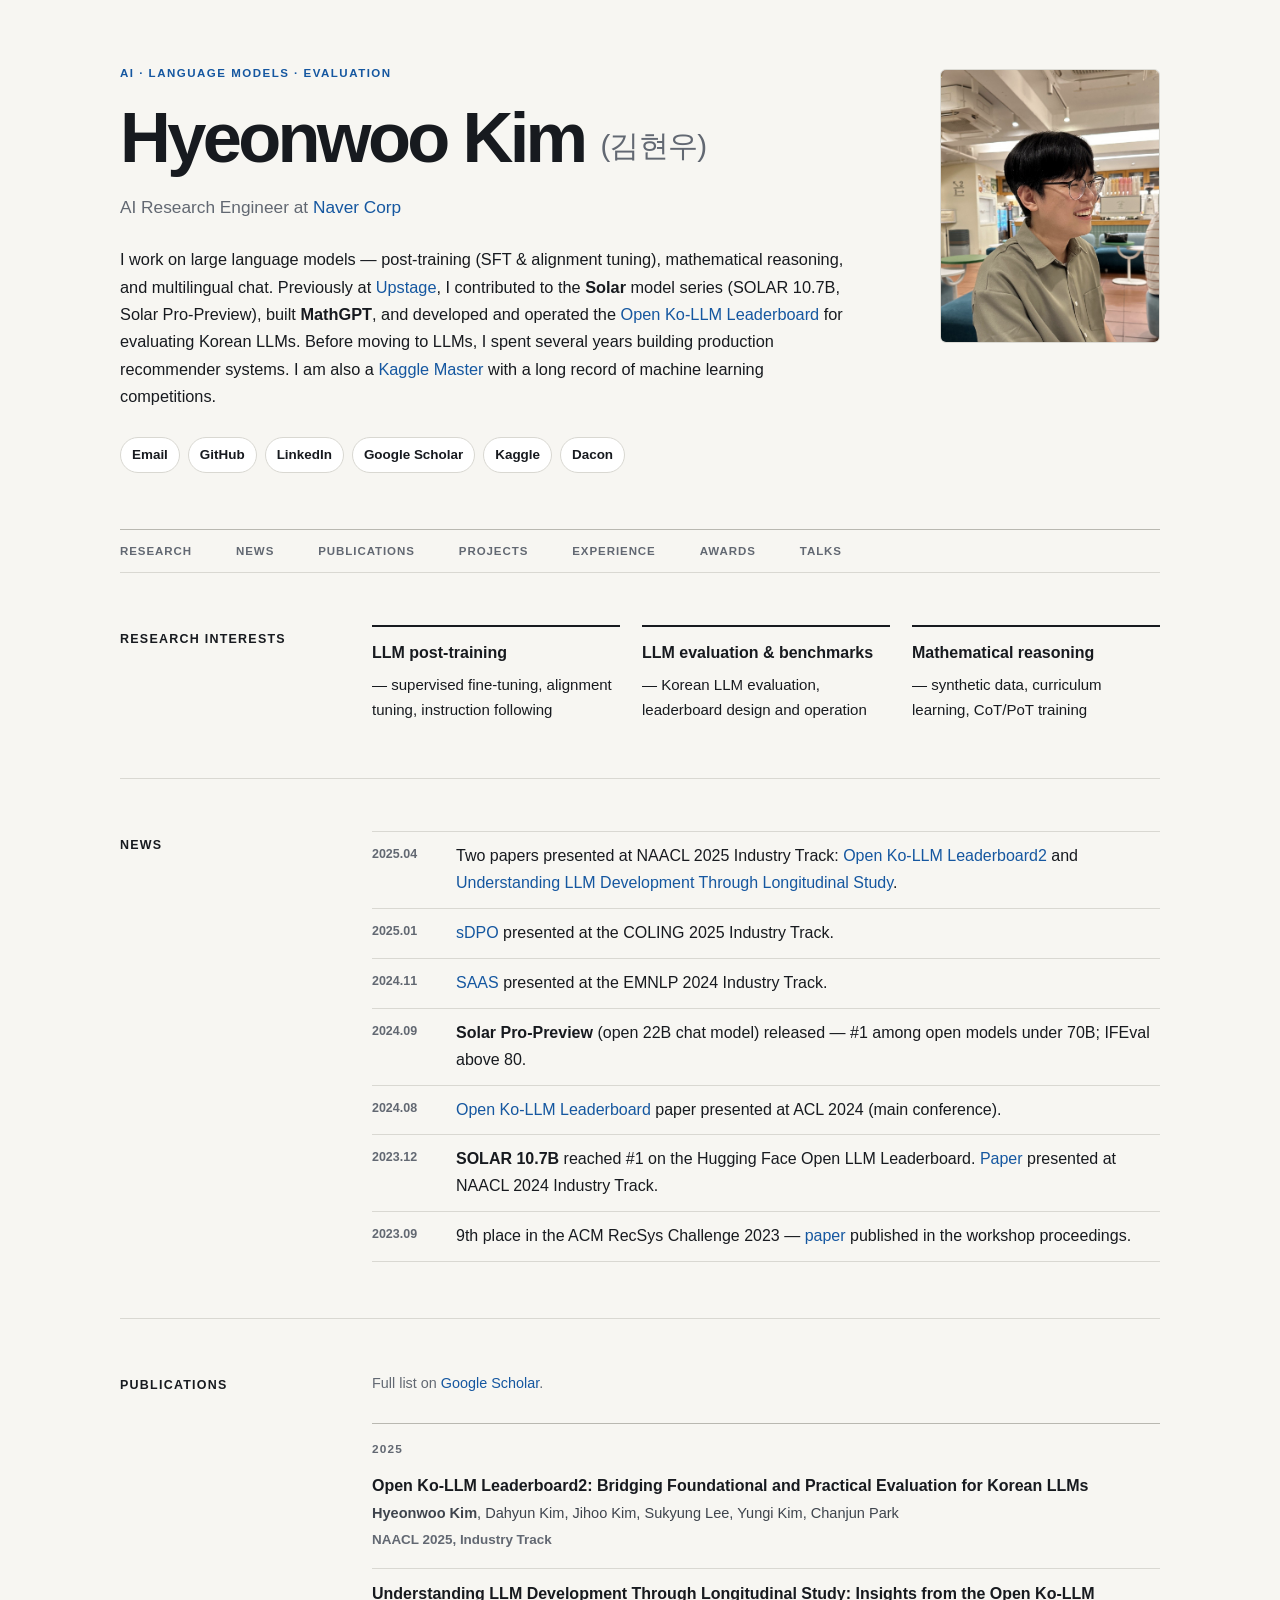
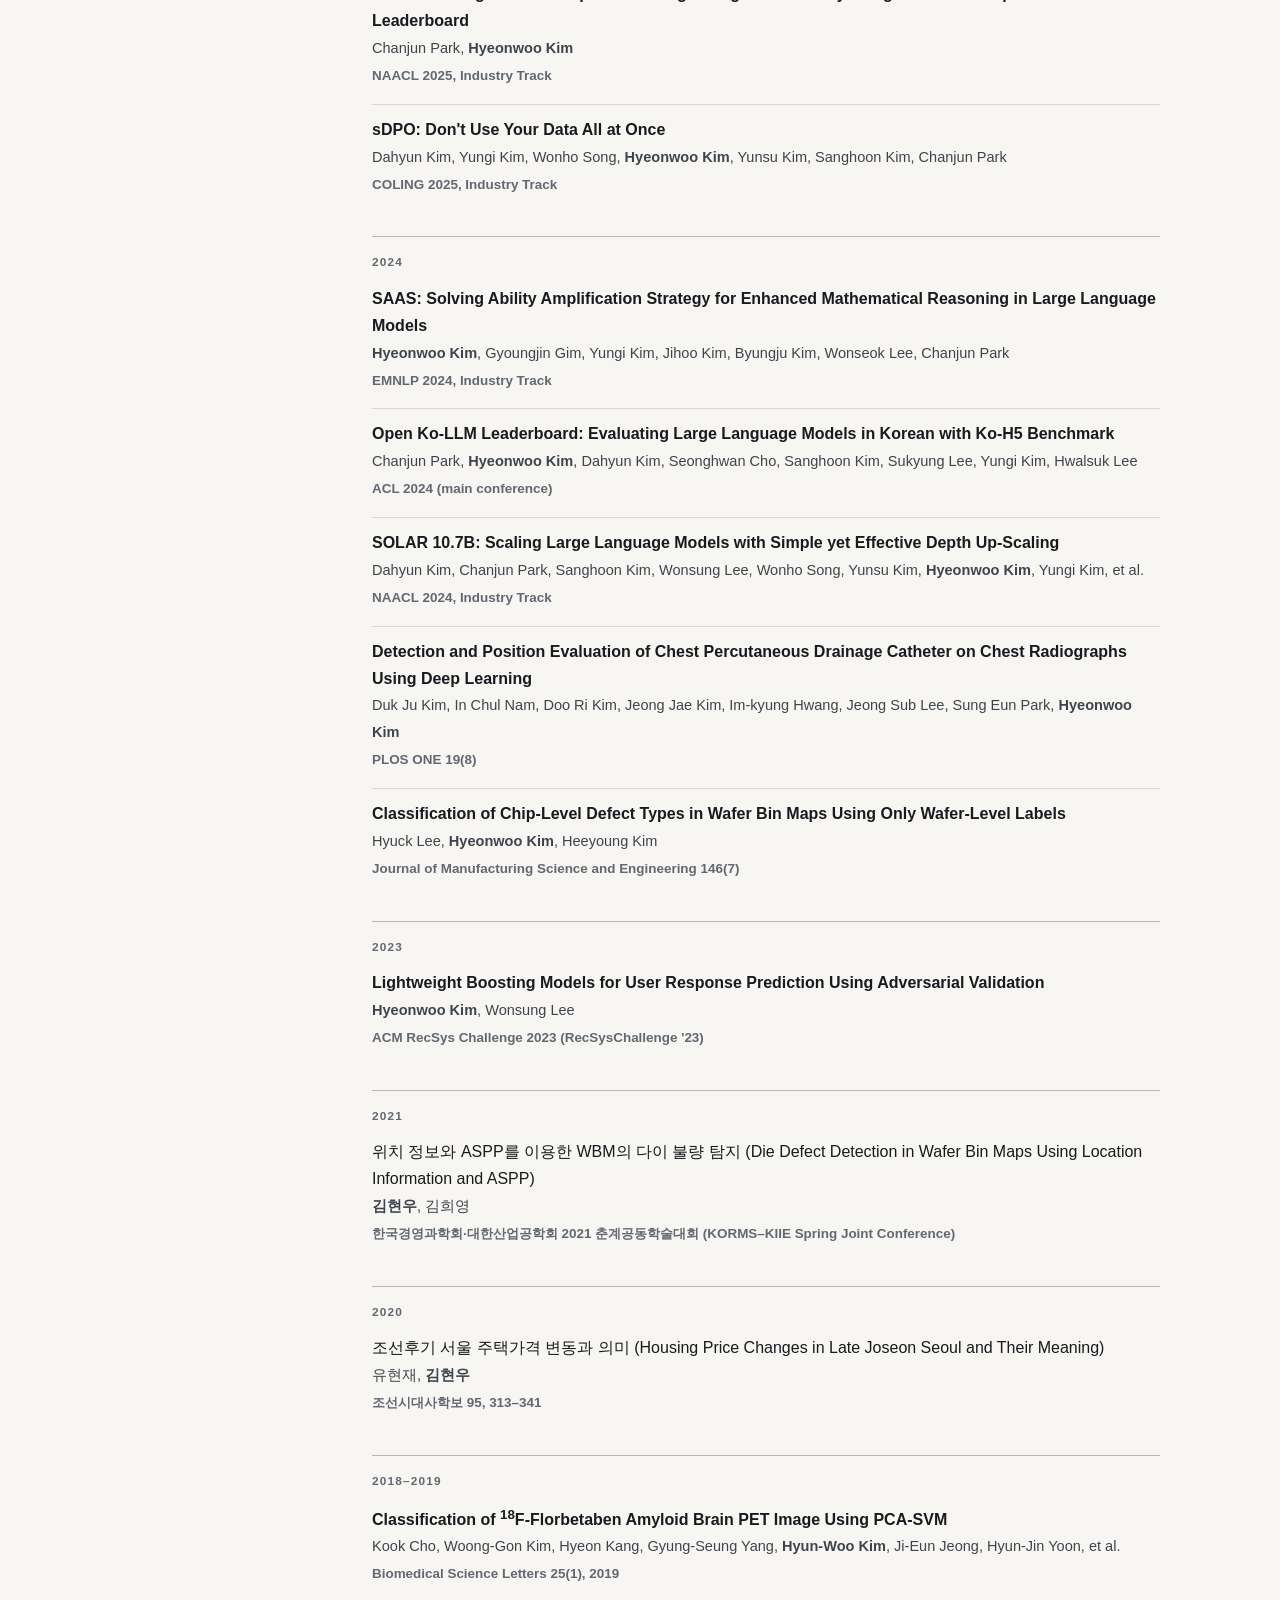
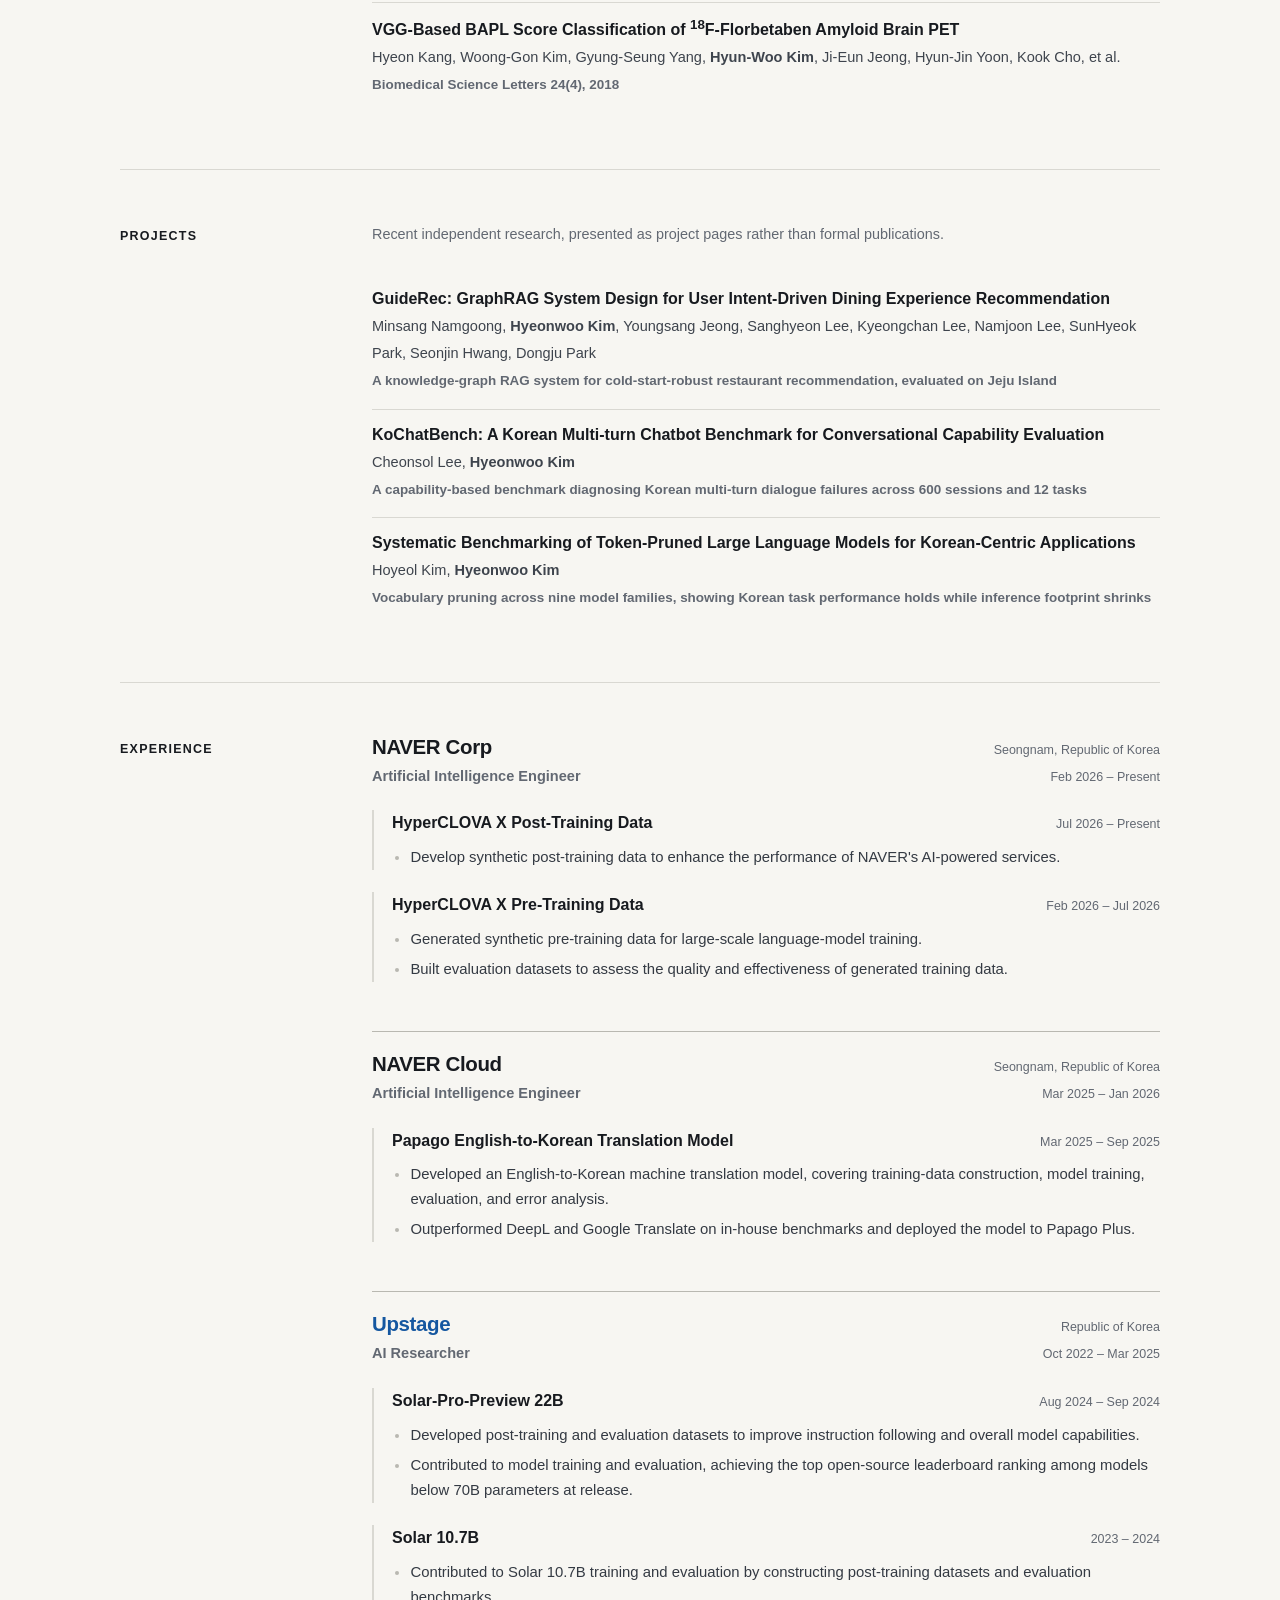
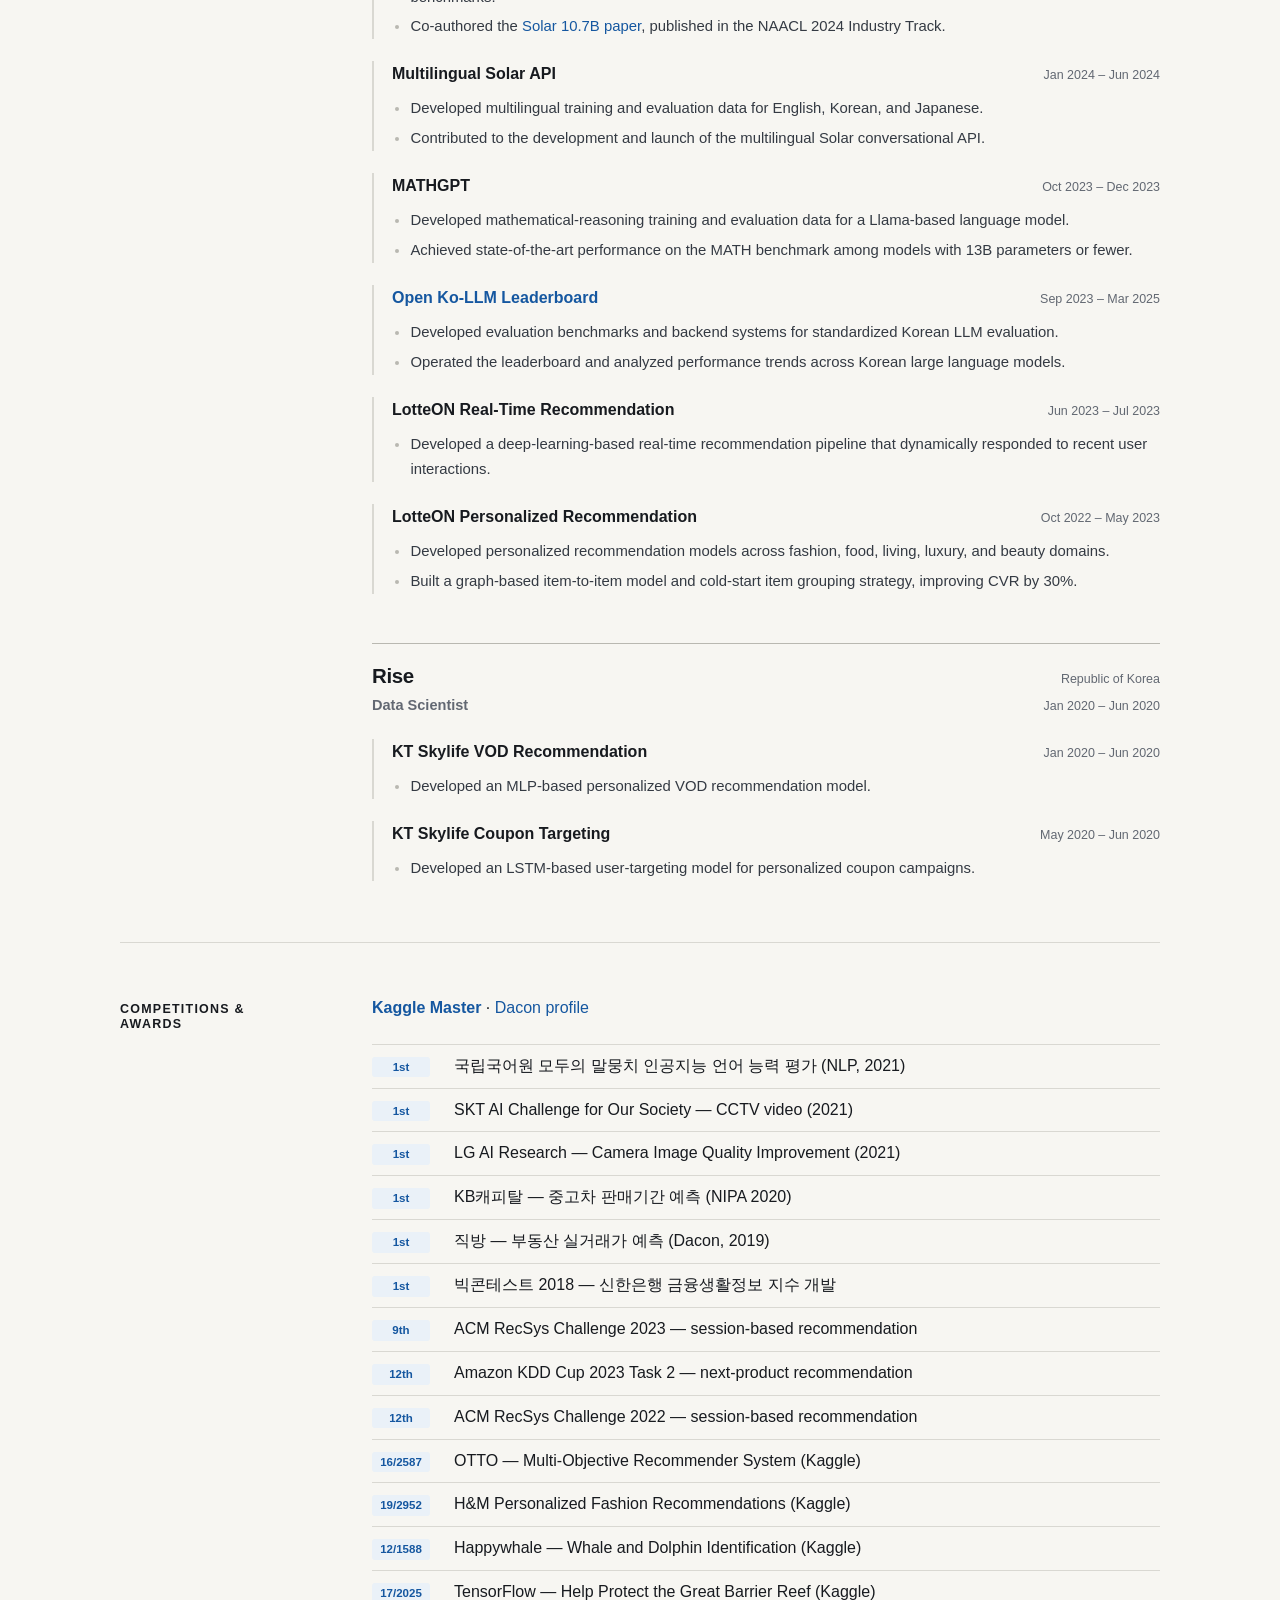
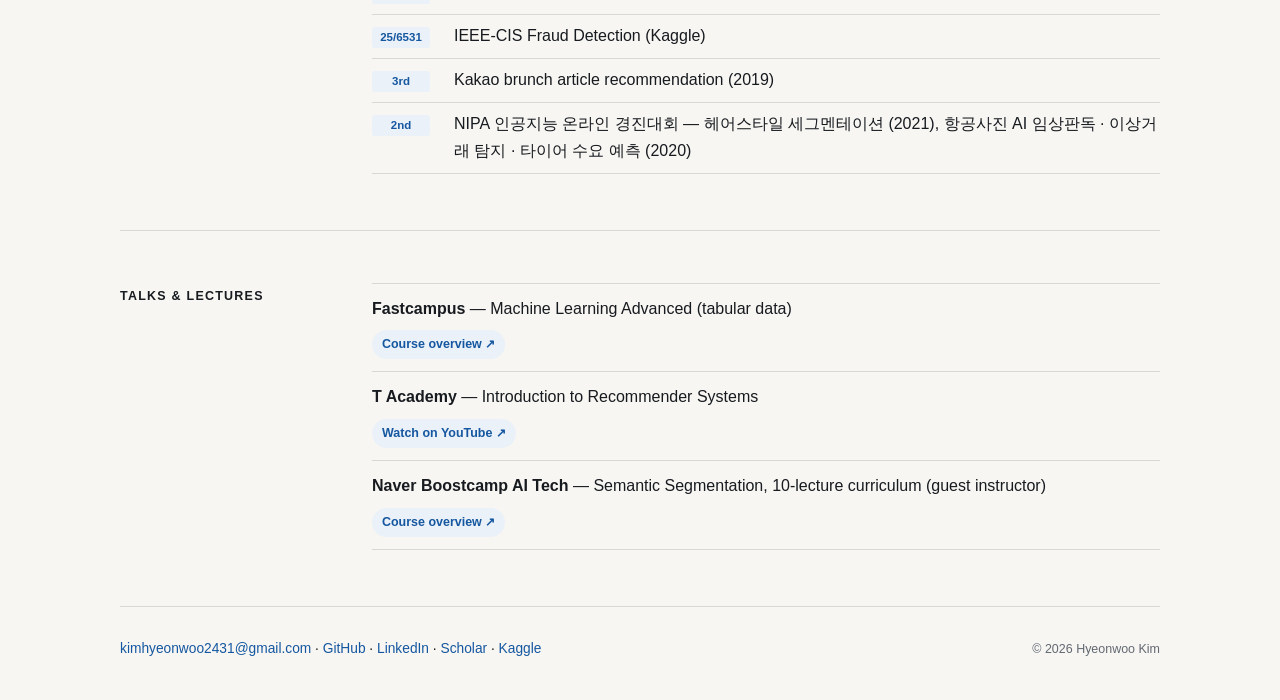
==== index.html @ 63e6ef3f "Add ML Advanced course page and fix RecSys ranking inconsistency Links the Fastcampus x Upstage AI T" ====
<!DOCTYPE html>
<html lang="en">
<head>
  <meta charset="utf-8">
  <meta name="viewport" content="width=device-width, initial-scale=1">
  <title>Hyeonwoo Kim</title>
  <meta name="description" content="Hyeonwoo Kim — AI Research Engineer at Naver Corp. LLM post-training, evaluation, and recommender systems.">
  <link rel="stylesheet" href="stylesheet.css">
</head>
<body>
<a class="skip-link" href="#main-content">Skip to content</a>
<div class="container">

  <!-- ===================== Header ===================== -->
  <header class="intro">
    <div class="intro-text">
      <p class="eyebrow">AI · Language Models · Evaluation</p>
      <h1>Hyeonwoo Kim <span class="korean-name">(김현우)</span></h1>
      <p class="tagline">AI Research Engineer at <a href="https://www.navercorp.com/">Naver Corp</a></p>
      <p>
        I work on large language models — post-training (SFT &amp; alignment tuning),
        mathematical reasoning, and multilingual chat. Previously at
        <a href="https://www.upstage.ai/">Upstage</a>, I contributed to the
        <b>Solar</b> model series (SOLAR&nbsp;10.7B, Solar&nbsp;Pro-Preview), built
        <b>MathGPT</b>, and developed and operated the
        <a href="https://huggingface.co/spaces/upstage/open-ko-llm-leaderboard">Open Ko-LLM Leaderboard</a>
        for evaluating Korean LLMs. Before moving to LLMs, I spent several years building
        production recommender systems. I am also a
        <a href="https://www.kaggle.com/chocozzz">Kaggle Master</a> with a long record of
        machine learning competitions.
      </p>
      <nav class="profile-links" aria-label="Professional profiles">
        <a href="mailto:kimhyeonwoo2431@gmail.com">Email</a>
        <a href="https://github.com/choco9966">GitHub</a>
        <a href="https://www.linkedin.com/in/hyeonwookim2431/">LinkedIn</a>
        <a href="https://scholar.google.com/citations?user=fUikbhcAAAAJ">Google Scholar</a>
        <a href="https://www.kaggle.com/chocozzz">Kaggle</a>
        <a href="https://dacon.io/myprofile/29167/home">Dacon</a>
      </nav>
    </div>
    <div class="intro-photo">
      <img src="pictures/profile.jpg" alt="Photo of Hyeonwoo Kim">
    </div>
  </header>

  <nav class="section-nav" aria-label="Page sections">
    <div class="section-nav-inner">
      <a href="#research">Research</a>
      <a href="#news">News</a>
      <a href="#publications">Publications</a>
      <a href="#projects">Projects</a>
      <a href="#experience">Experience</a>
      <a href="#awards">Awards</a>
      <a href="#talks">Talks</a>
    </div>
  </nav>

  <main id="main-content">

  <!-- ===================== Research Interests ===================== -->
  <section id="research">
    <h2>Research Interests</h2>
    <ul>
      <li><b>LLM post-training</b> — supervised fine-tuning, alignment tuning, instruction following</li>
      <li><b>LLM evaluation &amp; benchmarks</b> — Korean LLM evaluation, leaderboard design and operation</li>
      <li><b>Mathematical reasoning</b> — synthetic data, curriculum learning, CoT/PoT training</li>
    </ul>
  </section>

  <!-- ===================== News ===================== -->
  <section id="news">
    <h2>News</h2>
    <ul class="news">
      <li><span class="date">2025.04</span> Two papers presented at NAACL 2025 Industry Track:
        <a href="https://arxiv.org/abs/2410.12445">Open Ko-LLM Leaderboard2</a> and
        <a href="https://arxiv.org/abs/2409.03257">Understanding LLM Development Through Longitudinal Study</a>.</li>
      <li><span class="date">2025.01</span> <a href="https://arxiv.org/abs/2403.19270">sDPO</a> presented at the COLING 2025 Industry Track.</li>
      <li><span class="date">2024.11</span> <a href="https://arxiv.org/abs/2404.03887">SAAS</a> presented at the EMNLP 2024 Industry Track.</li>
      <li><span class="date">2024.09</span> <b>Solar Pro-Preview</b> (open 22B chat model) released — #1 among open models under 70B; IFEval above 80.</li>
      <li><span class="date">2024.08</span> <a href="https://arxiv.org/abs/2405.20574">Open Ko-LLM Leaderboard</a> paper presented at ACL 2024 (main conference).</li>
      <li><span class="date">2023.12</span> <b>SOLAR 10.7B</b> reached #1 on the Hugging Face Open LLM Leaderboard. <a href="https://arxiv.org/abs/2312.15166">Paper</a> presented at NAACL 2024 Industry Track.</li>
      <li><span class="date">2023.09</span> 9th place in the ACM RecSys Challenge 2023 — <a href="https://doi.org/10.1145/3626221.3626225">paper</a> published in the workshop proceedings.</li>
    </ul>
  </section>

  <!-- ===================== Publications ===================== -->
  <section id="publications">
    <h2>Publications</h2>
    <p class="pubnote">Full list on <a href="https://scholar.google.com/citations?user=fUikbhcAAAAJ">Google Scholar</a>.</p>

    <h3>2025</h3>
    <ul class="pubs">
      <li>
        <a href="https://arxiv.org/abs/2410.12445">Open Ko-LLM Leaderboard2: Bridging Foundational and Practical Evaluation for Korean LLMs</a><br>
        <span class="authors"><b>Hyeonwoo Kim</b>, Dahyun Kim, Jihoo Kim, Sukyung Lee, Yungi Kim, Chanjun Park</span><br>
        <span class="venue">NAACL 2025, Industry Track</span>
      </li>
      <li>
        <a href="https://arxiv.org/abs/2409.03257">Understanding LLM Development Through Longitudinal Study: Insights from the Open Ko-LLM Leaderboard</a><br>
        <span class="authors">Chanjun Park, <b>Hyeonwoo Kim</b></span><br>
        <span class="venue">NAACL 2025, Industry Track</span>
      </li>
      <li>
        <a href="https://arxiv.org/abs/2403.19270">sDPO: Don't Use Your Data All at Once</a><br>
        <span class="authors">Dahyun Kim, Yungi Kim, Wonho Song, <b>Hyeonwoo Kim</b>, Yunsu Kim, Sanghoon Kim, Chanjun Park</span><br>
        <span class="venue">COLING 2025, Industry Track</span>
      </li>
    </ul>

    <h3>2024</h3>
    <ul class="pubs">
      <li>
        <a href="https://arxiv.org/abs/2404.03887">SAAS: Solving Ability Amplification Strategy for Enhanced Mathematical Reasoning in Large Language Models</a><br>
        <span class="authors"><b>Hyeonwoo Kim</b>, Gyoungjin Gim, Yungi Kim, Jihoo Kim, Byungju Kim, Wonseok Lee, Chanjun Park</span><br>
        <span class="venue">EMNLP 2024, Industry Track</span>
      </li>
      <li>
        <a href="https://arxiv.org/abs/2405.20574">Open Ko-LLM Leaderboard: Evaluating Large Language Models in Korean with Ko-H5 Benchmark</a><br>
        <span class="authors">Chanjun Park, <b>Hyeonwoo Kim</b>, Dahyun Kim, Seonghwan Cho, Sanghoon Kim, Sukyung Lee, Yungi Kim, Hwalsuk Lee</span><br>
        <span class="venue">ACL 2024 (main conference)</span>
      </li>
      <li>
        <a href="https://arxiv.org/abs/2312.15166">SOLAR 10.7B: Scaling Large Language Models with Simple yet Effective Depth Up-Scaling</a><br>
        <span class="authors">Dahyun Kim, Chanjun Park, Sanghoon Kim, Wonsung Lee, Wonho Song, Yunsu Kim, <b>Hyeonwoo Kim</b>, Yungi Kim, et al.</span><br>
        <span class="venue">NAACL 2024, Industry Track</span>
      </li>
      <li>
        <a href="https://doi.org/10.1371/journal.pone.0305859">Detection and Position Evaluation of Chest Percutaneous Drainage Catheter on Chest Radiographs Using Deep Learning</a><br>
        <span class="authors">Duk Ju Kim, In Chul Nam, Doo Ri Kim, Jeong Jae Kim, Im-kyung Hwang, Jeong Sub Lee, Sung Eun Park, <b>Hyeonwoo Kim</b></span><br>
        <span class="venue">PLOS ONE 19(8)</span>
      </li>
      <li>
        <a href="https://doi.org/10.1115/1.4065226">Classification of Chip-Level Defect Types in Wafer Bin Maps Using Only Wafer-Level Labels</a><br>
        <span class="authors">Hyuck Lee, <b>Hyeonwoo Kim</b>, Heeyoung Kim</span><br>
        <span class="venue">Journal of Manufacturing Science and Engineering 146(7)</span>
      </li>
    </ul>

    <h3>2023</h3>
    <ul class="pubs">
      <li>
        <a href="https://doi.org/10.1145/3626221.3626225">Lightweight Boosting Models for User Response Prediction Using Adversarial Validation</a><br>
        <span class="authors"><b>Hyeonwoo Kim</b>, Wonsung Lee</span><br>
        <span class="venue">ACM RecSys Challenge 2023 (RecSysChallenge '23)</span>
      </li>
    </ul>

    <h3>2021</h3>
    <ul class="pubs">
      <li>
        위치 정보와 ASPP를 이용한 WBM의 다이 불량 탐지 (Die Defect Detection in Wafer Bin Maps Using Location Information and ASPP)<br>
        <span class="authors"><b>김현우</b>, 김희영</span><br>
        <span class="venue">한국경영과학회·대한산업공학회 2021 춘계공동학술대회 (KORMS–KIIE Spring Joint Conference)</span>
      </li>
    </ul>

    <h3>2020</h3>
    <ul class="pubs">
      <li>
        조선후기 서울 주택가격 변동과 의미 (Housing Price Changes in Late Joseon Seoul and Their Meaning)<br>
        <span class="authors">유현재, <b>김현우</b></span><br>
        <span class="venue">조선시대사학보 95, 313–341</span>
      </li>
    </ul>

    <h3>2018–2019</h3>
    <ul class="pubs">
      <li>
        <a href="https://doi.org/10.15616/bsl.2019.25.1.99">Classification of <sup>18</sup>F-Florbetaben Amyloid Brain PET Image Using PCA-SVM</a><br>
        <span class="authors">Kook Cho, Woong-Gon Kim, Hyeon Kang, Gyung-Seung Yang, <b>Hyun-Woo Kim</b>, Ji-Eun Jeong, Hyun-Jin Yoon, et al.</span><br>
        <span class="venue">Biomedical Science Letters 25(1), 2019</span>
      </li>
      <li>
        <a href="https://doi.org/10.15616/bsl.2018.24.4.418">VGG-Based BAPL Score Classification of <sup>18</sup>F-Florbetaben Amyloid Brain PET</a><br>
        <span class="authors">Hyeon Kang, Woong-Gon Kim, Gyung-Seung Yang, <b>Hyun-Woo Kim</b>, Ji-Eun Jeong, Hyun-Jin Yoon, Kook Cho, et al.</span><br>
        <span class="venue">Biomedical Science Letters 24(4), 2018</span>
      </li>
    </ul>
  </section>

  <!-- ===================== Projects ===================== -->
  <section id="projects">
    <h2>Projects</h2>
    <p class="pubnote">Recent independent research, presented as project pages rather than formal publications.</p>
    <ul class="projects">
      <li>
        <a href="guiderec.html">GuideRec: GraphRAG System Design for User Intent-Driven Dining Experience Recommendation</a><br>
        <span class="authors">Minsang Namgoong, <b>Hyeonwoo Kim</b>, Youngsang Jeong, Sanghyeon Lee, Kyeongchan Lee, Namjoon Lee, SunHyeok Park, Seonjin Hwang, Dongju Park</span><br>
        <span class="venue">A knowledge-graph RAG system for cold-start-robust restaurant recommendation, evaluated on Jeju Island</span>
      </li>
      <li>
        <a href="kochatbench.html">KoChatBench: A Korean Multi-turn Chatbot Benchmark for Conversational Capability Evaluation</a><br>
        <span class="authors">Cheonsol Lee, <b>Hyeonwoo Kim</b></span><br>
        <span class="venue">A capability-based benchmark diagnosing Korean multi-turn dialogue failures across 600 sessions and 12 tasks</span>
      </li>
      <li>
        <a href="token-pruning.html">Systematic Benchmarking of Token-Pruned Large Language Models for Korean-Centric Applications</a><br>
        <span class="authors">Hoyeol Kim, <b>Hyeonwoo Kim</b></span><br>
        <span class="venue">Vocabulary pruning across nine model families, showing Korean task performance holds while inference footprint shrinks</span>
      </li>
    </ul>
  </section>

  <!-- ===================== Experience ===================== -->
  <section id="experience">
    <h2>Experience</h2>

    <div class="job">
      <div class="job-header">
        <h3>NAVER Corp</h3>
        <span class="loc">Seongnam, Republic of Korea</span>
      </div>
      <div class="role-line">
        <span class="role-title">Artificial Intelligence Engineer</span>
        <span class="date-range">Feb 2026 – Present</span>
      </div>

      <div class="proj">
        <div class="proj-line">
          <span class="proj-title">HyperCLOVA X Post-Training Data</span>
          <span class="date-range">Jul 2026 – Present</span>
        </div>
        <ul>
          <li>Develop synthetic post-training data to enhance the performance of NAVER's AI-powered services.</li>
        </ul>
      </div>

      <div class="proj">
        <div class="proj-line">
          <span class="proj-title">HyperCLOVA X Pre-Training Data</span>
          <span class="date-range">Feb 2026 – Jul 2026</span>
        </div>
        <ul>
          <li>Generated synthetic pre-training data for large-scale language-model training.</li>
          <li>Built evaluation datasets to assess the quality and effectiveness of generated training data.</li>
        </ul>
      </div>
    </div>

    <div class="job">
      <div class="job-header">
        <h3>NAVER Cloud</h3>
        <span class="loc">Seongnam, Republic of Korea</span>
      </div>
      <div class="role-line">
        <span class="role-title">Artificial Intelligence Engineer</span>
        <span class="date-range">Mar 2025 – Jan 2026</span>
      </div>

      <div class="proj">
        <div class="proj-line">
          <span class="proj-title">Papago English-to-Korean Translation Model</span>
          <span class="date-range">Mar 2025 – Sep 2025</span>
        </div>
        <ul>
          <li>Developed an English-to-Korean machine translation model, covering training-data construction, model training, evaluation, and error analysis.</li>
          <li>Outperformed DeepL and Google Translate on in-house benchmarks and deployed the model to Papago Plus.</li>
        </ul>
      </div>
    </div>

    <div class="job">
      <div class="job-header">
        <h3><a href="https://www.upstage.ai/">Upstage</a></h3>
        <span class="loc">Republic of Korea</span>
      </div>
      <div class="role-line">
        <span class="role-title">AI Researcher</span>
        <span class="date-range">Oct 2022 – Mar 2025</span>
      </div>

      <div class="proj">
        <div class="proj-line">
          <span class="proj-title">Solar-Pro-Preview 22B</span>
          <span class="date-range">Aug 2024 – Sep 2024</span>
        </div>
        <ul>
          <li>Developed post-training and evaluation datasets to improve instruction following and overall model capabilities.</li>
          <li>Contributed to model training and evaluation, achieving the top open-source leaderboard ranking among models below 70B parameters at release.</li>
        </ul>
      </div>

      <div class="proj">
        <div class="proj-line">
          <span class="proj-title">Solar 10.7B</span>
          <span class="date-range">2023 – 2024</span>
        </div>
        <ul>
          <li>Contributed to Solar 10.7B training and evaluation by constructing post-training datasets and evaluation benchmarks.</li>
          <li>Co-authored the <a href="https://arxiv.org/abs/2312.15166">Solar 10.7B paper</a>, published in the NAACL 2024 Industry Track.</li>
        </ul>
      </div>

      <div class="proj">
        <div class="proj-line">
          <span class="proj-title">Multilingual Solar API</span>
          <span class="date-range">Jan 2024 – Jun 2024</span>
        </div>
        <ul>
          <li>Developed multilingual training and evaluation data for English, Korean, and Japanese.</li>
          <li>Contributed to the development and launch of the multilingual Solar conversational API.</li>
        </ul>
      </div>

      <div class="proj">
        <div class="proj-line">
          <span class="proj-title">MATHGPT</span>
          <span class="date-range">Oct 2023 – Dec 2023</span>
        </div>
        <ul>
          <li>Developed mathematical-reasoning training and evaluation data for a Llama-based language model.</li>
          <li>Achieved state-of-the-art performance on the MATH benchmark among models with 13B parameters or fewer.</li>
        </ul>
      </div>

      <div class="proj">
        <div class="proj-line">
          <span class="proj-title"><a href="https://huggingface.co/spaces/upstage/open-ko-llm-leaderboard">Open Ko-LLM Leaderboard</a></span>
          <span class="date-range">Sep 2023 – Mar 2025</span>
        </div>
        <ul>
          <li>Developed evaluation benchmarks and backend systems for standardized Korean LLM evaluation.</li>
          <li>Operated the leaderboard and analyzed performance trends across Korean large language models.</li>
        </ul>
      </div>

      <div class="proj">
        <div class="proj-line">
          <span class="proj-title">LotteON Real-Time Recommendation</span>
          <span class="date-range">Jun 2023 – Jul 2023</span>
        </div>
        <ul>
          <li>Developed a deep-learning-based real-time recommendation pipeline that dynamically responded to recent user interactions.</li>
        </ul>
      </div>

      <div class="proj">
        <div class="proj-line">
          <span class="proj-title">LotteON Personalized Recommendation</span>
          <span class="date-range">Oct 2022 – May 2023</span>
        </div>
        <ul>
          <li>Developed personalized recommendation models across fashion, food, living, luxury, and beauty domains.</li>
          <li>Built a graph-based item-to-item model and cold-start item grouping strategy, improving CVR by 30%.</li>
        </ul>
      </div>
    </div>

    <div class="job">
      <div class="job-header">
        <h3>Rise</h3>
        <span class="loc">Republic of Korea</span>
      </div>
      <div class="role-line">
        <span class="role-title">Data Scientist</span>
        <span class="date-range">Jan 2020 – Jun 2020</span>
      </div>

      <div class="proj">
        <div class="proj-line">
          <span class="proj-title">KT Skylife VOD Recommendation</span>
          <span class="date-range">Jan 2020 – Jun 2020</span>
        </div>
        <ul>
          <li>Developed an MLP-based personalized VOD recommendation model.</li>
        </ul>
      </div>

      <div class="proj">
        <div class="proj-line">
          <span class="proj-title">KT Skylife Coupon Targeting</span>
          <span class="date-range">May 2020 – Jun 2020</span>
        </div>
        <ul>
          <li>Developed an LSTM-based user-targeting model for personalized coupon campaigns.</li>
        </ul>
      </div>
    </div>
  </section>

  <!-- ===================== Competitions & Awards ===================== -->
  <section id="awards">
    <h2>Competitions &amp; Awards</h2>
    <p>
      <a href="https://www.kaggle.com/chocozzz"><b>Kaggle Master</b></a> ·
      <a href="https://dacon.io/myprofile/29167/home">Dacon profile</a>
    </p>
    <ul>
      <li><span class="tag">1st</span> 국립국어원 모두의 말뭉치 인공지능 언어 능력 평가 (NLP, 2021)</li>
      <li><span class="tag">1st</span> SKT AI Challenge for Our Society — CCTV video (2021)</li>
      <li><span class="tag">1st</span> LG AI Research — Camera Image Quality Improvement (2021)</li>
      <li><span class="tag">1st</span> KB캐피탈 — 중고차 판매기간 예측 (NIPA 2020)</li>
      <li><span class="tag">1st</span> 직방 — 부동산 실거래가 예측 (Dacon, 2019)</li>
      <li><span class="tag">1st</span> 빅콘테스트 2018 — 신한은행 금융생활정보 지수 개발</li>
      <li><span class="tag">9th</span> ACM RecSys Challenge 2023 — session-based recommendation</li>
      <li><span class="tag">12th</span> Amazon KDD Cup 2023 Task 2 — next-product recommendation</li>
      <li><span class="tag">12th</span> ACM RecSys Challenge 2022 — session-based recommendation</li>
      <li><span class="tag">16/2587</span> OTTO — Multi-Objective Recommender System (Kaggle)</li>
      <li><span class="tag">19/2952</span> H&amp;M Personalized Fashion Recommendations (Kaggle)</li>
      <li><span class="tag">12/1588</span> Happywhale — Whale and Dolphin Identification (Kaggle)</li>
      <li><span class="tag">17/2025</span> TensorFlow — Help Protect the Great Barrier Reef (Kaggle)</li>
      <li><span class="tag">25/6531</span> IEEE-CIS Fraud Detection (Kaggle)</li>
      <li><span class="tag">3rd</span> Kakao brunch article recommendation (2019)</li>
      <li><span class="tag">2nd</span> NIPA 인공지능 온라인 경진대회 — 헤어스타일 세그멘테이션 (2021), 항공사진 AI 임상판독 · 이상거래 탐지 · 타이어 수요 예측 (2020)</li>
    </ul>
  </section>

  <!-- ===================== Talks & Lectures ===================== -->
  <section id="talks">
    <h2>Talks &amp; Lectures</h2>
    <ul>
      <li>
        <span class="talk-desc"><b>Fastcampus</b> — Machine Learning Advanced (tabular data)</span>
        <a class="talk-link" href="ml-advanced-lecture.html">Course overview ↗</a>
      </li>
      <li>
        <span class="talk-desc"><b>T Academy</b> — Introduction to Recommender Systems</span>
        <a class="talk-link" href="https://www.youtube.com/watch?v=43gb7WK56Sk" target="_blank" rel="noopener">Watch on YouTube ↗</a>
      </li>
      <li>
        <span class="talk-desc"><b>Naver Boostcamp AI Tech</b> — Semantic Segmentation, 10-lecture curriculum (guest instructor)</span>
        <a class="talk-link" href="segmentation-lecture.html">Course overview ↗</a>
      </li>
    </ul>
  </section>

  </main>

  <!-- ===================== Footer ===================== -->
  <footer>
    <p>
      <a href="mailto:kimhyeonwoo2431@gmail.com">kimhyeonwoo2431@gmail.com</a> ·
      <a href="https://github.com/choco9966">GitHub</a> ·
      <a href="https://www.linkedin.com/in/hyeonwookim2431/">LinkedIn</a> ·
      <a href="https://scholar.google.com/citations?user=fUikbhcAAAAJ">Scholar</a> ·
      <a href="https://www.kaggle.com/chocozzz">Kaggle</a>
    </p>
    <p class="copyright">© 2026 Hyeonwoo Kim</p>
  </footer>

</div>
</body>
</html>
---- stylesheet.css ----
/* Hyeonwoo Kim — editorial research portfolio */

:root {
  --canvas: #f7f6f2;
  --surface: #ffffff;
  --ink: #171a1f;
  --muted: #626872;
  --accent: #1557a0;
  --accent-soft: #eaf1f8;
  --rule: #d9d8d2;
  --rule-strong: #b9b8b1;
  --focus: #d97706;
  --content-width: 1120px;
  --section-label: 168px;
}

* {
  box-sizing: border-box;
}

html {
  scroll-behavior: smooth;
}

body {
  margin: 0;
  color: var(--ink);
  background: var(--canvas);
  font-family: -apple-system, BlinkMacSystemFont, "Segoe UI", Roboto,
    "Helvetica Neue", Arial, "Apple SD Gothic Neo", "Noto Sans KR", sans-serif;
  font-size: 16px;
  line-height: 1.68;
  text-rendering: optimizeLegibility;
  -webkit-font-smoothing: antialiased;
}

::selection {
  color: var(--ink);
  background: #dce9f6;
}

.skip-link {
  position: fixed;
  top: 12px;
  left: 12px;
  z-index: 100;
  padding: 8px 12px;
  color: var(--surface);
  background: var(--ink);
  border-radius: 4px;
  transform: translateY(-160%);
  transition: transform 120ms ease;
}

.skip-link:focus {
  transform: translateY(0);
}

.container {
  width: min(100%, var(--content-width));
  margin: 0 auto;
  padding: 64px 40px 40px;
}

a {
  color: var(--accent);
  text-decoration-color: transparent;
  text-decoration-thickness: 1px;
  text-underline-offset: 0.18em;
  transition: color 120ms ease, text-decoration-color 120ms ease,
    background-color 120ms ease, border-color 120ms ease;
}

a:hover {
  color: #0b4078;
  text-decoration-color: currentColor;
}

a:focus-visible {
  outline: 3px solid var(--focus);
  outline-offset: 3px;
  border-radius: 2px;
}

p,
ul {
  margin-top: 0;
}

ul {
  padding-left: 1.2rem;
}

li::marker {
  color: var(--rule-strong);
}

h1,
h2,
h3 {
  color: var(--ink);
  line-height: 1.22;
}

h1 {
  max-width: 720px;
  margin: 0;
  font-size: clamp(2.55rem, 5.5vw, 4.75rem);
  font-weight: 720;
  letter-spacing: -0.052em;
}

.korean-name {
  display: inline-block;
  color: var(--muted);
  font-size: 0.42em;
  font-weight: 500;
  letter-spacing: -0.025em;
  vertical-align: 0.22em;
}

h2 {
  margin: 0;
  font-size: 0.78rem;
  font-weight: 750;
  letter-spacing: 0.1em;
  text-transform: uppercase;
}

h3 {
  margin: 24px 0 10px;
  font-size: 1rem;
  font-weight: 720;
}

/* Intro */
.intro {
  display: grid;
  grid-template-columns: minmax(0, 1fr) 220px;
  gap: clamp(40px, 7vw, 88px);
  align-items: start;
}

.intro-text {
  min-width: 0;
}

.eyebrow {
  margin: 0 0 12px;
  color: var(--accent);
  font-size: 0.72rem;
  font-weight: 760;
  letter-spacing: 0.13em;
  text-transform: uppercase;
}

.tagline {
  margin: 12px 0 24px;
  color: var(--muted);
  font-size: 1.08rem;
  font-weight: 520;
}

.intro-text > p:not(.eyebrow, .tagline) {
  max-width: 760px;
  margin-bottom: 0;
  font-size: 1.02rem;
}

.intro-photo {
  padding-top: 5px;
}

.intro-photo img {
  display: block;
  width: 220px;
  height: 274px;
  object-fit: cover;
  object-position: 55% 28%;
  border: 1px solid var(--rule);
  border-radius: 6px;
  filter: saturate(0.88) contrast(1.02);
}

.profile-links {
  display: flex;
  flex-wrap: wrap;
  gap: 8px;
  margin-top: 26px;
}

.profile-links a {
  display: inline-flex;
  align-items: center;
  min-height: 36px;
  padding: 5px 11px;
  color: var(--ink);
  background: var(--surface);
  border: 1px solid var(--rule);
  border-radius: 999px;
  font-size: 0.84rem;
  font-weight: 650;
  line-height: 1;
}

.profile-links a:hover {
  color: var(--accent);
  background: var(--accent-soft);
  border-color: #c1d3e5;
  text-decoration: none;
}

/* Section navigation */
.section-nav {
  position: sticky;
  top: 0;
  z-index: 20;
  margin-top: 56px;
  background: var(--canvas);
  background: color-mix(in srgb, var(--canvas) 94%, transparent);
  border-top: 1px solid var(--rule-strong);
  border-bottom: 1px solid var(--rule);
}

.section-nav-inner {
  display: flex;
  gap: clamp(22px, 4vw, 44px);
  overflow-x: auto;
  scrollbar-width: none;
}

.section-nav-inner::-webkit-scrollbar {
  display: none;
}

.section-nav a {
  flex: 0 0 auto;
  padding: 12px 0 11px;
  color: var(--muted);
  font-size: 0.72rem;
  font-weight: 730;
  letter-spacing: 0.08em;
  text-transform: uppercase;
}

.section-nav a:hover {
  color: var(--ink);
  text-decoration: none;
}

/* Editorial section grid */
main {
  display: block;
}

section {
  display: grid;
  grid-template-columns: var(--section-label) minmax(0, 1fr);
  column-gap: clamp(40px, 7vw, 84px);
  padding: 52px 0 56px;
  border-bottom: 1px solid var(--rule);
  scroll-margin-top: 58px;
}

section > h2 {
  grid-column: 1;
  grid-row: 1;
  padding-top: 0.42rem;
}

section > :not(h2) {
  grid-column: 2;
}

section > :last-child {
  margin-bottom: 0;
}

section > ul {
  margin-bottom: 0;
}

section li {
  margin-bottom: 6px;
}

/* Research */
#research > ul {
  display: grid;
  grid-template-columns: repeat(3, minmax(0, 1fr));
  gap: 22px;
  padding: 0;
  list-style: none;
}

#research li {
  margin: 0;
  padding-top: 13px;
  border-top: 2px solid var(--ink);
  font-size: 0.94rem;
}

#research li b {
  display: block;
  margin-bottom: 5px;
  font-size: 1rem;
}

/* News */
.news {
  padding: 0;
  list-style: none;
}

.news li {
  position: relative;
  margin: 0;
  padding: 11px 0 11px 84px;
  border-top: 1px solid var(--rule);
}

.news li:last-child {
  border-bottom: 1px solid var(--rule);
}

.news .date {
  position: absolute;
  top: 12px;
  left: 0;
  width: 68px;
  color: var(--muted);
  font-size: 0.78rem;
  font-variant-numeric: tabular-nums;
  font-weight: 650;
}

/* Publications */
.pubnote {
  margin: 0 0 28px;
  color: var(--muted);
  font-size: 0.9rem;
}

#publications > h3 {
  margin: 24px 0 4px;
  padding-top: 18px;
  border-top: 1px solid var(--rule-strong);
  color: var(--muted);
  font-size: 0.74rem;
  letter-spacing: 0.1em;
}

#publications > .pubnote + h3 {
  margin-top: 0;
}

.pubs,
.projects {
  margin: 0;
  padding: 0;
  list-style: none;
}

.pubs li,
.projects li {
  margin: 0;
  padding: 12px 0 15px;
  border-bottom: 1px solid var(--rule);
}

.pubs li:last-child,
.projects li:last-child {
  border-bottom: 0;
}

.pubs li > a,
.projects li > a {
  color: var(--ink);
  font-weight: 690;
  line-height: 1.45;
}

.pubs li > a:hover,
.projects li > a:hover {
  color: var(--accent);
}

.pubs .authors,
.projects .authors {
  color: #3e444d;
  font-size: 0.91rem;
}

.pubs .venue,
.projects .venue {
  color: var(--muted);
  font-size: 0.84rem;
  font-style: normal;
  font-weight: 620;
}

/* Experience */
.job {
  margin: 0 0 44px;
  padding-top: 20px;
  border-top: 1px solid var(--rule-strong);
}

.job:first-of-type {
  padding-top: 0;
  border-top: 0;
}

.job:last-child {
  margin-bottom: 0;
}

.job-header,
.role-line,
.proj-line {
  display: flex;
  justify-content: space-between;
  align-items: baseline;
  gap: 20px;
}

.job-header h3 {
  margin: 0;
  font-size: 1.28rem;
  letter-spacing: -0.018em;
}

.job-header .loc,
.date-range {
  flex: 0 0 auto;
  color: var(--muted);
  font-size: 0.78rem;
  font-variant-numeric: tabular-nums;
  white-space: nowrap;
}

.role-line {
  margin-top: 3px;
}

.role-title {
  color: var(--muted);
  font-size: 0.91rem;
  font-weight: 620;
}

.proj {
  margin-top: 22px;
  padding-left: 18px;
  border-left: 2px solid var(--rule);
}

.proj-title {
  font-weight: 700;
}

.proj ul {
  margin: 8px 0 0;
  padding-left: 1.15rem;
  color: #343a43;
  font-size: 0.93rem;
}

.job li {
  margin-bottom: 5px;
}

/* Competitions and talks */
#awards > p {
  margin-bottom: 22px;
}

#awards > ul,
#talks > ul {
  padding: 0;
  list-style: none;
}

#awards > ul li {
  display: grid;
  grid-template-columns: 70px minmax(0, 1fr);
  gap: 12px;
  align-items: baseline;
  margin: 0;
  padding: 8px 0;
  border-top: 1px solid var(--rule);
}

#awards > ul li:last-child {
  border-bottom: 1px solid var(--rule);
}

.tag {
  display: inline-flex;
  align-items: center;
  justify-content: center;
  width: fit-content;
  min-width: 58px;
  padding: 2px 7px;
  color: var(--accent);
  background: var(--accent-soft);
  border-radius: 3px;
  font-size: 0.72rem;
  font-weight: 760;
  line-height: 1.45;
  text-align: center;
}

#talks > ul li {
  display: flex;
  flex-direction: column;
  align-items: flex-start;
  gap: 8px;
  margin: 0;
  padding: 12px 0;
  border-top: 1px solid var(--rule);
}

#talks > ul li:last-child {
  border-bottom: 1px solid var(--rule);
}

.talk-link {
  display: inline-flex;
  align-items: center;
  padding: 4px 10px;
  color: var(--accent);
  background: var(--accent-soft);
  border-radius: 999px;
  font-size: 0.78rem;
  font-weight: 700;
}

.talk-link:hover {
  color: #0b4078;
  background: #dce9f6;
  text-decoration: none;
}

/* Footer */
footer {
  display: flex;
  justify-content: space-between;
  align-items: flex-end;
  gap: 24px;
  padding-top: 30px;
  font-size: 0.86rem;
}

footer p {
  margin: 0;
}

.copyright {
  flex: 0 0 auto;
  color: var(--muted);
  font-size: 0.78rem;
}

@media (max-width: 860px) {
  .container {
    padding-inline: 28px;
  }

  section {
    grid-template-columns: 124px minmax(0, 1fr);
    column-gap: 36px;
  }

  #research > ul {
    grid-template-columns: 1fr;
    gap: 16px;
  }
}

@media (max-width: 680px) {
  .container {
    padding: 32px 20px 28px;
  }

  .intro {
    grid-template-columns: 1fr;
    gap: 26px;
  }

  .intro-photo {
    grid-row: 1;
    padding-top: 0;
  }

  .intro-photo img {
    width: 124px;
    height: 152px;
  }

  h1 {
    font-size: clamp(2.5rem, 13vw, 3.65rem);
  }

  .korean-name {
    font-size: 0.38em;
  }

  .tagline {
    margin-bottom: 18px;
  }

  .section-nav {
    margin-top: 40px;
  }

  .section-nav-inner {
    gap: 26px;
  }

  section {
    grid-template-columns: minmax(0, 1fr);
    gap: 0;
    padding: 38px 0 42px;
  }

  section > h2,
  section > :not(h2) {
    grid-column: 1;
  }

  section > h2 {
    grid-row: auto;
    margin-bottom: 26px;
    padding-top: 0;
  }

  .job-header,
  .role-line,
  .proj-line {
    align-items: flex-start;
    gap: 6px 14px;
    flex-wrap: wrap;
  }

  .proj {
    padding-left: 14px;
  }

  footer {
    display: block;
  }

  .copyright {
    margin-top: 10px;
  }
}

@media (max-width: 420px) {
  .profile-links {
    gap: 7px;
  }

  .profile-links a {
    min-height: 34px;
    padding-inline: 10px;
    font-size: 0.8rem;
  }

  .news li {
    padding-left: 0;
  }

  .news .date {
    position: static;
    display: block;
    width: auto;
    margin-bottom: 3px;
  }

  .job-header,
  .role-line,
  .proj-line {
    display: block;
  }

  .job-header .loc,
  .date-range {
    display: block;
    margin-top: 3px;
    white-space: normal;
  }

  #awards > ul li {
    grid-template-columns: 62px minmax(0, 1fr);
    gap: 8px;
  }
}

@media (prefers-reduced-motion: reduce) {
  html {
    scroll-behavior: auto;
  }

  *,
  *::before,
  *::after {
    scroll-behavior: auto !important;
    transition-duration: 0.01ms !important;
  }
}

@media print {
  :root {
    --canvas: #ffffff;
  }

  .container {
    width: 100%;
    max-width: none;
    padding: 0;
  }

  .section-nav,
  .skip-link {
    display: none;
  }

  a {
    color: inherit;
  }

  section,
  .job,
  .pubs li {
    break-inside: avoid;
  }
}
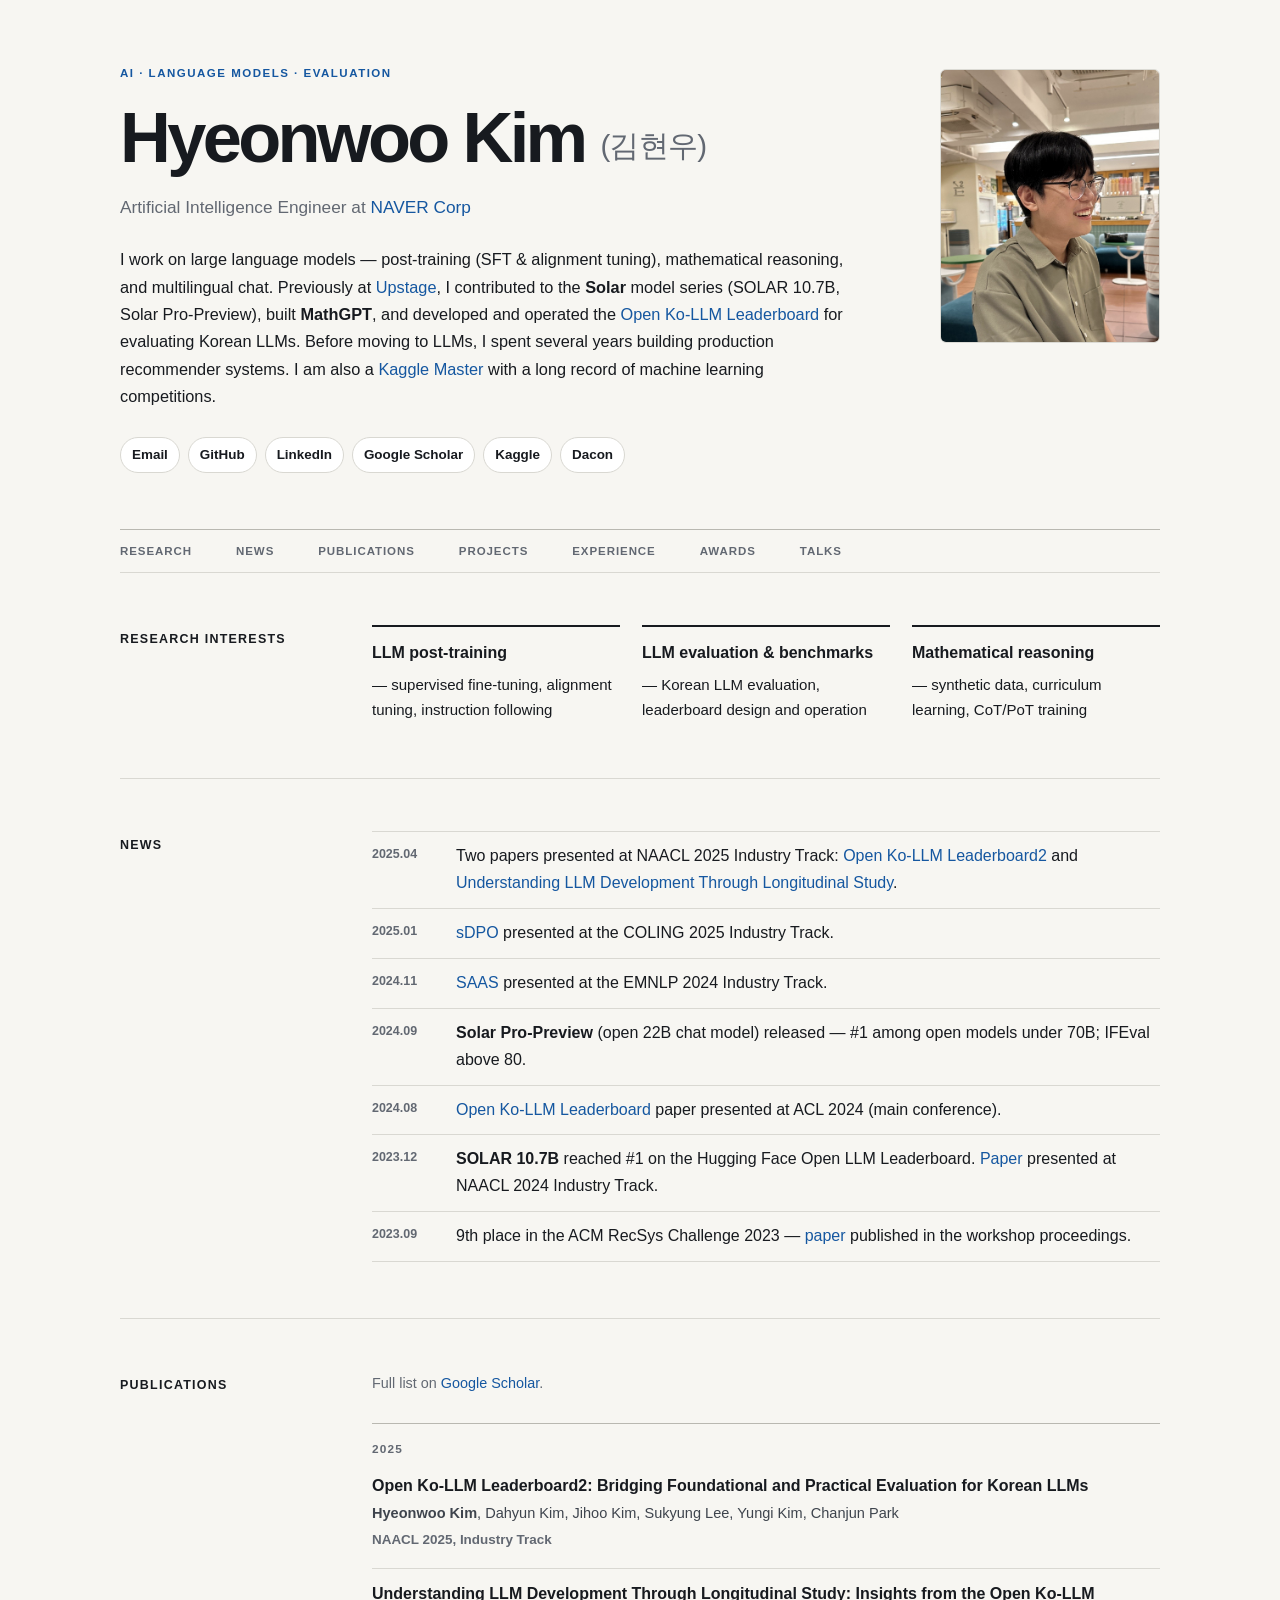
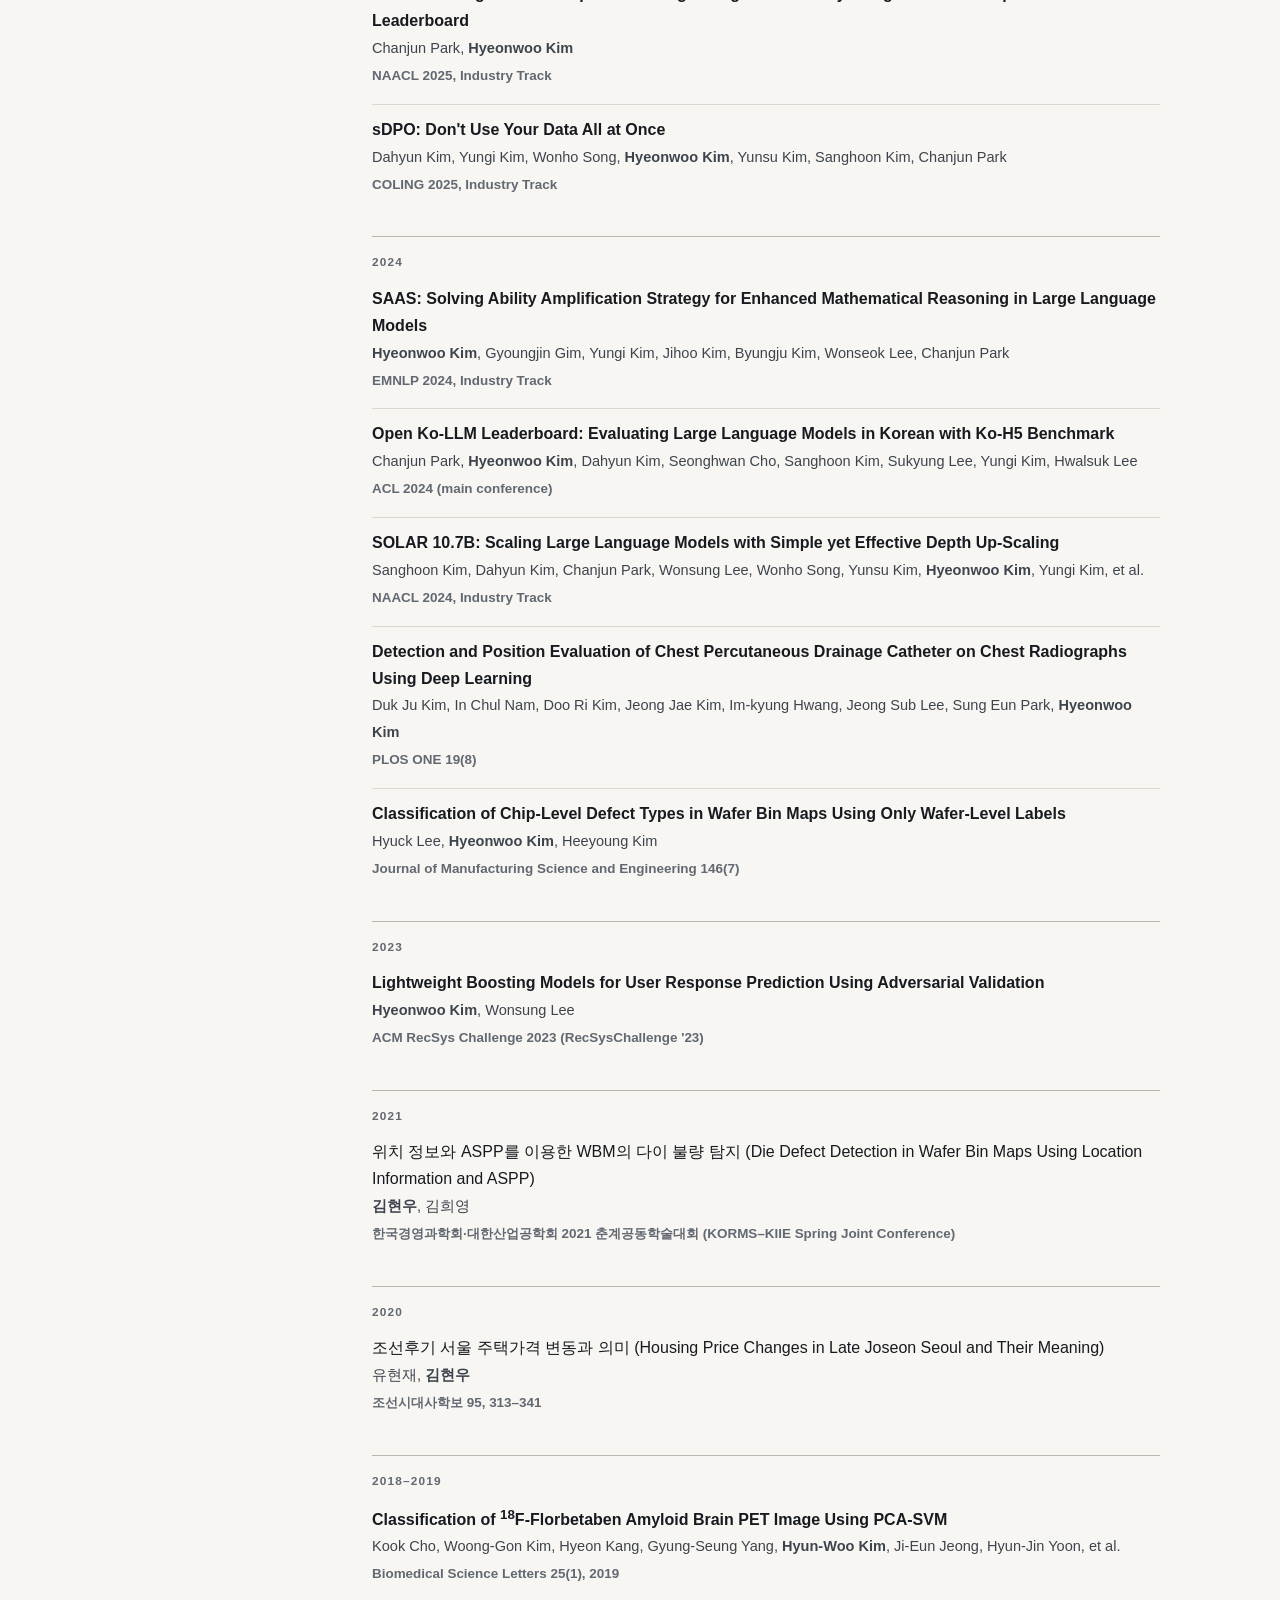
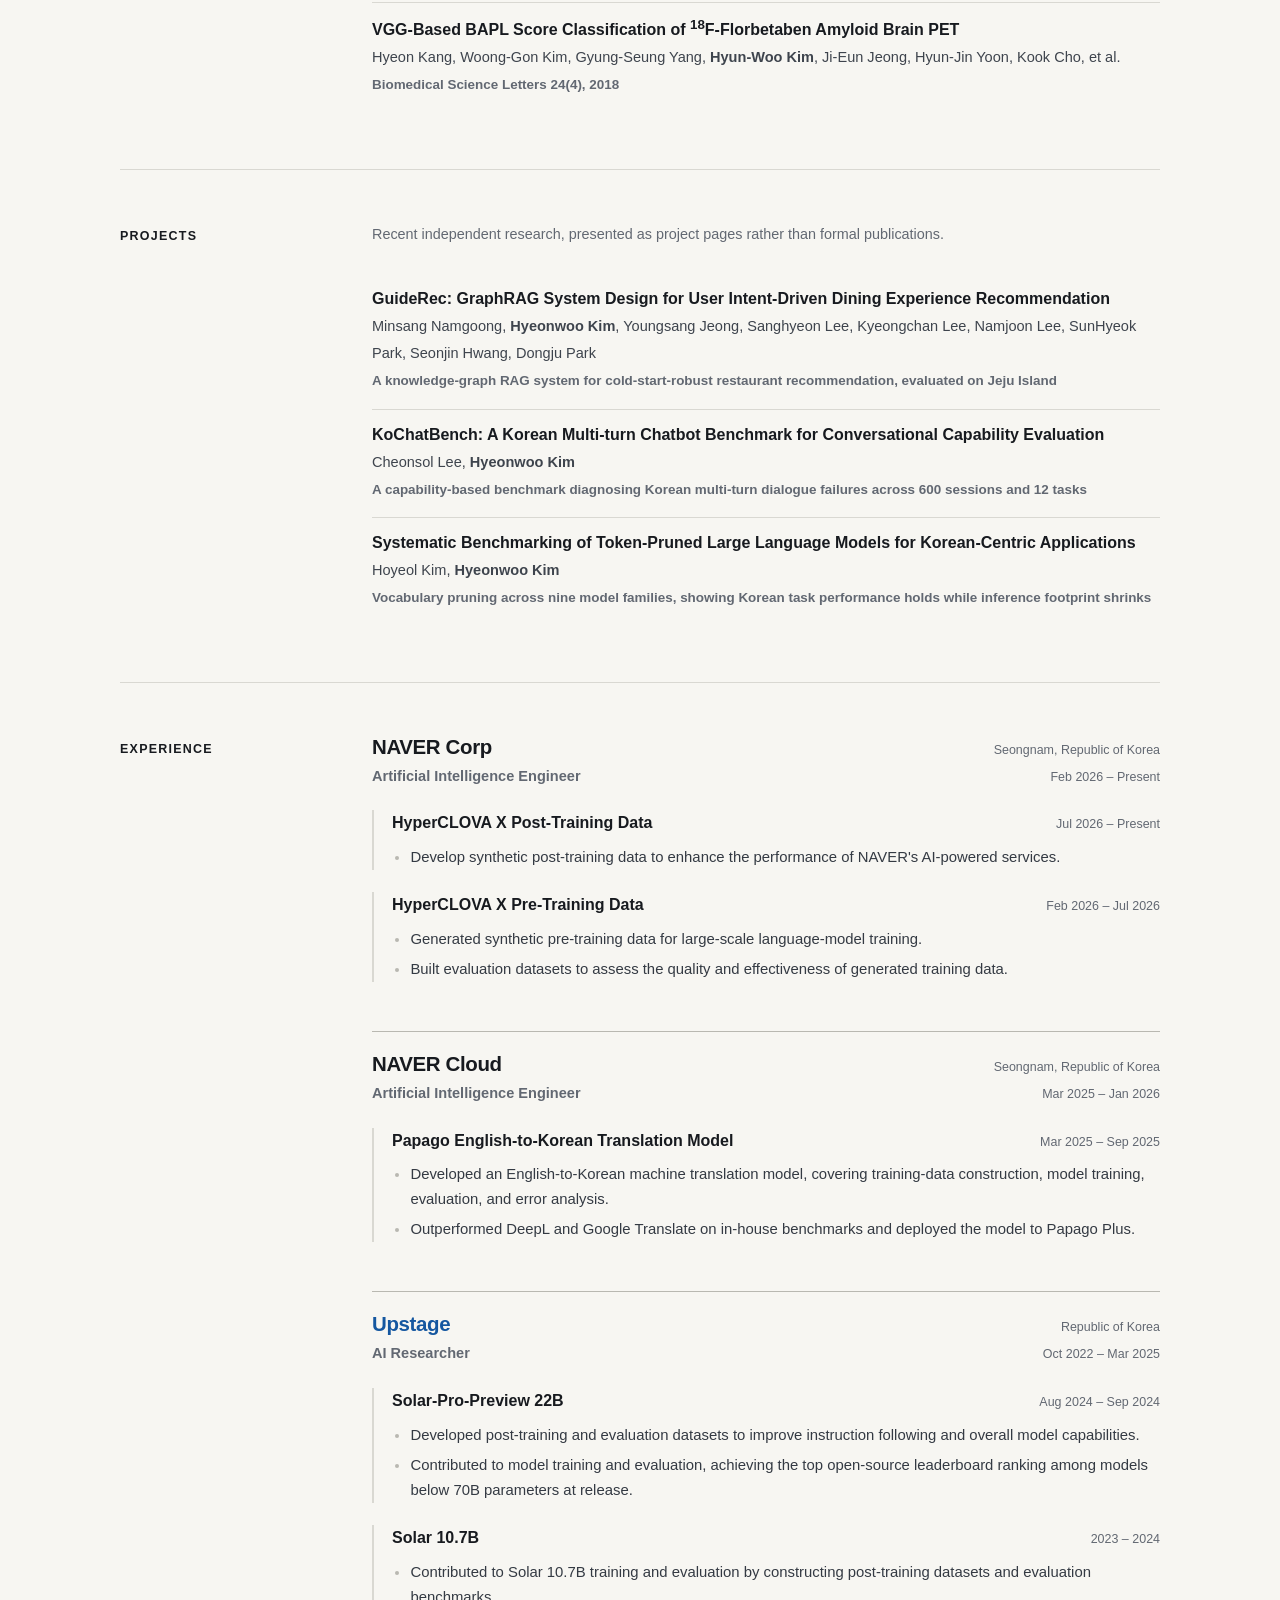
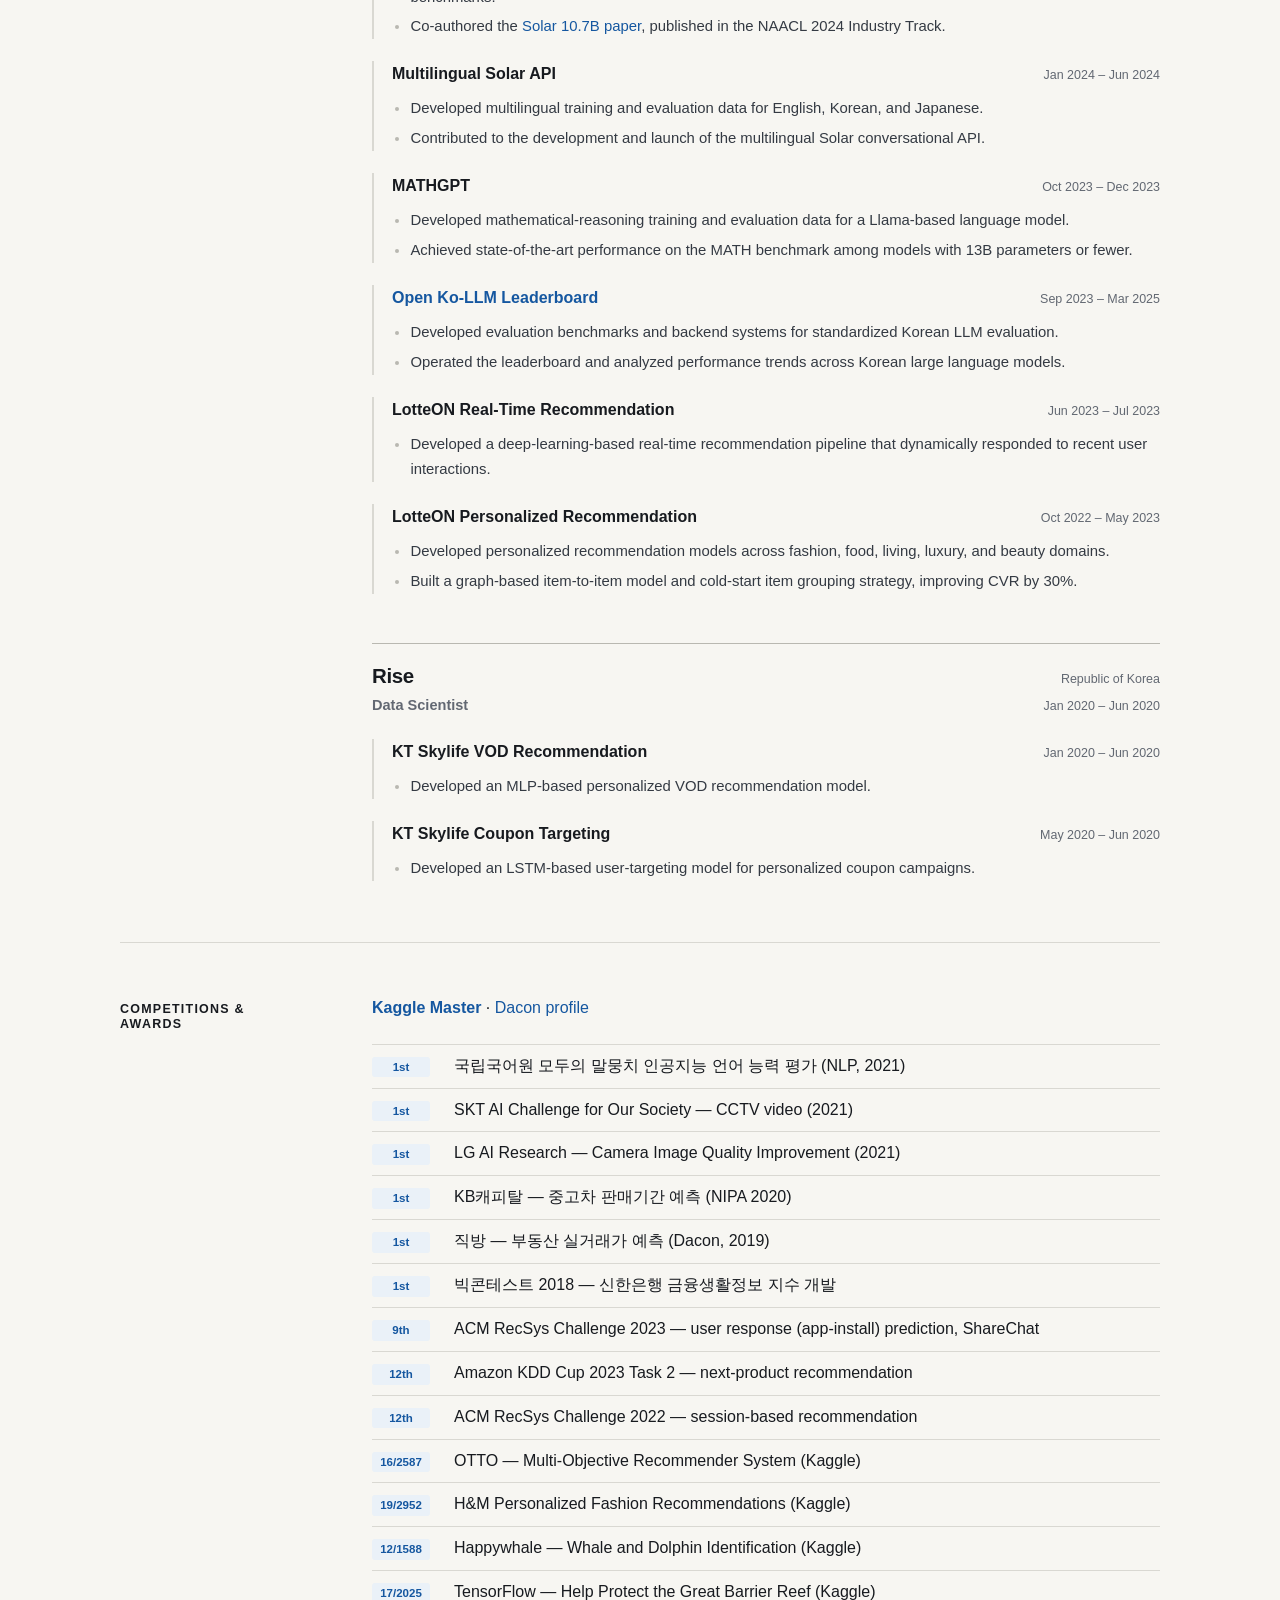
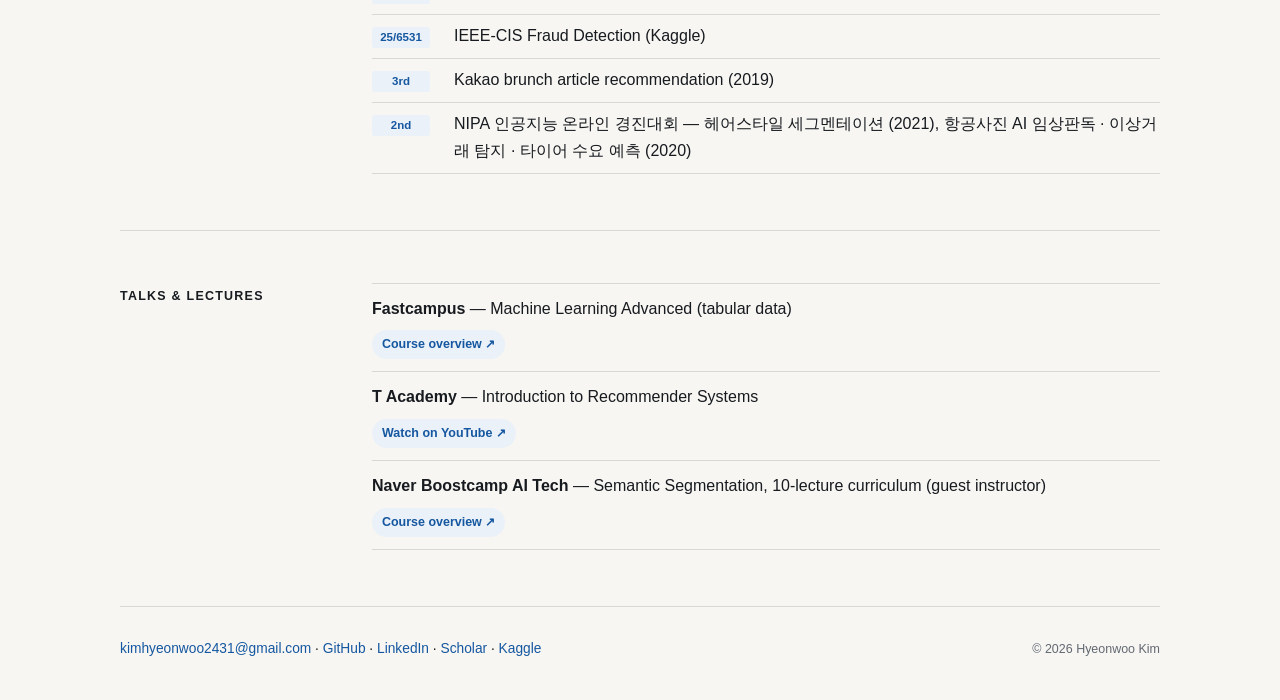
==== commit 9a4ceca5: "Fix factual errors and overclaims found in full-site review - RecSys Challenge 2023: correct task de" ====
--- a/index.html
+++ b/index.html
@@ -4,7 +4,7 @@
   <meta charset="utf-8">
   <meta name="viewport" content="width=device-width, initial-scale=1">
   <title>Hyeonwoo Kim</title>
-  <meta name="description" content="Hyeonwoo Kim — AI Research Engineer at Naver Corp. LLM post-training, evaluation, and recommender systems.">
+  <meta name="description" content="Hyeonwoo Kim — Artificial Intelligence Engineer at NAVER Corp. LLM post-training, evaluation, and recommender systems.">
   <link rel="stylesheet" href="stylesheet.css">
 </head>
 <body>
@@ -16,7 +16,7 @@
     <div class="intro-text">
       <p class="eyebrow">AI · Language Models · Evaluation</p>
       <h1>Hyeonwoo Kim <span class="korean-name">(김현우)</span></h1>
-      <p class="tagline">AI Research Engineer at <a href="https://www.navercorp.com/">Naver Corp</a></p>
+      <p class="tagline">Artificial Intelligence Engineer at <a href="https://www.navercorp.com/">NAVER Corp</a></p>
       <p>
         I work on large language models — post-training (SFT &amp; alignment tuning),
         mathematical reasoning, and multilingual chat. Previously at
@@ -72,13 +72,13 @@
     <h2>News</h2>
     <ul class="news">
       <li><span class="date">2025.04</span> Two papers presented at NAACL 2025 Industry Track:
-        <a href="https://arxiv.org/abs/2410.12445">Open Ko-LLM Leaderboard2</a> and
-        <a href="https://arxiv.org/abs/2409.03257">Understanding LLM Development Through Longitudinal Study</a>.</li>
-      <li><span class="date">2025.01</span> <a href="https://arxiv.org/abs/2403.19270">sDPO</a> presented at the COLING 2025 Industry Track.</li>
-      <li><span class="date">2024.11</span> <a href="https://arxiv.org/abs/2404.03887">SAAS</a> presented at the EMNLP 2024 Industry Track.</li>
+        <a href="https://aclanthology.org/2025.naacl-industry.22/">Open Ko-LLM Leaderboard2</a> and
+        <a href="https://aclanthology.org/2025.naacl-industry.1/">Understanding LLM Development Through Longitudinal Study</a>.</li>
+      <li><span class="date">2025.01</span> <a href="https://aclanthology.org/2025.coling-industry.31/">sDPO</a> presented at the COLING 2025 Industry Track.</li>
+      <li><span class="date">2024.11</span> <a href="https://aclanthology.org/2024.emnlp-industry.15/">SAAS</a> presented at the EMNLP 2024 Industry Track.</li>
       <li><span class="date">2024.09</span> <b>Solar Pro-Preview</b> (open 22B chat model) released — #1 among open models under 70B; IFEval above 80.</li>
-      <li><span class="date">2024.08</span> <a href="https://arxiv.org/abs/2405.20574">Open Ko-LLM Leaderboard</a> paper presented at ACL 2024 (main conference).</li>
-      <li><span class="date">2023.12</span> <b>SOLAR 10.7B</b> reached #1 on the Hugging Face Open LLM Leaderboard. <a href="https://arxiv.org/abs/2312.15166">Paper</a> presented at NAACL 2024 Industry Track.</li>
+      <li><span class="date">2024.08</span> <a href="https://aclanthology.org/2024.acl-long.177/">Open Ko-LLM Leaderboard</a> paper presented at ACL 2024 (main conference).</li>
+      <li><span class="date">2023.12</span> <b>SOLAR 10.7B</b> reached #1 on the Hugging Face Open LLM Leaderboard. <a href="https://aclanthology.org/2024.naacl-industry.3/">Paper</a> presented at NAACL 2024 Industry Track.</li>
       <li><span class="date">2023.09</span> 9th place in the ACM RecSys Challenge 2023 — <a href="https://doi.org/10.1145/3626221.3626225">paper</a> published in the workshop proceedings.</li>
     </ul>
   </section>
@@ -91,17 +91,17 @@
     <h3>2025</h3>
     <ul class="pubs">
       <li>
-        <a href="https://arxiv.org/abs/2410.12445">Open Ko-LLM Leaderboard2: Bridging Foundational and Practical Evaluation for Korean LLMs</a><br>
+        <a href="https://aclanthology.org/2025.naacl-industry.22/">Open Ko-LLM Leaderboard2: Bridging Foundational and Practical Evaluation for Korean LLMs</a><br>
         <span class="authors"><b>Hyeonwoo Kim</b>, Dahyun Kim, Jihoo Kim, Sukyung Lee, Yungi Kim, Chanjun Park</span><br>
         <span class="venue">NAACL 2025, Industry Track</span>
       </li>
       <li>
-        <a href="https://arxiv.org/abs/2409.03257">Understanding LLM Development Through Longitudinal Study: Insights from the Open Ko-LLM Leaderboard</a><br>
+        <a href="https://aclanthology.org/2025.naacl-industry.1/">Understanding LLM Development Through Longitudinal Study: Insights from the Open Ko-LLM Leaderboard</a><br>
         <span class="authors">Chanjun Park, <b>Hyeonwoo Kim</b></span><br>
         <span class="venue">NAACL 2025, Industry Track</span>
       </li>
       <li>
-        <a href="https://arxiv.org/abs/2403.19270">sDPO: Don't Use Your Data All at Once</a><br>
+        <a href="https://aclanthology.org/2025.coling-industry.31/">sDPO: Don't Use Your Data All at Once</a><br>
         <span class="authors">Dahyun Kim, Yungi Kim, Wonho Song, <b>Hyeonwoo Kim</b>, Yunsu Kim, Sanghoon Kim, Chanjun Park</span><br>
         <span class="venue">COLING 2025, Industry Track</span>
       </li>
@@ -110,18 +110,18 @@
     <h3>2024</h3>
     <ul class="pubs">
       <li>
-        <a href="https://arxiv.org/abs/2404.03887">SAAS: Solving Ability Amplification Strategy for Enhanced Mathematical Reasoning in Large Language Models</a><br>
+        <a href="https://aclanthology.org/2024.emnlp-industry.15/">SAAS: Solving Ability Amplification Strategy for Enhanced Mathematical Reasoning in Large Language Models</a><br>
         <span class="authors"><b>Hyeonwoo Kim</b>, Gyoungjin Gim, Yungi Kim, Jihoo Kim, Byungju Kim, Wonseok Lee, Chanjun Park</span><br>
         <span class="venue">EMNLP 2024, Industry Track</span>
       </li>
       <li>
-        <a href="https://arxiv.org/abs/2405.20574">Open Ko-LLM Leaderboard: Evaluating Large Language Models in Korean with Ko-H5 Benchmark</a><br>
+        <a href="https://aclanthology.org/2024.acl-long.177/">Open Ko-LLM Leaderboard: Evaluating Large Language Models in Korean with Ko-H5 Benchmark</a><br>
         <span class="authors">Chanjun Park, <b>Hyeonwoo Kim</b>, Dahyun Kim, Seonghwan Cho, Sanghoon Kim, Sukyung Lee, Yungi Kim, Hwalsuk Lee</span><br>
         <span class="venue">ACL 2024 (main conference)</span>
       </li>
       <li>
-        <a href="https://arxiv.org/abs/2312.15166">SOLAR 10.7B: Scaling Large Language Models with Simple yet Effective Depth Up-Scaling</a><br>
-        <span class="authors">Dahyun Kim, Chanjun Park, Sanghoon Kim, Wonsung Lee, Wonho Song, Yunsu Kim, <b>Hyeonwoo Kim</b>, Yungi Kim, et al.</span><br>
+        <a href="https://aclanthology.org/2024.naacl-industry.3/">SOLAR 10.7B: Scaling Large Language Models with Simple yet Effective Depth Up-Scaling</a><br>
+        <span class="authors">Sanghoon Kim, Dahyun Kim, Chanjun Park, Wonsung Lee, Wonho Song, Yunsu Kim, <b>Hyeonwoo Kim</b>, Yungi Kim, et al.</span><br>
         <span class="venue">NAACL 2024, Industry Track</span>
       </li>
       <li>
@@ -287,7 +287,7 @@
         </div>
         <ul>
           <li>Contributed to Solar 10.7B training and evaluation by constructing post-training datasets and evaluation benchmarks.</li>
-          <li>Co-authored the <a href="https://arxiv.org/abs/2312.15166">Solar 10.7B paper</a>, published in the NAACL 2024 Industry Track.</li>
+          <li>Co-authored the <a href="https://aclanthology.org/2024.naacl-industry.3/">Solar 10.7B paper</a>, published in the NAACL 2024 Industry Track.</li>
         </ul>
       </div>
 
@@ -392,7 +392,7 @@
       <li><span class="tag">1st</span> KB캐피탈 — 중고차 판매기간 예측 (NIPA 2020)</li>
       <li><span class="tag">1st</span> 직방 — 부동산 실거래가 예측 (Dacon, 2019)</li>
       <li><span class="tag">1st</span> 빅콘테스트 2018 — 신한은행 금융생활정보 지수 개발</li>
-      <li><span class="tag">9th</span> ACM RecSys Challenge 2023 — session-based recommendation</li>
+      <li><span class="tag">9th</span> ACM RecSys Challenge 2023 — user response (app-install) prediction, ShareChat</li>
       <li><span class="tag">12th</span> Amazon KDD Cup 2023 Task 2 — next-product recommendation</li>
       <li><span class="tag">12th</span> ACM RecSys Challenge 2022 — session-based recommendation</li>
       <li><span class="tag">16/2587</span> OTTO — Multi-Objective Recommender System (Kaggle)</li>
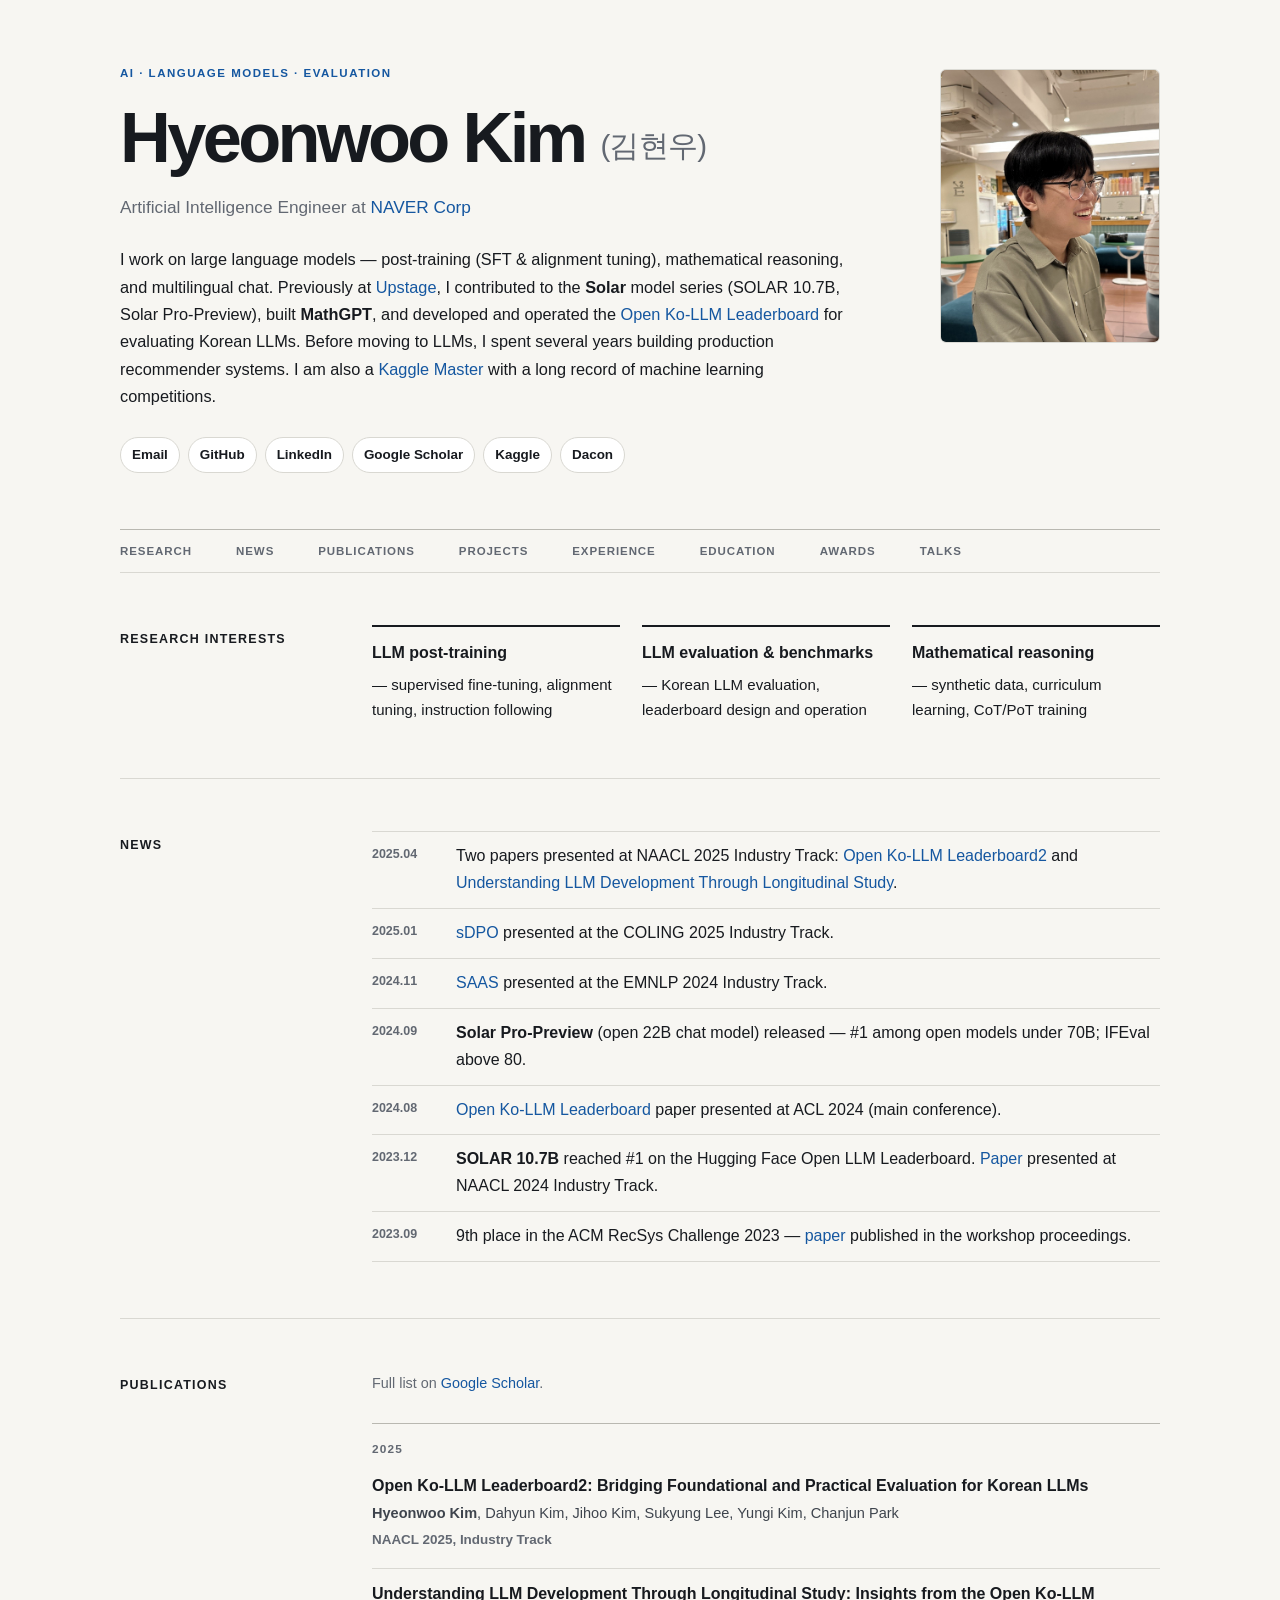
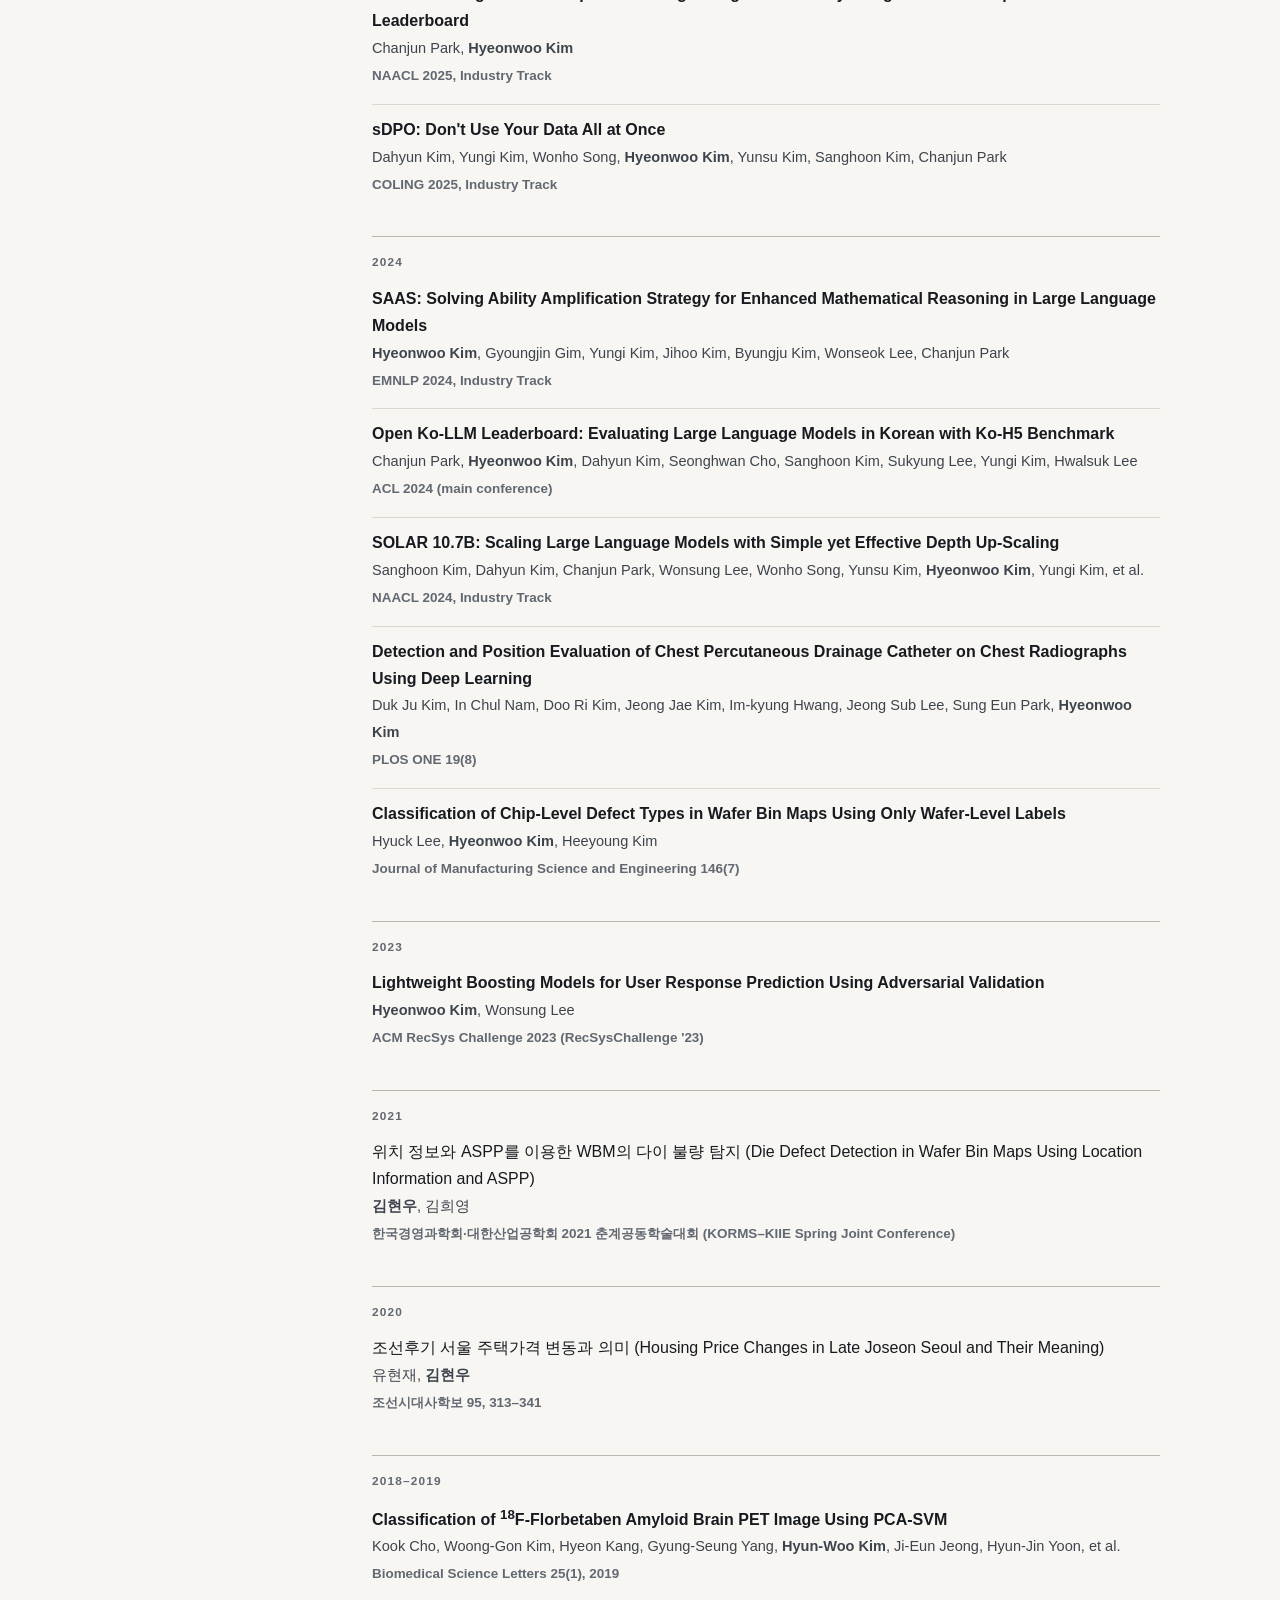
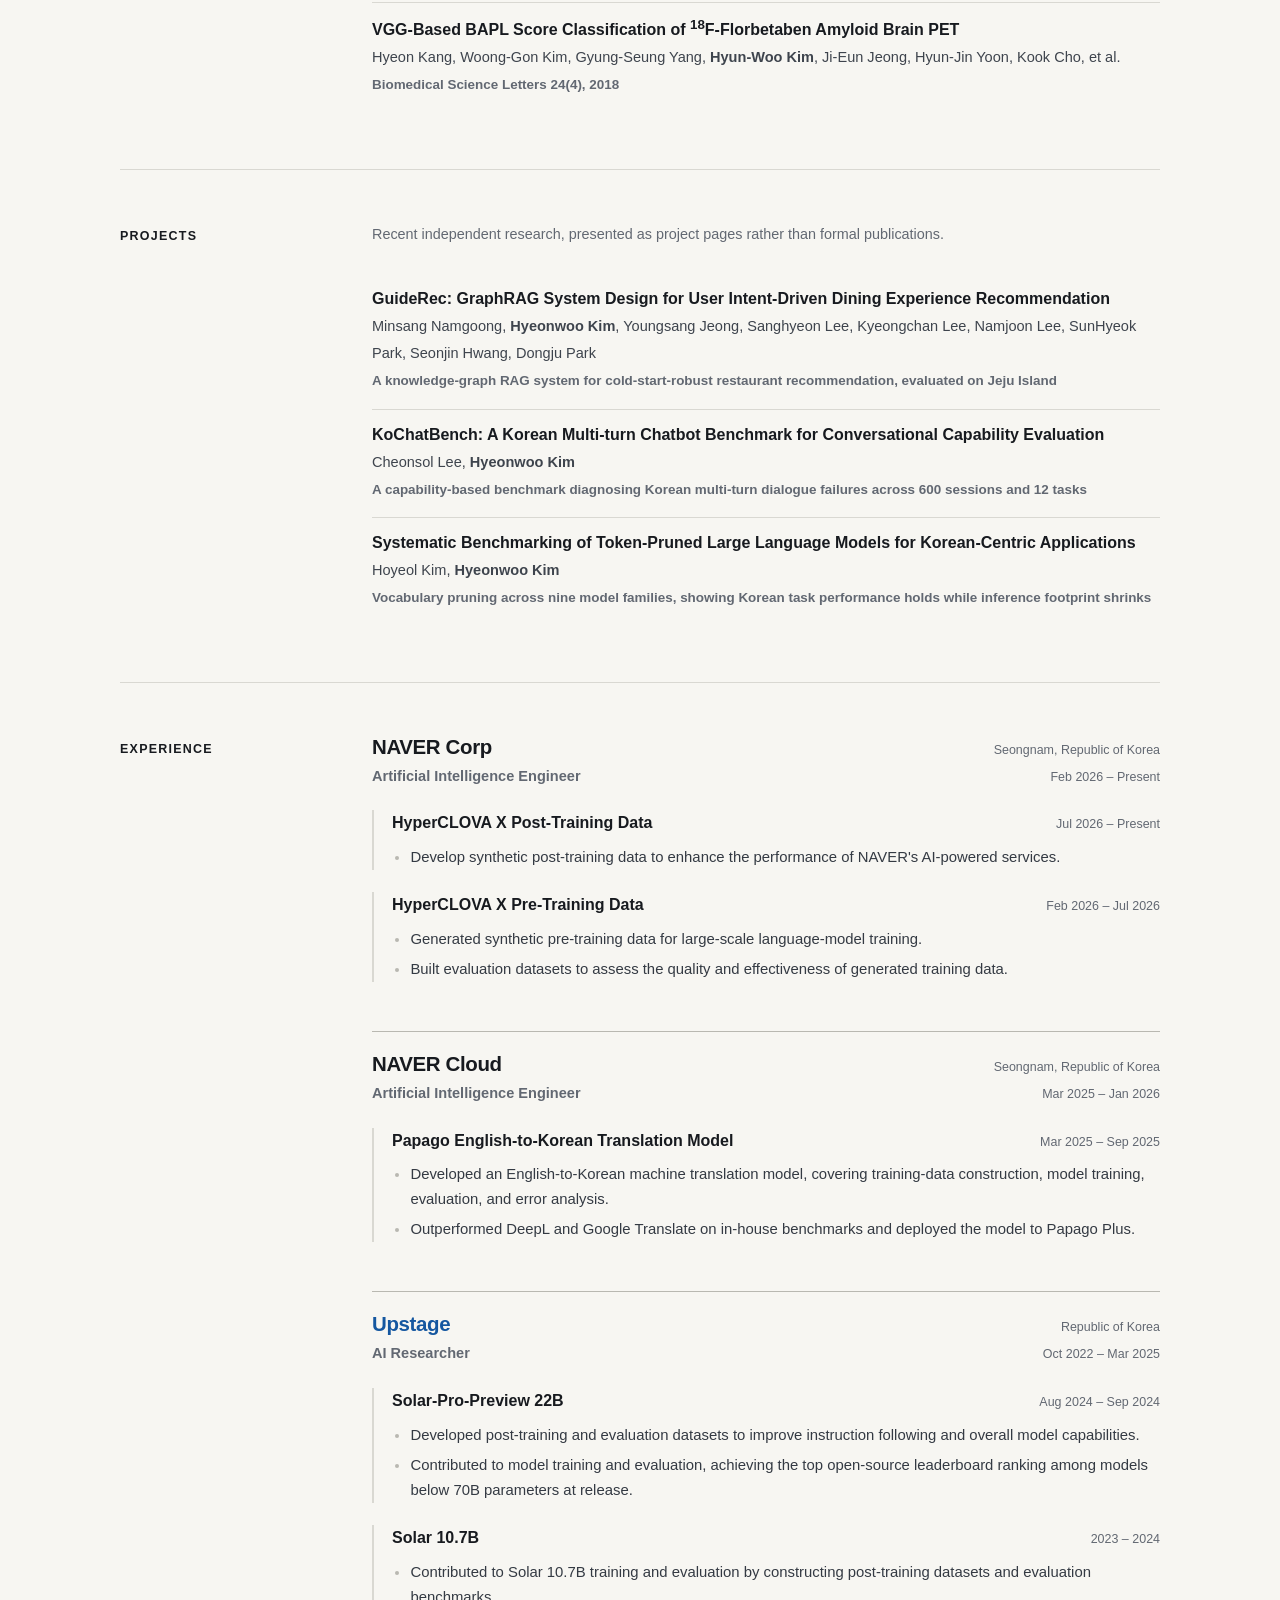
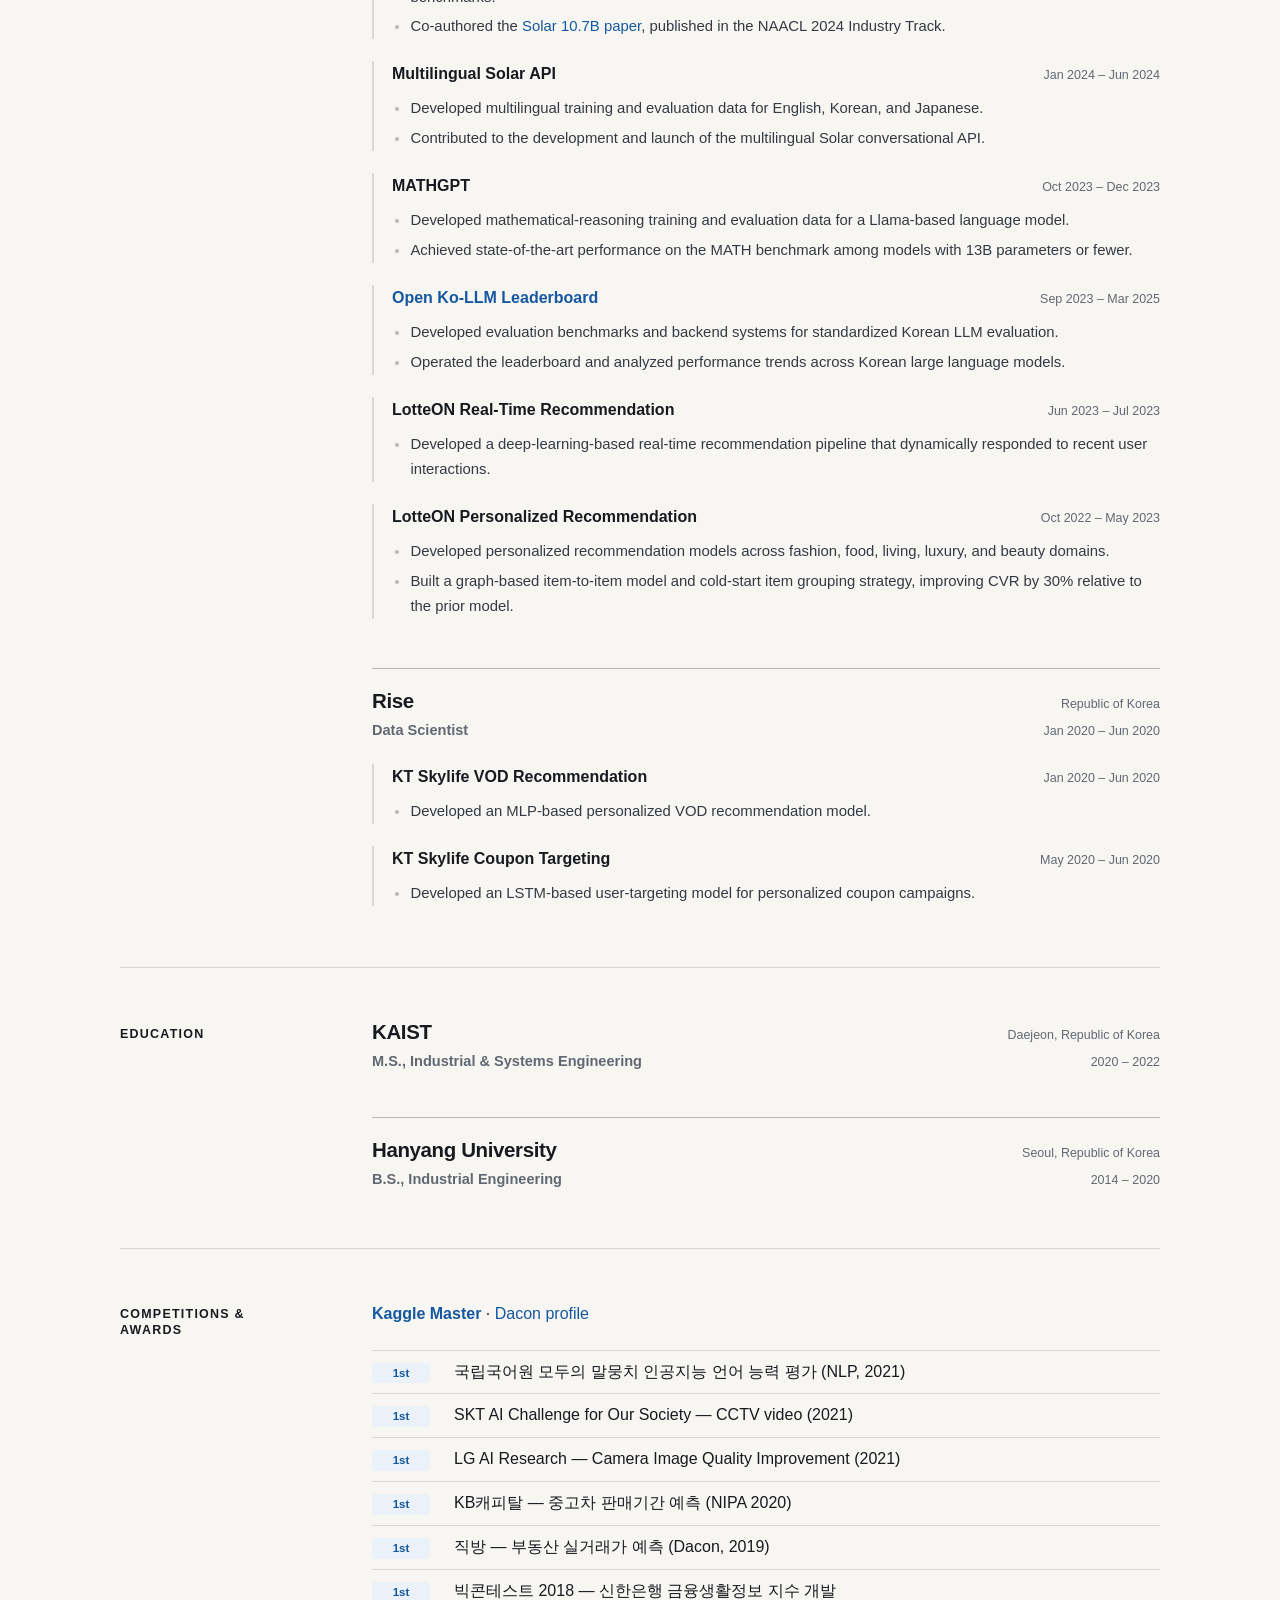
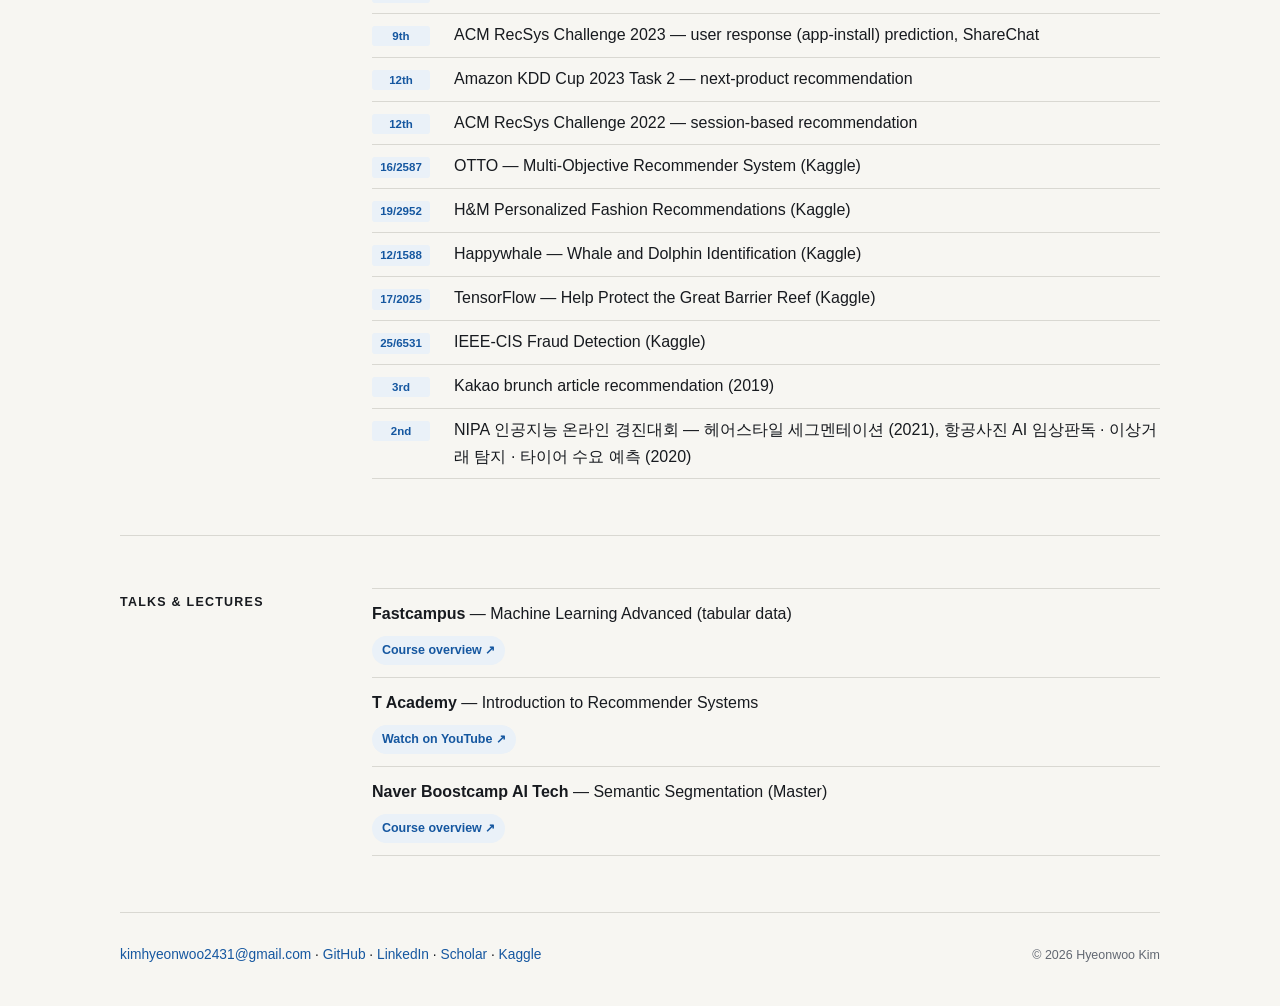
==== commit afaabced: "Add Education, trim lecture footers, and polish wording - Add Education section (KAIST M.S. 2020-202" ====
--- a/index.html
+++ b/index.html
@@ -50,6 +50,7 @@
       <a href="#publications">Publications</a>
       <a href="#projects">Projects</a>
       <a href="#experience">Experience</a>
+      <a href="#education">Education</a>
       <a href="#awards">Awards</a>
       <a href="#talks">Talks</a>
     </div>
@@ -341,7 +342,7 @@
         </div>
         <ul>
           <li>Developed personalized recommendation models across fashion, food, living, luxury, and beauty domains.</li>
-          <li>Built a graph-based item-to-item model and cold-start item grouping strategy, improving CVR by 30%.</li>
+          <li>Built a graph-based item-to-item model and cold-start item grouping strategy, improving CVR by 30% relative to the prior model.</li>
         </ul>
       </div>
     </div>
@@ -374,6 +375,33 @@
         <ul>
           <li>Developed an LSTM-based user-targeting model for personalized coupon campaigns.</li>
         </ul>
+      </div>
+    </div>
+  </section>
+
+  <!-- ===================== Education ===================== -->
+  <section id="education">
+    <h2>Education</h2>
+
+    <div class="job">
+      <div class="job-header">
+        <h3>KAIST</h3>
+        <span class="loc">Daejeon, Republic of Korea</span>
+      </div>
+      <div class="role-line">
+        <span class="role-title">M.S., Industrial &amp; Systems Engineering</span>
+        <span class="date-range">2020 – 2022</span>
+      </div>
+    </div>
+
+    <div class="job">
+      <div class="job-header">
+        <h3>Hanyang University</h3>
+        <span class="loc">Seoul, Republic of Korea</span>
+      </div>
+      <div class="role-line">
+        <span class="role-title">B.S., Industrial Engineering</span>
+        <span class="date-range">2014 – 2020</span>
       </div>
     </div>
   </section>
@@ -418,7 +446,7 @@
         <a class="talk-link" href="https://www.youtube.com/watch?v=43gb7WK56Sk" target="_blank" rel="noopener">Watch on YouTube ↗</a>
       </li>
       <li>
-        <span class="talk-desc"><b>Naver Boostcamp AI Tech</b> — Semantic Segmentation, 10-lecture curriculum (guest instructor)</span>
+        <span class="talk-desc"><b>Naver Boostcamp AI Tech</b> — Semantic Segmentation (Master)</span>
         <a class="talk-link" href="segmentation-lecture.html">Course overview ↗</a>
       </li>
     </ul>
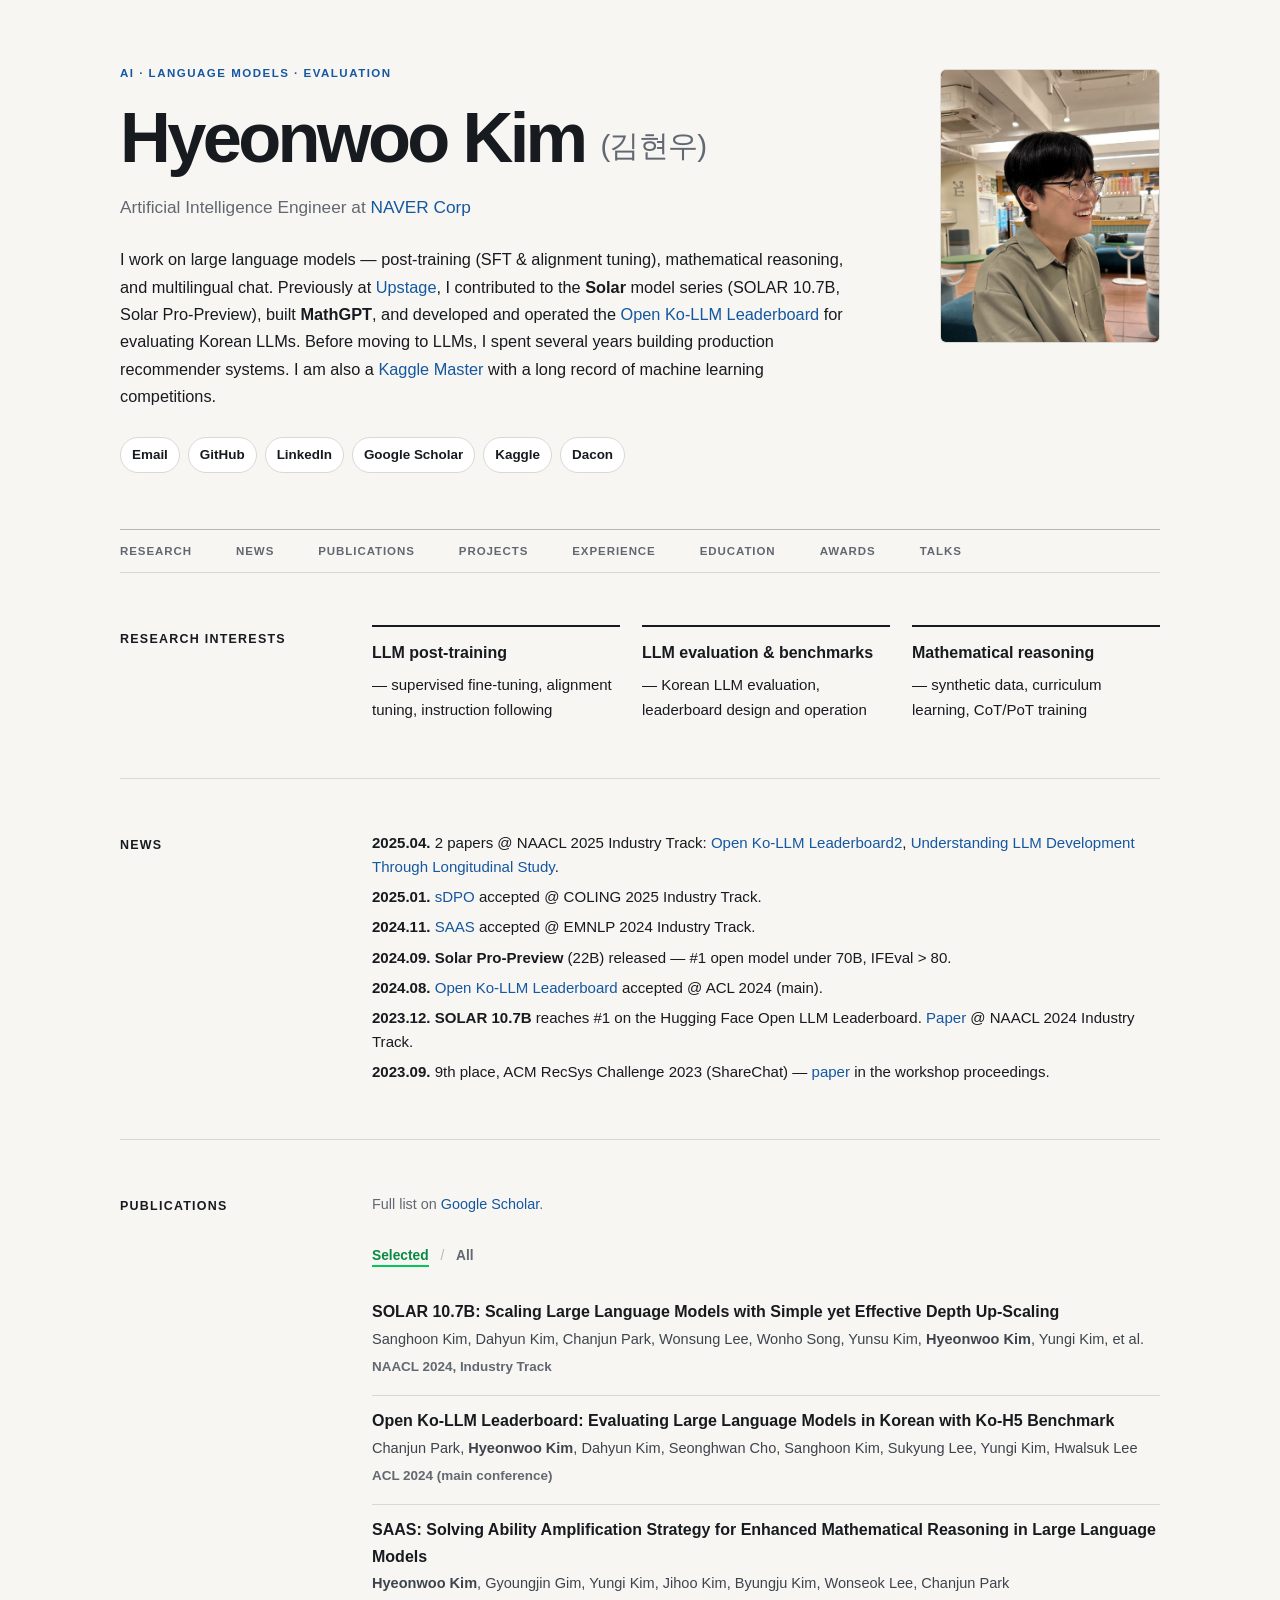
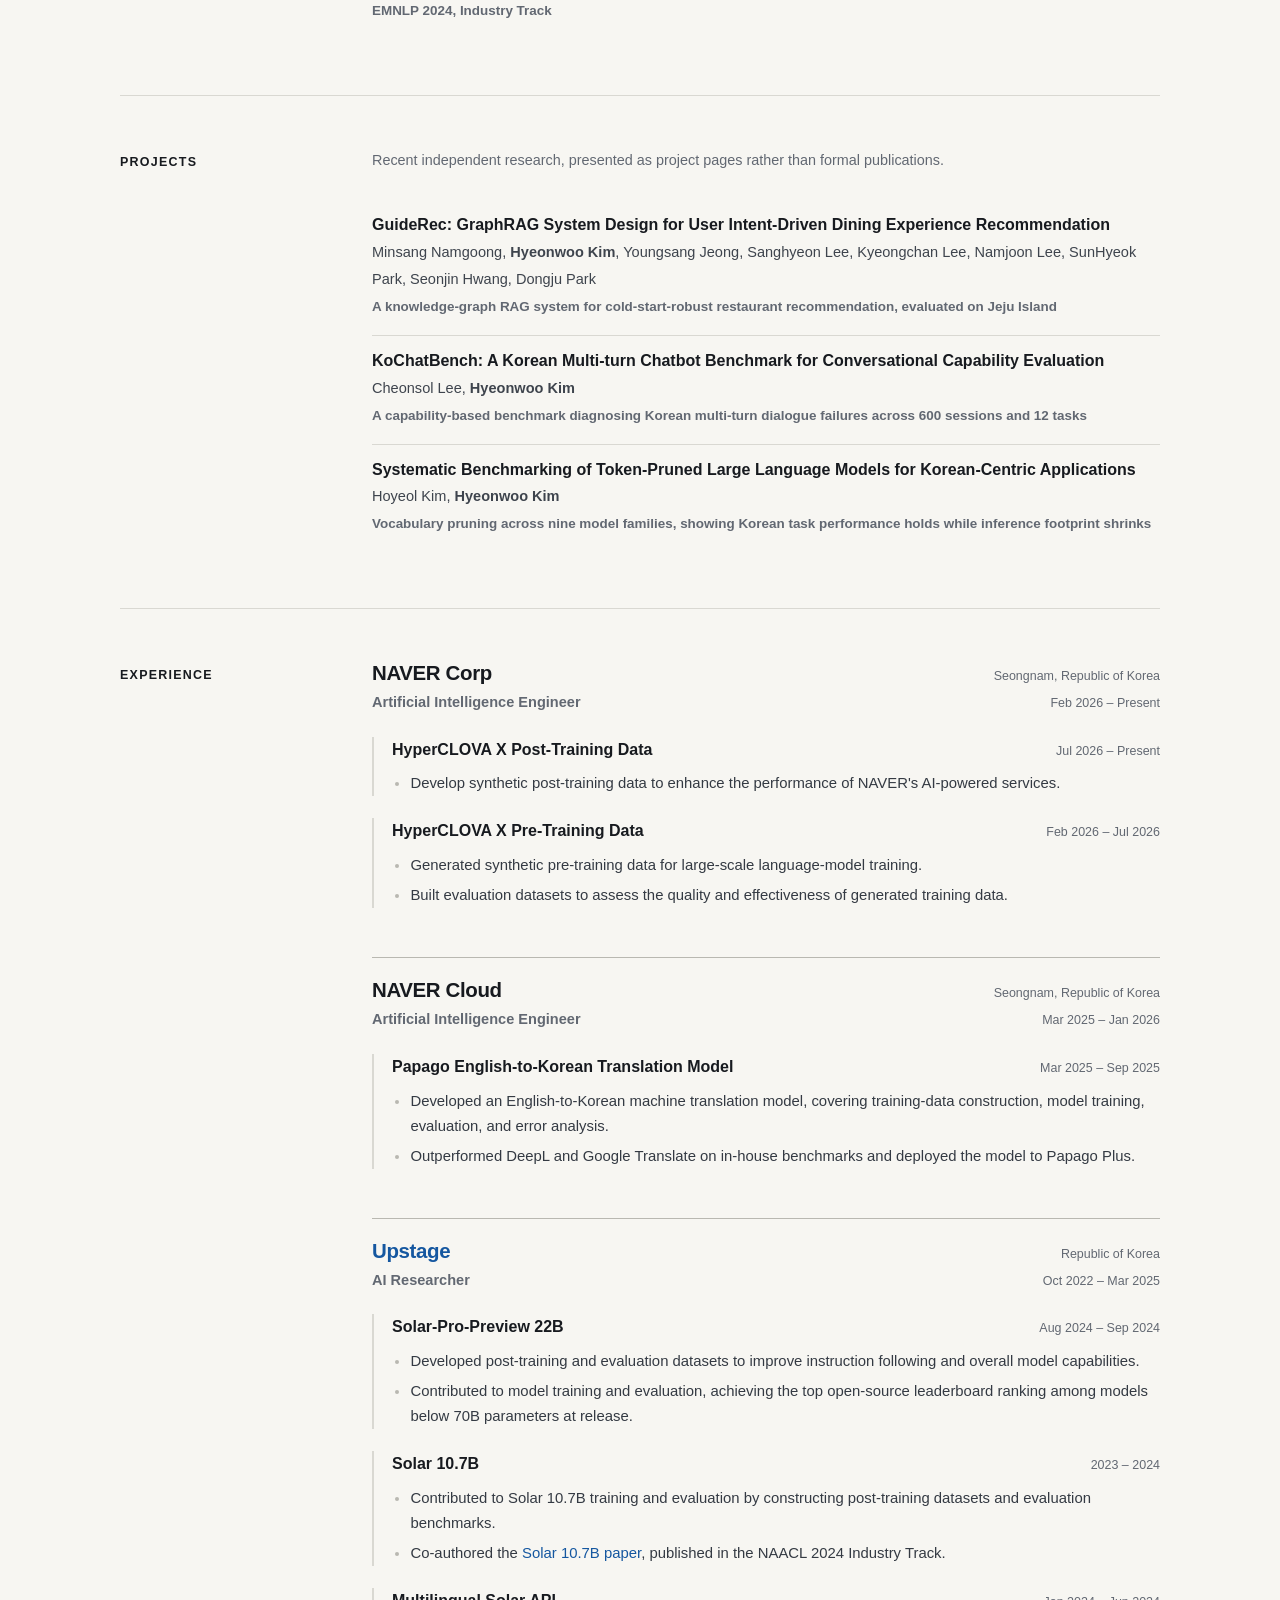
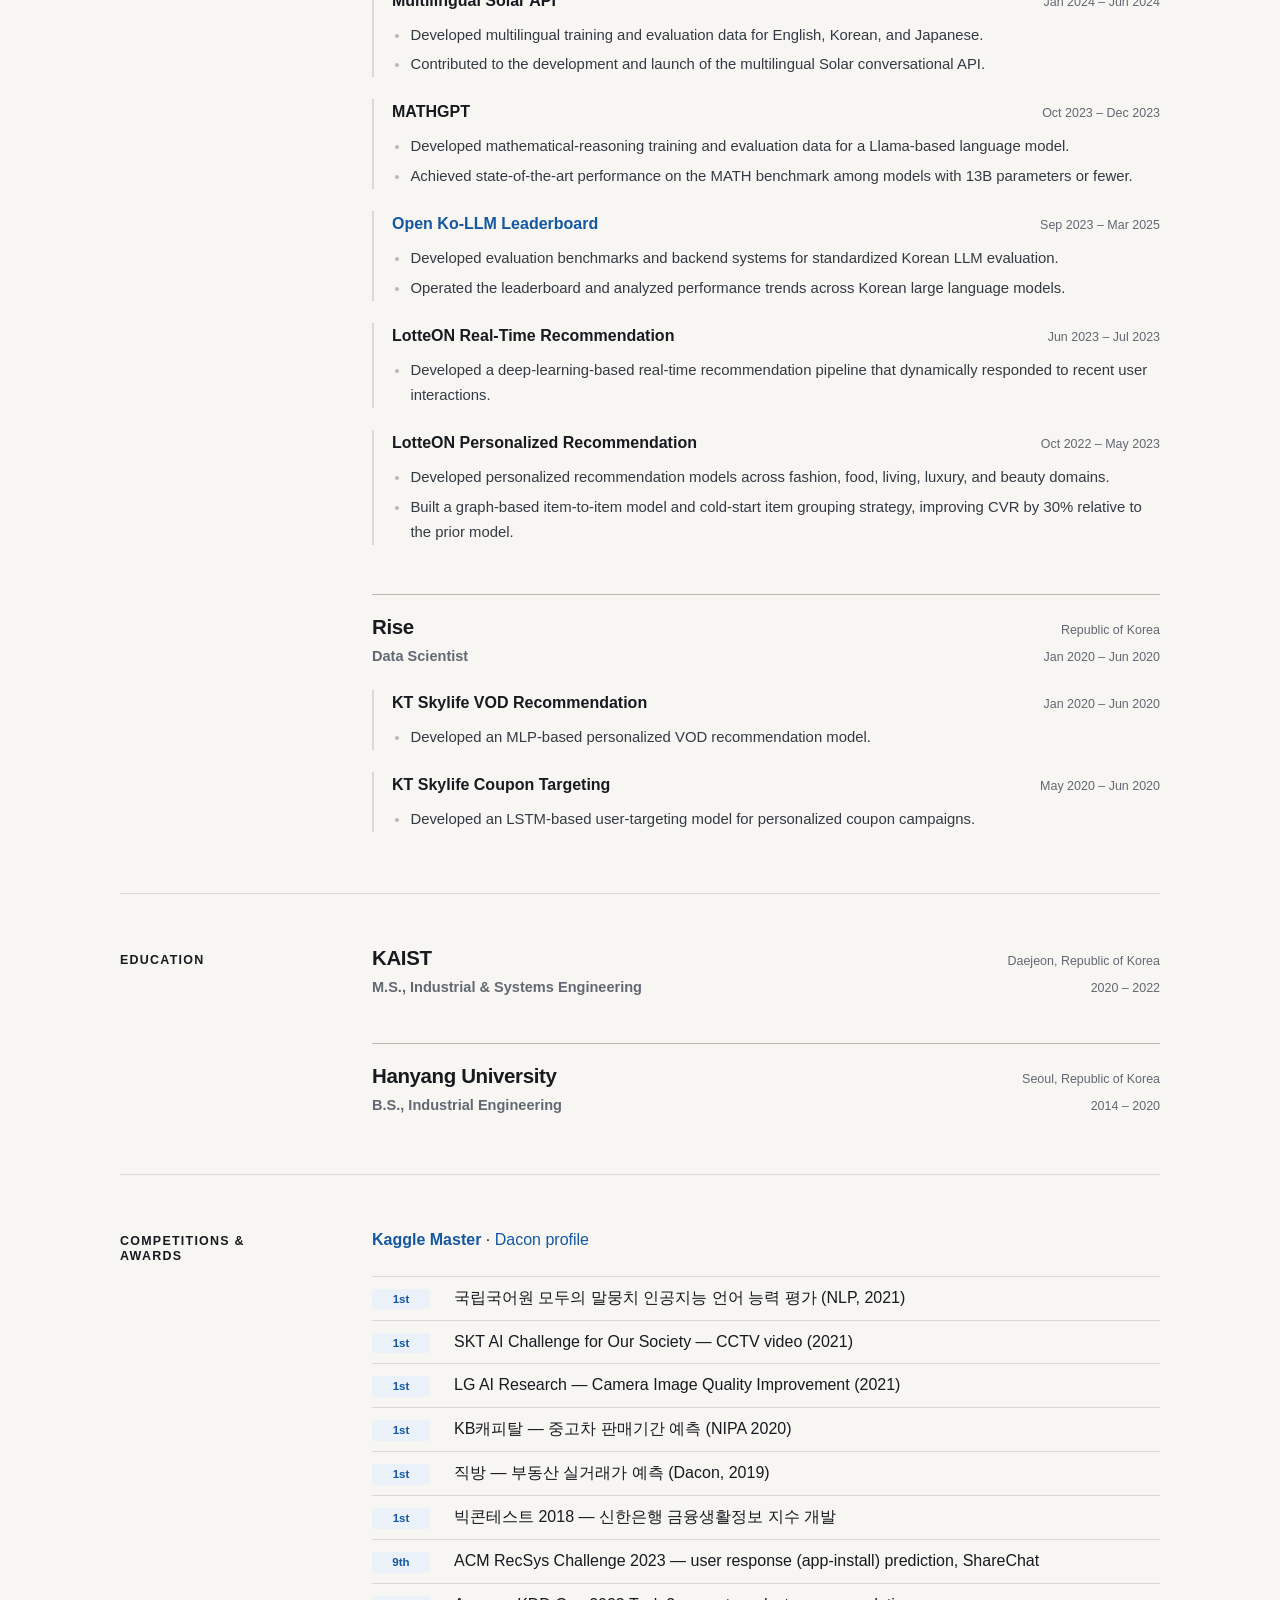
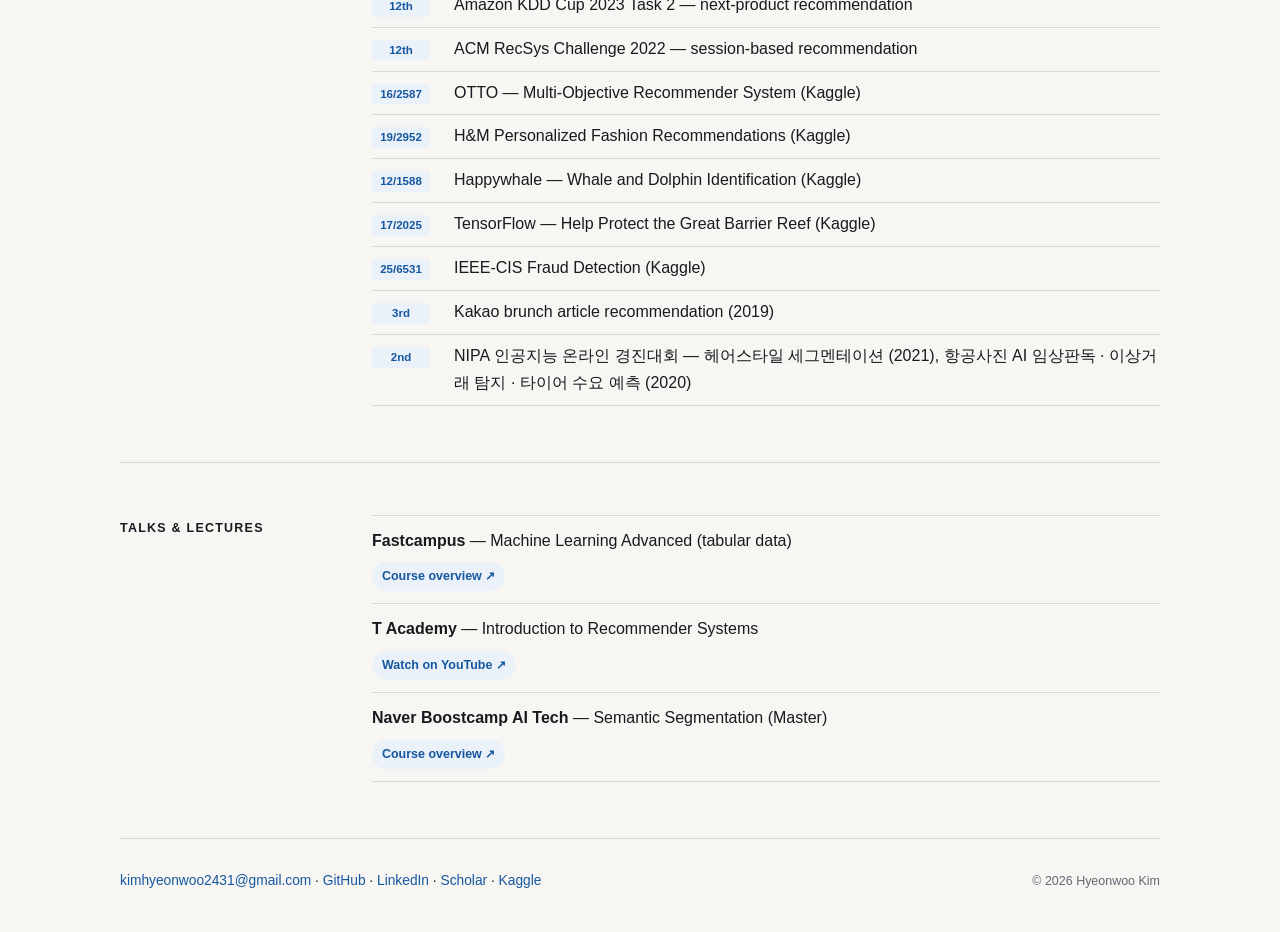
==== commit c20a368e: "Compact News list and add Publications Selected/All tabs Closes #1  News drops the bordered card lay" ====
--- a/index.html
+++ b/index.html
@@ -72,15 +72,13 @@
   <section id="news">
     <h2>News</h2>
     <ul class="news">
-      <li><span class="date">2025.04</span> Two papers presented at NAACL 2025 Industry Track:
-        <a href="https://aclanthology.org/2025.naacl-industry.22/">Open Ko-LLM Leaderboard2</a> and
-        <a href="https://aclanthology.org/2025.naacl-industry.1/">Understanding LLM Development Through Longitudinal Study</a>.</li>
-      <li><span class="date">2025.01</span> <a href="https://aclanthology.org/2025.coling-industry.31/">sDPO</a> presented at the COLING 2025 Industry Track.</li>
-      <li><span class="date">2024.11</span> <a href="https://aclanthology.org/2024.emnlp-industry.15/">SAAS</a> presented at the EMNLP 2024 Industry Track.</li>
-      <li><span class="date">2024.09</span> <b>Solar Pro-Preview</b> (open 22B chat model) released — #1 among open models under 70B; IFEval above 80.</li>
-      <li><span class="date">2024.08</span> <a href="https://aclanthology.org/2024.acl-long.177/">Open Ko-LLM Leaderboard</a> paper presented at ACL 2024 (main conference).</li>
-      <li><span class="date">2023.12</span> <b>SOLAR 10.7B</b> reached #1 on the Hugging Face Open LLM Leaderboard. <a href="https://aclanthology.org/2024.naacl-industry.3/">Paper</a> presented at NAACL 2024 Industry Track.</li>
-      <li><span class="date">2023.09</span> 9th place in the ACM RecSys Challenge 2023 — <a href="https://doi.org/10.1145/3626221.3626225">paper</a> published in the workshop proceedings.</li>
+      <li><span class="date">2025.04.</span> 2 papers @ NAACL 2025 Industry Track: <a href="https://aclanthology.org/2025.naacl-industry.22/">Open Ko-LLM Leaderboard2</a>, <a href="https://aclanthology.org/2025.naacl-industry.1/">Understanding LLM Development Through Longitudinal Study</a>.</li>
+      <li><span class="date">2025.01.</span> <a href="https://aclanthology.org/2025.coling-industry.31/">sDPO</a> accepted @ COLING 2025 Industry Track.</li>
+      <li><span class="date">2024.11.</span> <a href="https://aclanthology.org/2024.emnlp-industry.15/">SAAS</a> accepted @ EMNLP 2024 Industry Track.</li>
+      <li><span class="date">2024.09.</span> <b>Solar Pro-Preview</b> (22B) released — #1 open model under 70B, IFEval &gt; 80.</li>
+      <li><span class="date">2024.08.</span> <a href="https://aclanthology.org/2024.acl-long.177/">Open Ko-LLM Leaderboard</a> accepted @ ACL 2024 (main).</li>
+      <li><span class="date">2023.12.</span> <b>SOLAR 10.7B</b> reaches #1 on the Hugging Face Open LLM Leaderboard. <a href="https://aclanthology.org/2024.naacl-industry.3/">Paper</a> @ NAACL 2024 Industry Track.</li>
+      <li><span class="date">2023.09.</span> 9th place, ACM RecSys Challenge 2023 (ShareChat) — <a href="https://doi.org/10.1145/3626221.3626225">paper</a> in the workshop proceedings.</li>
     </ul>
   </section>
 
@@ -89,94 +87,122 @@
     <h2>Publications</h2>
     <p class="pubnote">Full list on <a href="https://scholar.google.com/citations?user=fUikbhcAAAAJ">Google Scholar</a>.</p>
 
-    <h3>2025</h3>
-    <ul class="pubs">
-      <li>
-        <a href="https://aclanthology.org/2025.naacl-industry.22/">Open Ko-LLM Leaderboard2: Bridging Foundational and Practical Evaluation for Korean LLMs</a><br>
-        <span class="authors"><b>Hyeonwoo Kim</b>, Dahyun Kim, Jihoo Kim, Sukyung Lee, Yungi Kim, Chanjun Park</span><br>
-        <span class="venue">NAACL 2025, Industry Track</span>
-      </li>
-      <li>
-        <a href="https://aclanthology.org/2025.naacl-industry.1/">Understanding LLM Development Through Longitudinal Study: Insights from the Open Ko-LLM Leaderboard</a><br>
-        <span class="authors">Chanjun Park, <b>Hyeonwoo Kim</b></span><br>
-        <span class="venue">NAACL 2025, Industry Track</span>
-      </li>
-      <li>
-        <a href="https://aclanthology.org/2025.coling-industry.31/">sDPO: Don't Use Your Data All at Once</a><br>
-        <span class="authors">Dahyun Kim, Yungi Kim, Wonho Song, <b>Hyeonwoo Kim</b>, Yunsu Kim, Sanghoon Kim, Chanjun Park</span><br>
-        <span class="venue">COLING 2025, Industry Track</span>
-      </li>
-    </ul>
-
-    <h3>2024</h3>
-    <ul class="pubs">
-      <li>
-        <a href="https://aclanthology.org/2024.emnlp-industry.15/">SAAS: Solving Ability Amplification Strategy for Enhanced Mathematical Reasoning in Large Language Models</a><br>
-        <span class="authors"><b>Hyeonwoo Kim</b>, Gyoungjin Gim, Yungi Kim, Jihoo Kim, Byungju Kim, Wonseok Lee, Chanjun Park</span><br>
-        <span class="venue">EMNLP 2024, Industry Track</span>
-      </li>
-      <li>
-        <a href="https://aclanthology.org/2024.acl-long.177/">Open Ko-LLM Leaderboard: Evaluating Large Language Models in Korean with Ko-H5 Benchmark</a><br>
-        <span class="authors">Chanjun Park, <b>Hyeonwoo Kim</b>, Dahyun Kim, Seonghwan Cho, Sanghoon Kim, Sukyung Lee, Yungi Kim, Hwalsuk Lee</span><br>
-        <span class="venue">ACL 2024 (main conference)</span>
-      </li>
-      <li>
-        <a href="https://aclanthology.org/2024.naacl-industry.3/">SOLAR 10.7B: Scaling Large Language Models with Simple yet Effective Depth Up-Scaling</a><br>
-        <span class="authors">Sanghoon Kim, Dahyun Kim, Chanjun Park, Wonsung Lee, Wonho Song, Yunsu Kim, <b>Hyeonwoo Kim</b>, Yungi Kim, et al.</span><br>
-        <span class="venue">NAACL 2024, Industry Track</span>
-      </li>
-      <li>
-        <a href="https://doi.org/10.1371/journal.pone.0305859">Detection and Position Evaluation of Chest Percutaneous Drainage Catheter on Chest Radiographs Using Deep Learning</a><br>
-        <span class="authors">Duk Ju Kim, In Chul Nam, Doo Ri Kim, Jeong Jae Kim, Im-kyung Hwang, Jeong Sub Lee, Sung Eun Park, <b>Hyeonwoo Kim</b></span><br>
-        <span class="venue">PLOS ONE 19(8)</span>
-      </li>
-      <li>
-        <a href="https://doi.org/10.1115/1.4065226">Classification of Chip-Level Defect Types in Wafer Bin Maps Using Only Wafer-Level Labels</a><br>
-        <span class="authors">Hyuck Lee, <b>Hyeonwoo Kim</b>, Heeyoung Kim</span><br>
-        <span class="venue">Journal of Manufacturing Science and Engineering 146(7)</span>
-      </li>
-    </ul>
-
-    <h3>2023</h3>
-    <ul class="pubs">
-      <li>
-        <a href="https://doi.org/10.1145/3626221.3626225">Lightweight Boosting Models for User Response Prediction Using Adversarial Validation</a><br>
-        <span class="authors"><b>Hyeonwoo Kim</b>, Wonsung Lee</span><br>
-        <span class="venue">ACM RecSys Challenge 2023 (RecSysChallenge '23)</span>
-      </li>
-    </ul>
-
-    <h3>2021</h3>
-    <ul class="pubs">
-      <li>
-        위치 정보와 ASPP를 이용한 WBM의 다이 불량 탐지 (Die Defect Detection in Wafer Bin Maps Using Location Information and ASPP)<br>
-        <span class="authors"><b>김현우</b>, 김희영</span><br>
-        <span class="venue">한국경영과학회·대한산업공학회 2021 춘계공동학술대회 (KORMS–KIIE Spring Joint Conference)</span>
-      </li>
-    </ul>
-
-    <h3>2020</h3>
-    <ul class="pubs">
-      <li>
-        조선후기 서울 주택가격 변동과 의미 (Housing Price Changes in Late Joseon Seoul and Their Meaning)<br>
-        <span class="authors">유현재, <b>김현우</b></span><br>
-        <span class="venue">조선시대사학보 95, 313–341</span>
-      </li>
-    </ul>
-
-    <h3>2018–2019</h3>
-    <ul class="pubs">
-      <li>
-        <a href="https://doi.org/10.15616/bsl.2019.25.1.99">Classification of <sup>18</sup>F-Florbetaben Amyloid Brain PET Image Using PCA-SVM</a><br>
-        <span class="authors">Kook Cho, Woong-Gon Kim, Hyeon Kang, Gyung-Seung Yang, <b>Hyun-Woo Kim</b>, Ji-Eun Jeong, Hyun-Jin Yoon, et al.</span><br>
-        <span class="venue">Biomedical Science Letters 25(1), 2019</span>
-      </li>
-      <li>
-        <a href="https://doi.org/10.15616/bsl.2018.24.4.418">VGG-Based BAPL Score Classification of <sup>18</sup>F-Florbetaben Amyloid Brain PET</a><br>
-        <span class="authors">Hyeon Kang, Woong-Gon Kim, Gyung-Seung Yang, <b>Hyun-Woo Kim</b>, Ji-Eun Jeong, Hyun-Jin Yoon, Kook Cho, et al.</span><br>
-        <span class="venue">Biomedical Science Letters 24(4), 2018</span>
-      </li>
-    </ul>
+    <div class="pub-tabs">
+      <a href="javascript:void(0)" id="tab-selected" class="pub-tab active" onclick="showPubTab('selected')">Selected</a>
+      <span class="pub-tab-sep">/</span>
+      <a href="javascript:void(0)" id="tab-all" class="pub-tab" onclick="showPubTab('all')">All</a>
+    </div>
+
+    <div id="pub-selected">
+      <ul class="pubs">
+        <li>
+          <a href="https://aclanthology.org/2024.naacl-industry.3/">SOLAR 10.7B: Scaling Large Language Models with Simple yet Effective Depth Up-Scaling</a><br>
+          <span class="authors">Sanghoon Kim, Dahyun Kim, Chanjun Park, Wonsung Lee, Wonho Song, Yunsu Kim, <b>Hyeonwoo Kim</b>, Yungi Kim, et al.</span><br>
+          <span class="venue">NAACL 2024, Industry Track</span>
+        </li>
+        <li>
+          <a href="https://aclanthology.org/2024.acl-long.177/">Open Ko-LLM Leaderboard: Evaluating Large Language Models in Korean with Ko-H5 Benchmark</a><br>
+          <span class="authors">Chanjun Park, <b>Hyeonwoo Kim</b>, Dahyun Kim, Seonghwan Cho, Sanghoon Kim, Sukyung Lee, Yungi Kim, Hwalsuk Lee</span><br>
+          <span class="venue">ACL 2024 (main conference)</span>
+        </li>
+        <li>
+          <a href="https://aclanthology.org/2024.emnlp-industry.15/">SAAS: Solving Ability Amplification Strategy for Enhanced Mathematical Reasoning in Large Language Models</a><br>
+          <span class="authors"><b>Hyeonwoo Kim</b>, Gyoungjin Gim, Yungi Kim, Jihoo Kim, Byungju Kim, Wonseok Lee, Chanjun Park</span><br>
+          <span class="venue">EMNLP 2024, Industry Track</span>
+        </li>
+      </ul>
+    </div>
+
+    <div id="pub-all" style="display:none;">
+      <h3>2025</h3>
+      <ul class="pubs">
+        <li>
+          <a href="https://aclanthology.org/2025.naacl-industry.22/">Open Ko-LLM Leaderboard2: Bridging Foundational and Practical Evaluation for Korean LLMs</a><br>
+          <span class="authors"><b>Hyeonwoo Kim</b>, Dahyun Kim, Jihoo Kim, Sukyung Lee, Yungi Kim, Chanjun Park</span><br>
+          <span class="venue">NAACL 2025, Industry Track</span>
+        </li>
+        <li>
+          <a href="https://aclanthology.org/2025.naacl-industry.1/">Understanding LLM Development Through Longitudinal Study: Insights from the Open Ko-LLM Leaderboard</a><br>
+          <span class="authors">Chanjun Park, <b>Hyeonwoo Kim</b></span><br>
+          <span class="venue">NAACL 2025, Industry Track</span>
+        </li>
+        <li>
+          <a href="https://aclanthology.org/2025.coling-industry.31/">sDPO: Don't Use Your Data All at Once</a><br>
+          <span class="authors">Dahyun Kim, Yungi Kim, Wonho Song, <b>Hyeonwoo Kim</b>, Yunsu Kim, Sanghoon Kim, Chanjun Park</span><br>
+          <span class="venue">COLING 2025, Industry Track</span>
+        </li>
+      </ul>
+
+      <h3>2024</h3>
+      <ul class="pubs">
+        <li>
+          <a href="https://aclanthology.org/2024.emnlp-industry.15/">SAAS: Solving Ability Amplification Strategy for Enhanced Mathematical Reasoning in Large Language Models</a><br>
+          <span class="authors"><b>Hyeonwoo Kim</b>, Gyoungjin Gim, Yungi Kim, Jihoo Kim, Byungju Kim, Wonseok Lee, Chanjun Park</span><br>
+          <span class="venue">EMNLP 2024, Industry Track</span>
+        </li>
+        <li>
+          <a href="https://aclanthology.org/2024.acl-long.177/">Open Ko-LLM Leaderboard: Evaluating Large Language Models in Korean with Ko-H5 Benchmark</a><br>
+          <span class="authors">Chanjun Park, <b>Hyeonwoo Kim</b>, Dahyun Kim, Seonghwan Cho, Sanghoon Kim, Sukyung Lee, Yungi Kim, Hwalsuk Lee</span><br>
+          <span class="venue">ACL 2024 (main conference)</span>
+        </li>
+        <li>
+          <a href="https://aclanthology.org/2024.naacl-industry.3/">SOLAR 10.7B: Scaling Large Language Models with Simple yet Effective Depth Up-Scaling</a><br>
+          <span class="authors">Sanghoon Kim, Dahyun Kim, Chanjun Park, Wonsung Lee, Wonho Song, Yunsu Kim, <b>Hyeonwoo Kim</b>, Yungi Kim, et al.</span><br>
+          <span class="venue">NAACL 2024, Industry Track</span>
+        </li>
+        <li>
+          <a href="https://doi.org/10.1371/journal.pone.0305859">Detection and Position Evaluation of Chest Percutaneous Drainage Catheter on Chest Radiographs Using Deep Learning</a><br>
+          <span class="authors">Duk Ju Kim, In Chul Nam, Doo Ri Kim, Jeong Jae Kim, Im-kyung Hwang, Jeong Sub Lee, Sung Eun Park, <b>Hyeonwoo Kim</b></span><br>
+          <span class="venue">PLOS ONE 19(8)</span>
+        </li>
+        <li>
+          <a href="https://doi.org/10.1115/1.4065226">Classification of Chip-Level Defect Types in Wafer Bin Maps Using Only Wafer-Level Labels</a><br>
+          <span class="authors">Hyuck Lee, <b>Hyeonwoo Kim</b>, Heeyoung Kim</span><br>
+          <span class="venue">Journal of Manufacturing Science and Engineering 146(7)</span>
+        </li>
+      </ul>
+
+      <h3>2023</h3>
+      <ul class="pubs">
+        <li>
+          <a href="https://doi.org/10.1145/3626221.3626225">Lightweight Boosting Models for User Response Prediction Using Adversarial Validation</a><br>
+          <span class="authors"><b>Hyeonwoo Kim</b>, Wonsung Lee</span><br>
+          <span class="venue">ACM RecSys Challenge 2023 (RecSysChallenge '23)</span>
+        </li>
+      </ul>
+
+      <h3>2021</h3>
+      <ul class="pubs">
+        <li>
+          위치 정보와 ASPP를 이용한 WBM의 다이 불량 탐지 (Die Defect Detection in Wafer Bin Maps Using Location Information and ASPP)<br>
+          <span class="authors"><b>김현우</b>, 김희영</span><br>
+          <span class="venue">한국경영과학회·대한산업공학회 2021 춘계공동학술대회 (KORMS–KIIE Spring Joint Conference)</span>
+        </li>
+      </ul>
+
+      <h3>2020</h3>
+      <ul class="pubs">
+        <li>
+          조선후기 서울 주택가격 변동과 의미 (Housing Price Changes in Late Joseon Seoul and Their Meaning)<br>
+          <span class="authors">유현재, <b>김현우</b></span><br>
+          <span class="venue">조선시대사학보 95, 313–341</span>
+        </li>
+      </ul>
+
+      <h3>2018–2019</h3>
+      <ul class="pubs">
+        <li>
+          <a href="https://doi.org/10.15616/bsl.2019.25.1.99">Classification of <sup>18</sup>F-Florbetaben Amyloid Brain PET Image Using PCA-SVM</a><br>
+          <span class="authors">Kook Cho, Woong-Gon Kim, Hyeon Kang, Gyung-Seung Yang, <b>Hyun-Woo Kim</b>, Ji-Eun Jeong, Hyun-Jin Yoon, et al.</span><br>
+          <span class="venue">Biomedical Science Letters 25(1), 2019</span>
+        </li>
+        <li>
+          <a href="https://doi.org/10.15616/bsl.2018.24.4.418">VGG-Based BAPL Score Classification of <sup>18</sup>F-Florbetaben Amyloid Brain PET</a><br>
+          <span class="authors">Hyeon Kang, Woong-Gon Kim, Gyung-Seung Yang, <b>Hyun-Woo Kim</b>, Ji-Eun Jeong, Hyun-Jin Yoon, Kook Cho, et al.</span><br>
+          <span class="venue">Biomedical Science Letters 24(4), 2018</span>
+        </li>
+      </ul>
+    </div>
   </section>
 
   <!-- ===================== Projects ===================== -->
@@ -467,5 +493,24 @@
   </footer>
 
 </div>
+<script>
+  function showPubTab(which) {
+    var selected = document.getElementById('pub-selected');
+    var all = document.getElementById('pub-all');
+    var tabSelected = document.getElementById('tab-selected');
+    var tabAll = document.getElementById('tab-all');
+    if (which === 'all') {
+      selected.style.display = 'none';
+      all.style.display = 'block';
+      tabAll.classList.add('active');
+      tabSelected.classList.remove('active');
+    } else {
+      selected.style.display = 'block';
+      all.style.display = 'none';
+      tabSelected.classList.add('active');
+      tabAll.classList.remove('active');
+    }
+  }
+</script>
 </body>
 </html>
--- a/stylesheet.css
+++ b/stylesheet.css
@@ -308,30 +308,25 @@
 
 /* News */
 .news {
+  margin: 0;
   padding: 0;
   list-style: none;
 }
 
 .news li {
-  position: relative;
-  margin: 0;
-  padding: 11px 0 11px 84px;
-  border-top: 1px solid var(--rule);
+  margin: 0 0 7px;
+  font-size: 0.94rem;
+  line-height: 1.55;
 }
 
 .news li:last-child {
-  border-bottom: 1px solid var(--rule);
+  margin-bottom: 0;
 }
 
 .news .date {
-  position: absolute;
-  top: 12px;
-  left: 0;
-  width: 68px;
-  color: var(--muted);
-  font-size: 0.78rem;
+  color: var(--ink);
+  font-weight: 700;
   font-variant-numeric: tabular-nums;
-  font-weight: 650;
 }
 
 /* Publications */
@@ -341,7 +336,7 @@
   font-size: 0.9rem;
 }
 
-#publications > h3 {
+#pub-all > h3 {
   margin: 24px 0 4px;
   padding-top: 18px;
   border-top: 1px solid var(--rule-strong);
@@ -350,8 +345,37 @@
   letter-spacing: 0.1em;
 }
 
-#publications > .pubnote + h3 {
+#pub-all > h3:first-child {
   margin-top: 0;
+  padding-top: 0;
+  border-top: 0;
+}
+
+/* Publications Selected/All tabs */
+.pub-tabs {
+  margin: 0 0 20px;
+  font-size: 0.86rem;
+}
+
+.pub-tab {
+  color: var(--muted);
+  font-weight: 700;
+}
+
+.pub-tab.active {
+  color: var(--pub-green-dark, #078a41);
+  border-bottom: 2px solid var(--pub-green, #03c75a);
+  padding-bottom: 2px;
+}
+
+.pub-tab:hover {
+  color: var(--pub-green-dark, #078a41);
+  text-decoration: none;
+}
+
+.pub-tab-sep {
+  margin: 0 8px;
+  color: var(--rule-strong);
 }
 
 .pubs,
@@ -667,16 +691,6 @@
     font-size: 0.8rem;
   }
 
-  .news li {
-    padding-left: 0;
-  }
-
-  .news .date {
-    position: static;
-    display: block;
-    width: auto;
-    margin-bottom: 3px;
-  }
 
   .job-header,
   .role-line,
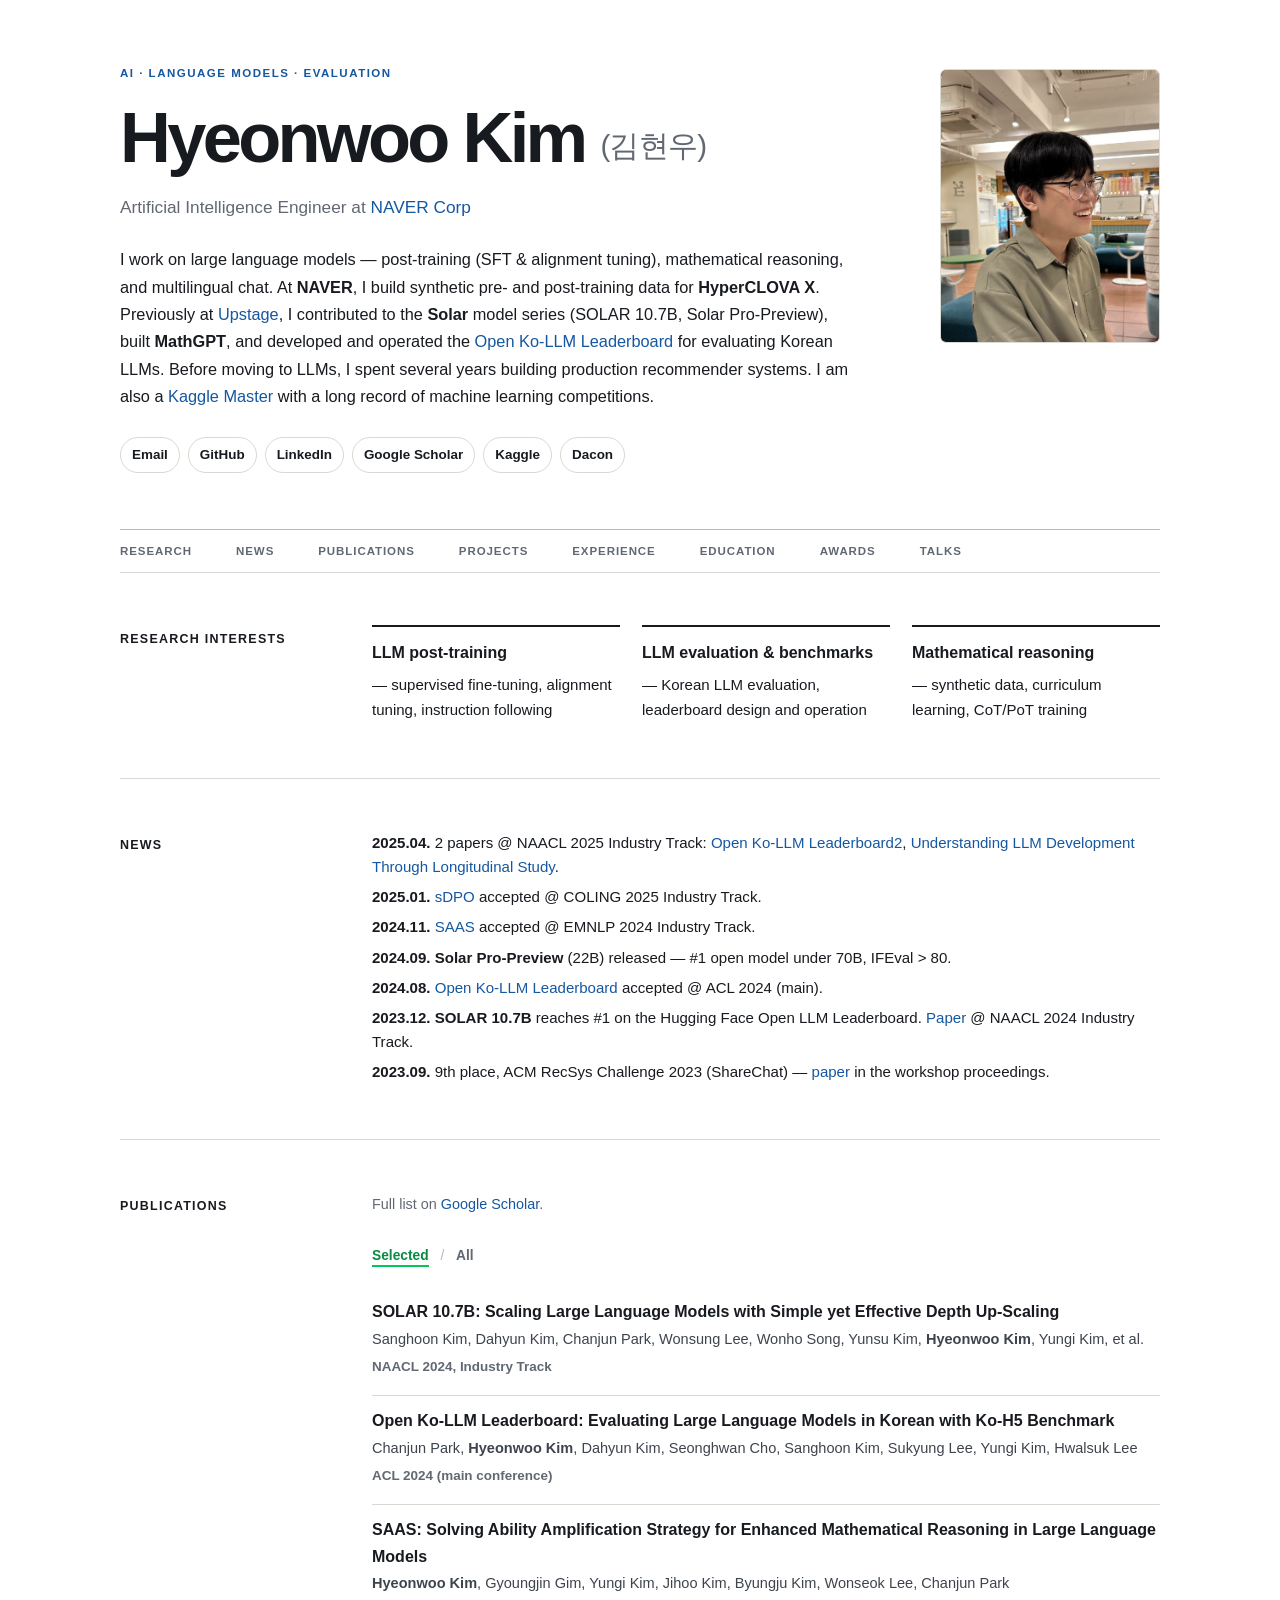
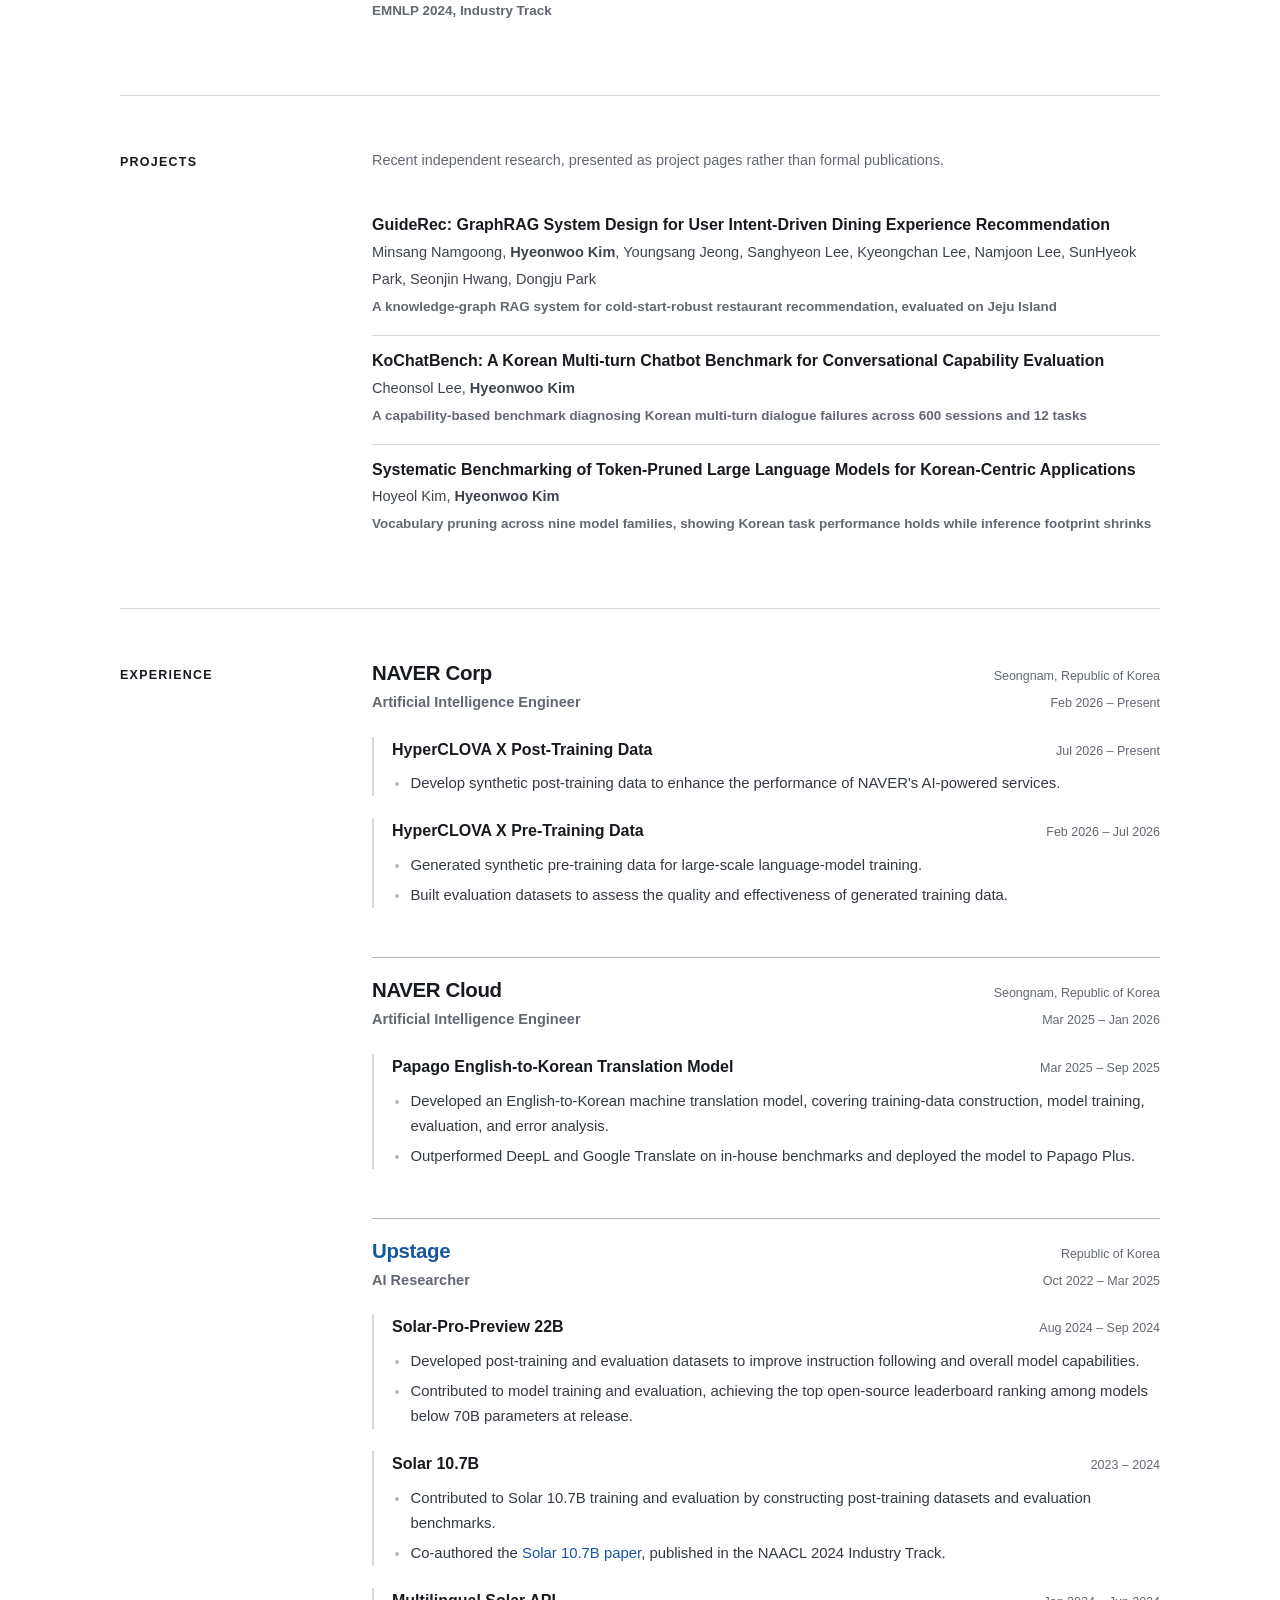
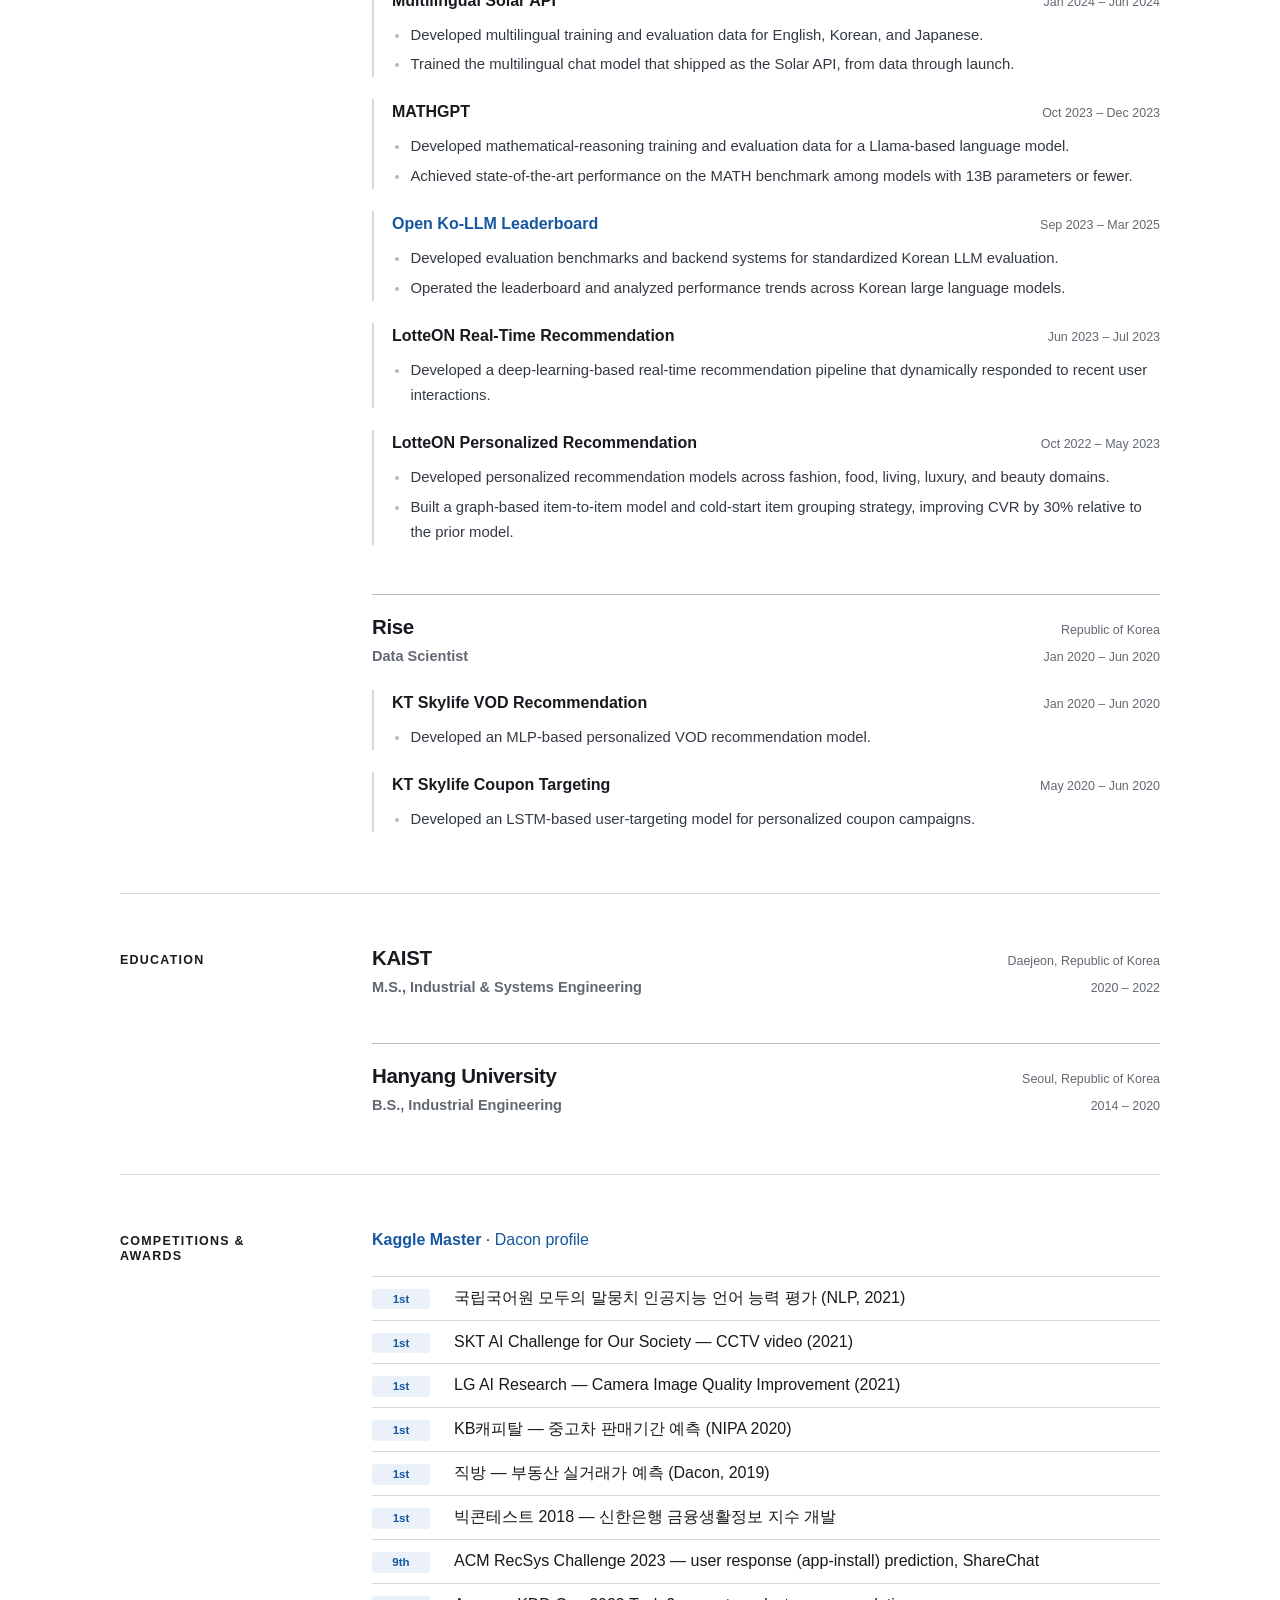
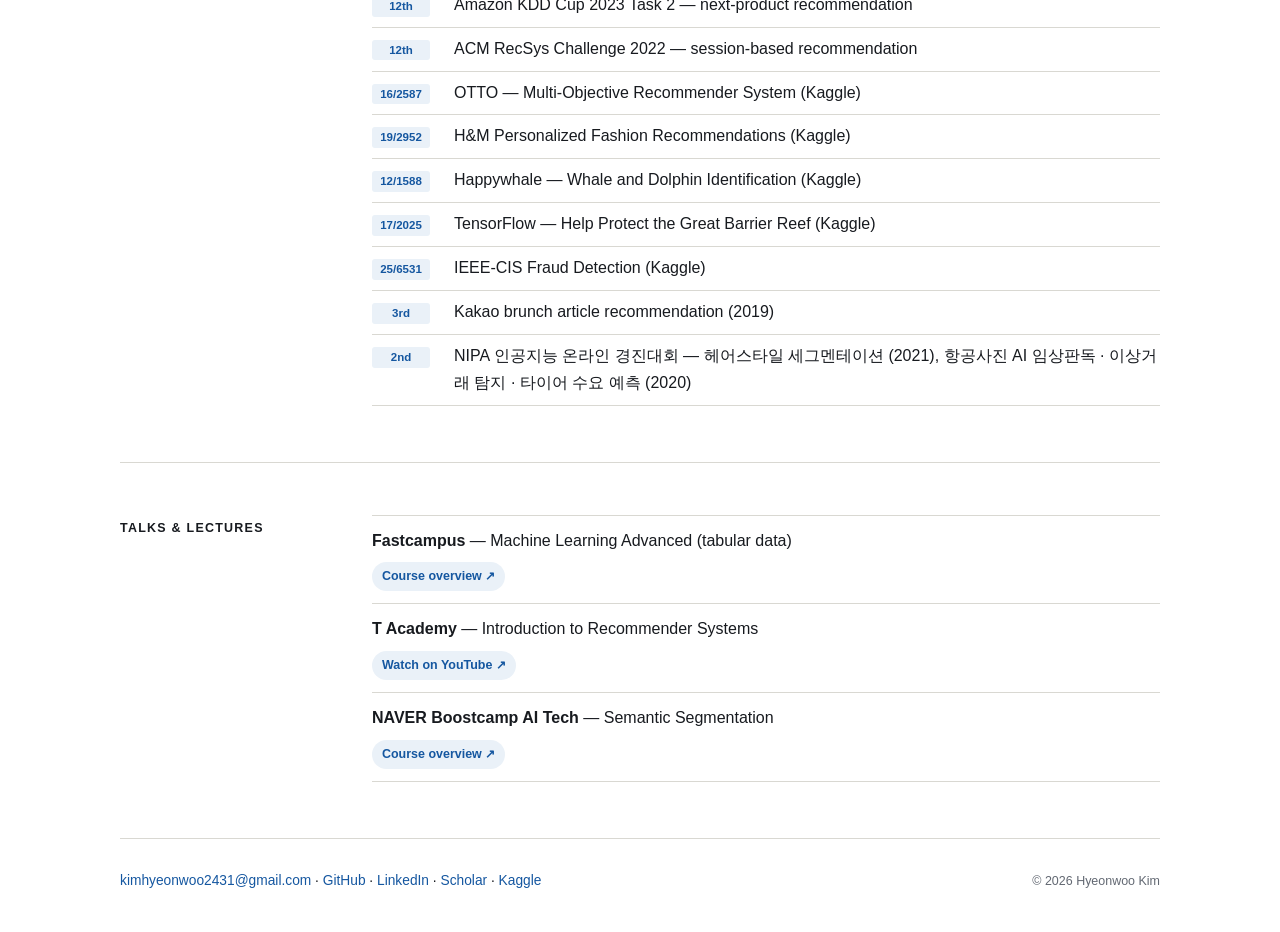
==== commit d18a00f0: "Wording pass + move project/talk pages into subfolders - Multilingual Solar API bullet now credits t" ====
--- a/index.html
+++ b/index.html
@@ -19,7 +19,8 @@
       <p class="tagline">Artificial Intelligence Engineer at <a href="https://www.navercorp.com/">NAVER Corp</a></p>
       <p>
         I work on large language models — post-training (SFT &amp; alignment tuning),
-        mathematical reasoning, and multilingual chat. Previously at
+        mathematical reasoning, and multilingual chat. At <b>NAVER</b>, I build synthetic
+        pre- and post-training data for <b>HyperCLOVA X</b>. Previously at
         <a href="https://www.upstage.ai/">Upstage</a>, I contributed to the
         <b>Solar</b> model series (SOLAR&nbsp;10.7B, Solar&nbsp;Pro-Preview), built
         <b>MathGPT</b>, and developed and operated the
@@ -211,17 +212,17 @@
     <p class="pubnote">Recent independent research, presented as project pages rather than formal publications.</p>
     <ul class="projects">
       <li>
-        <a href="guiderec.html">GuideRec: GraphRAG System Design for User Intent-Driven Dining Experience Recommendation</a><br>
+        <a href="projects/guiderec.html">GuideRec: GraphRAG System Design for User Intent-Driven Dining Experience Recommendation</a><br>
         <span class="authors">Minsang Namgoong, <b>Hyeonwoo Kim</b>, Youngsang Jeong, Sanghyeon Lee, Kyeongchan Lee, Namjoon Lee, SunHyeok Park, Seonjin Hwang, Dongju Park</span><br>
         <span class="venue">A knowledge-graph RAG system for cold-start-robust restaurant recommendation, evaluated on Jeju Island</span>
       </li>
       <li>
-        <a href="kochatbench.html">KoChatBench: A Korean Multi-turn Chatbot Benchmark for Conversational Capability Evaluation</a><br>
+        <a href="projects/kochatbench.html">KoChatBench: A Korean Multi-turn Chatbot Benchmark for Conversational Capability Evaluation</a><br>
         <span class="authors">Cheonsol Lee, <b>Hyeonwoo Kim</b></span><br>
         <span class="venue">A capability-based benchmark diagnosing Korean multi-turn dialogue failures across 600 sessions and 12 tasks</span>
       </li>
       <li>
-        <a href="token-pruning.html">Systematic Benchmarking of Token-Pruned Large Language Models for Korean-Centric Applications</a><br>
+        <a href="projects/token-pruning.html">Systematic Benchmarking of Token-Pruned Large Language Models for Korean-Centric Applications</a><br>
         <span class="authors">Hoyeol Kim, <b>Hyeonwoo Kim</b></span><br>
         <span class="venue">Vocabulary pruning across nine model families, showing Korean task performance holds while inference footprint shrinks</span>
       </li>
@@ -325,7 +326,7 @@
         </div>
         <ul>
           <li>Developed multilingual training and evaluation data for English, Korean, and Japanese.</li>
-          <li>Contributed to the development and launch of the multilingual Solar conversational API.</li>
+          <li>Trained the multilingual chat model that shipped as the Solar API, from data through launch.</li>
         </ul>
       </div>
 
@@ -465,15 +466,15 @@
     <ul>
       <li>
         <span class="talk-desc"><b>Fastcampus</b> — Machine Learning Advanced (tabular data)</span>
-        <a class="talk-link" href="ml-advanced-lecture.html">Course overview ↗</a>
+        <a class="talk-link" href="talks/ml-advanced-lecture.html">Course overview ↗</a>
       </li>
       <li>
         <span class="talk-desc"><b>T Academy</b> — Introduction to Recommender Systems</span>
         <a class="talk-link" href="https://www.youtube.com/watch?v=43gb7WK56Sk" target="_blank" rel="noopener">Watch on YouTube ↗</a>
       </li>
       <li>
-        <span class="talk-desc"><b>Naver Boostcamp AI Tech</b> — Semantic Segmentation (Master)</span>
-        <a class="talk-link" href="segmentation-lecture.html">Course overview ↗</a>
+        <span class="talk-desc"><b>NAVER Boostcamp AI Tech</b> — Semantic Segmentation</span>
+        <a class="talk-link" href="talks/segmentation-lecture.html">Course overview ↗</a>
       </li>
     </ul>
   </section>
--- a/stylesheet.css
+++ b/stylesheet.css
@@ -1,7 +1,7 @@
 /* Hyeonwoo Kim — editorial research portfolio */
 
 :root {
-  --canvas: #f7f6f2;
+  --canvas: #ffffff;
   --surface: #ffffff;
   --ink: #171a1f;
   --muted: #626872;
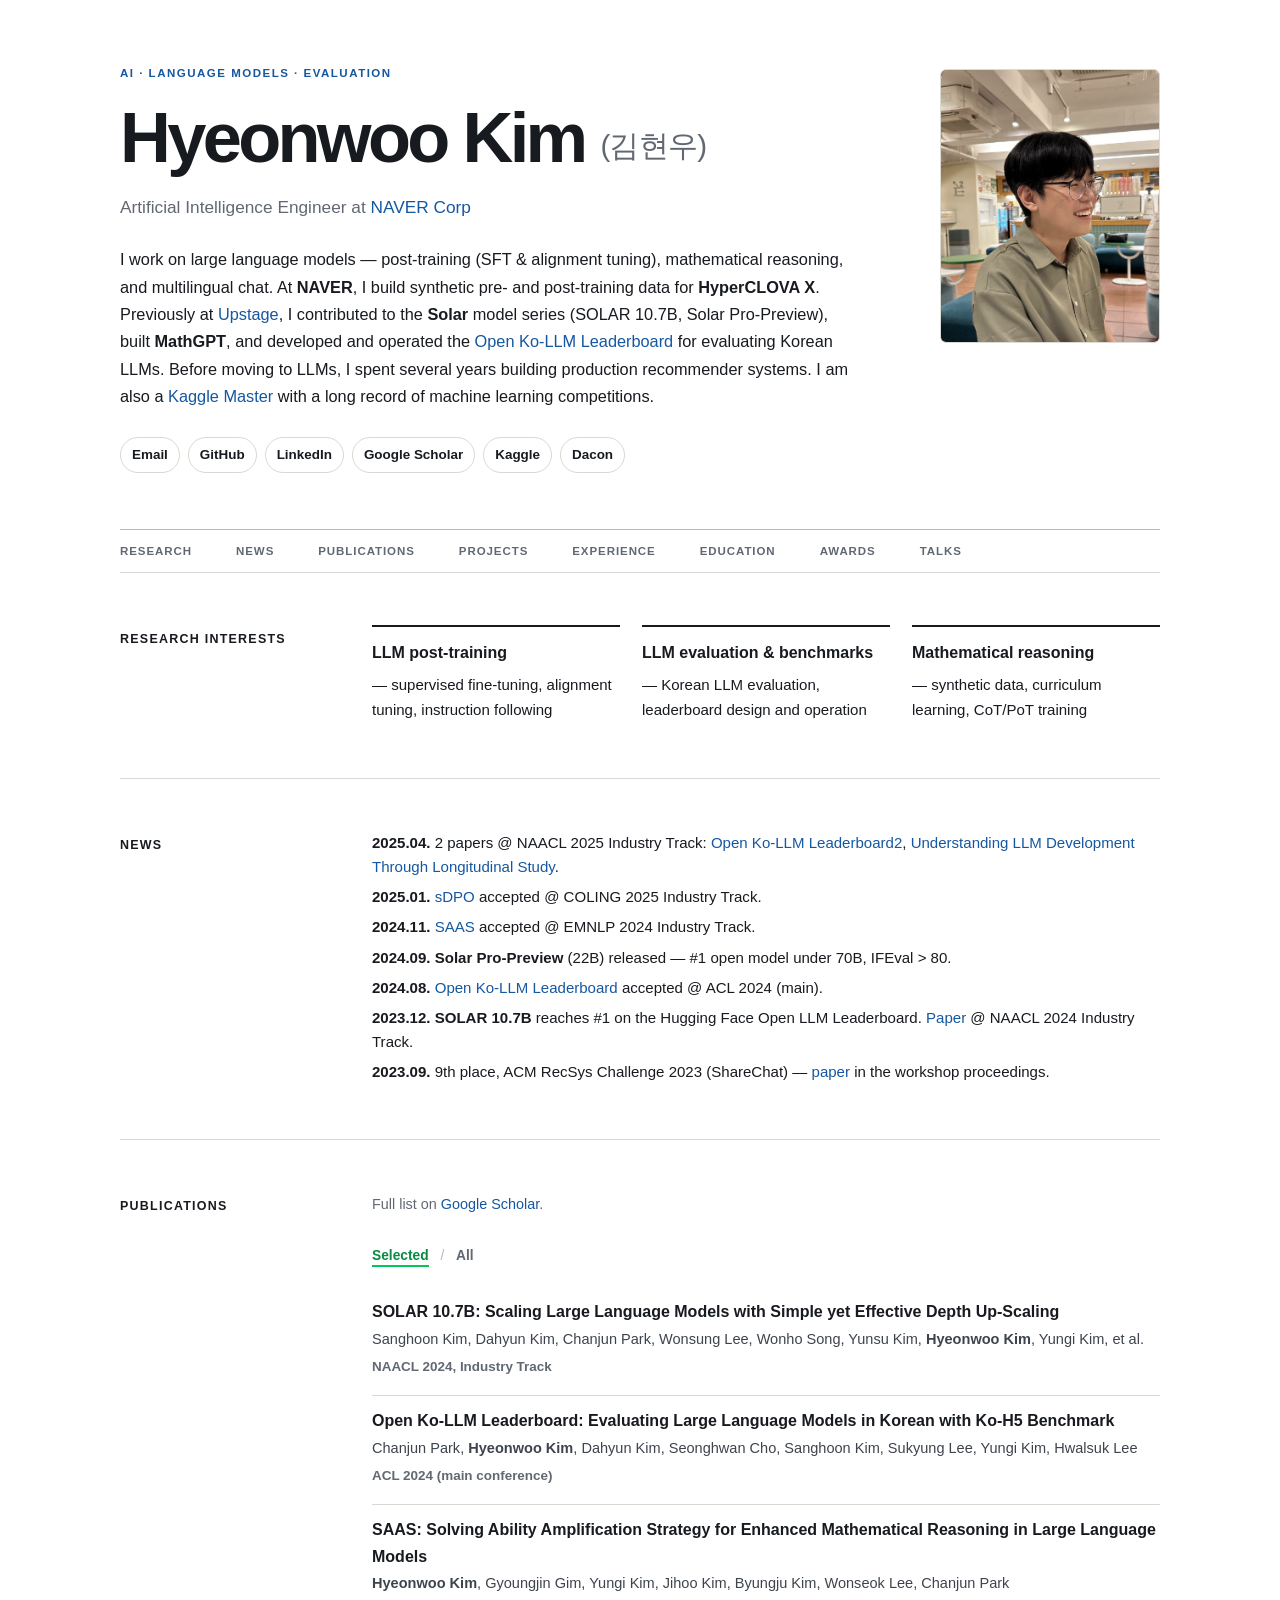
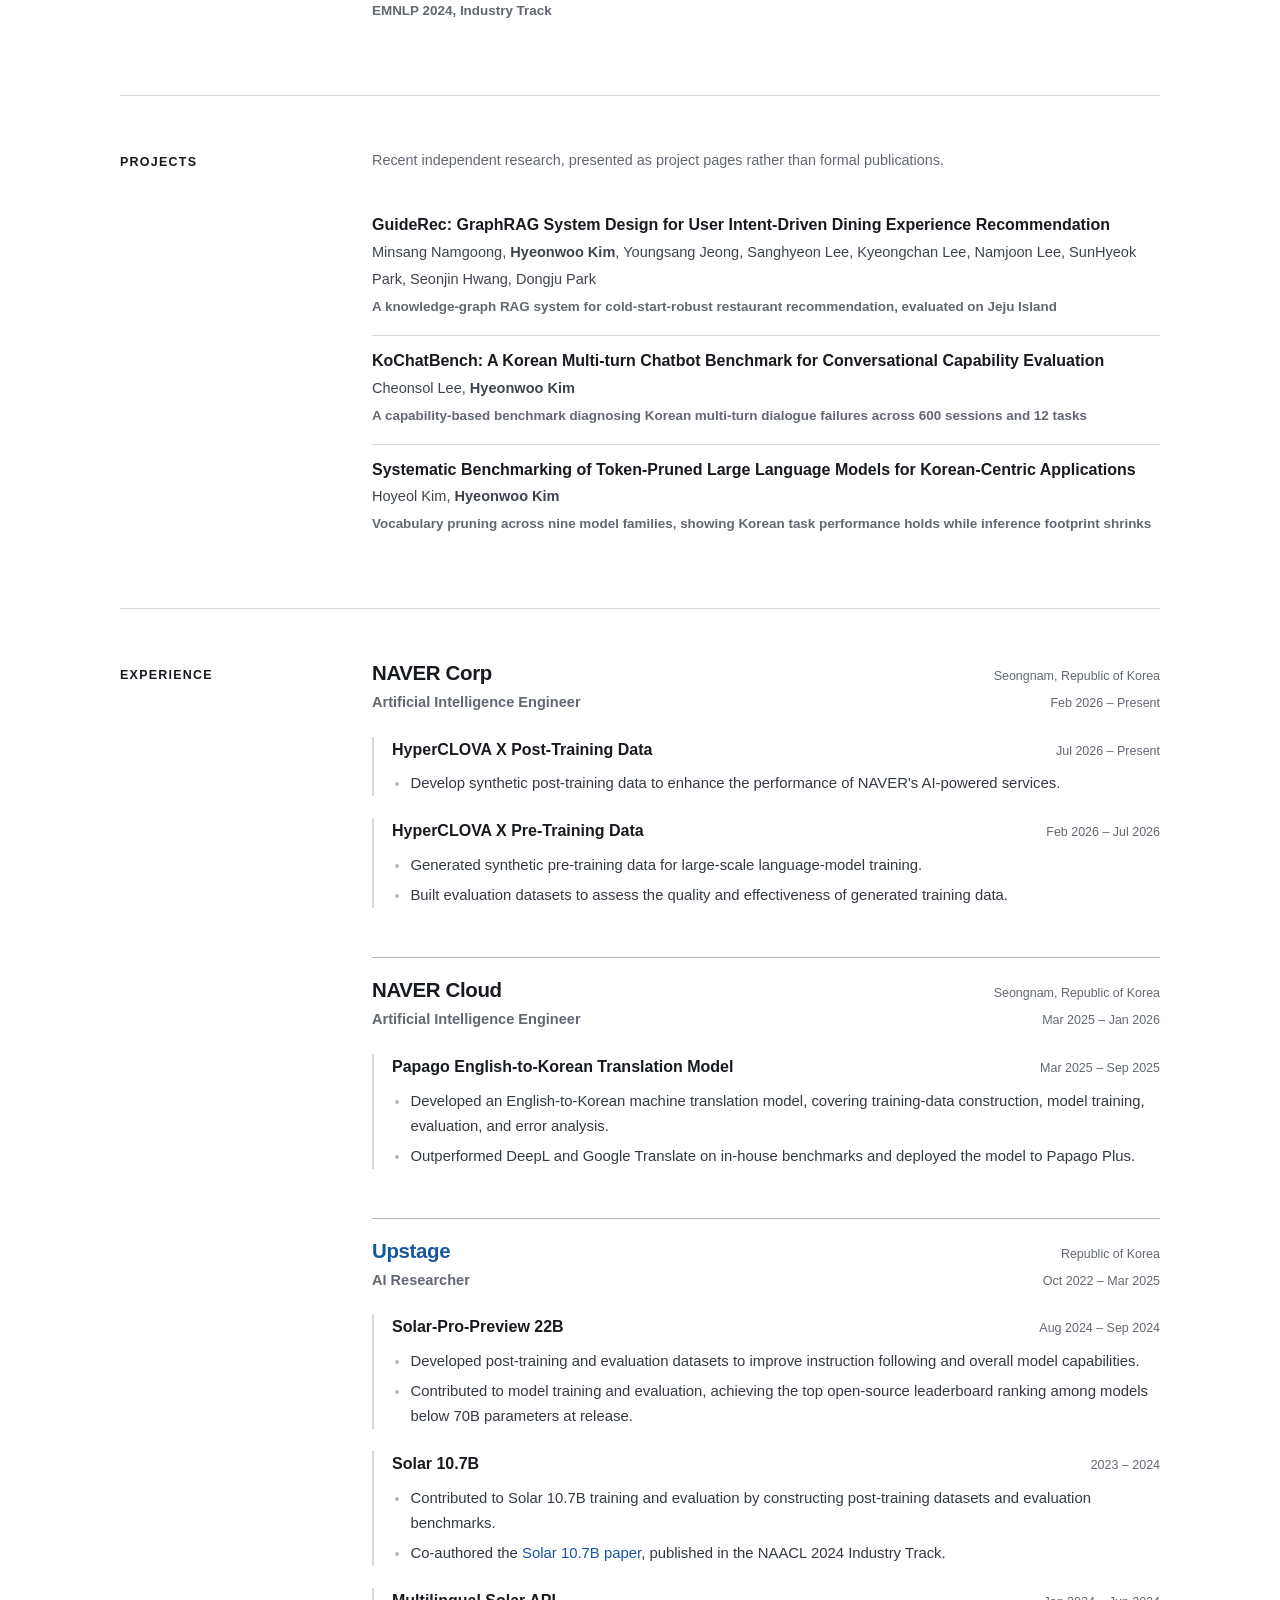
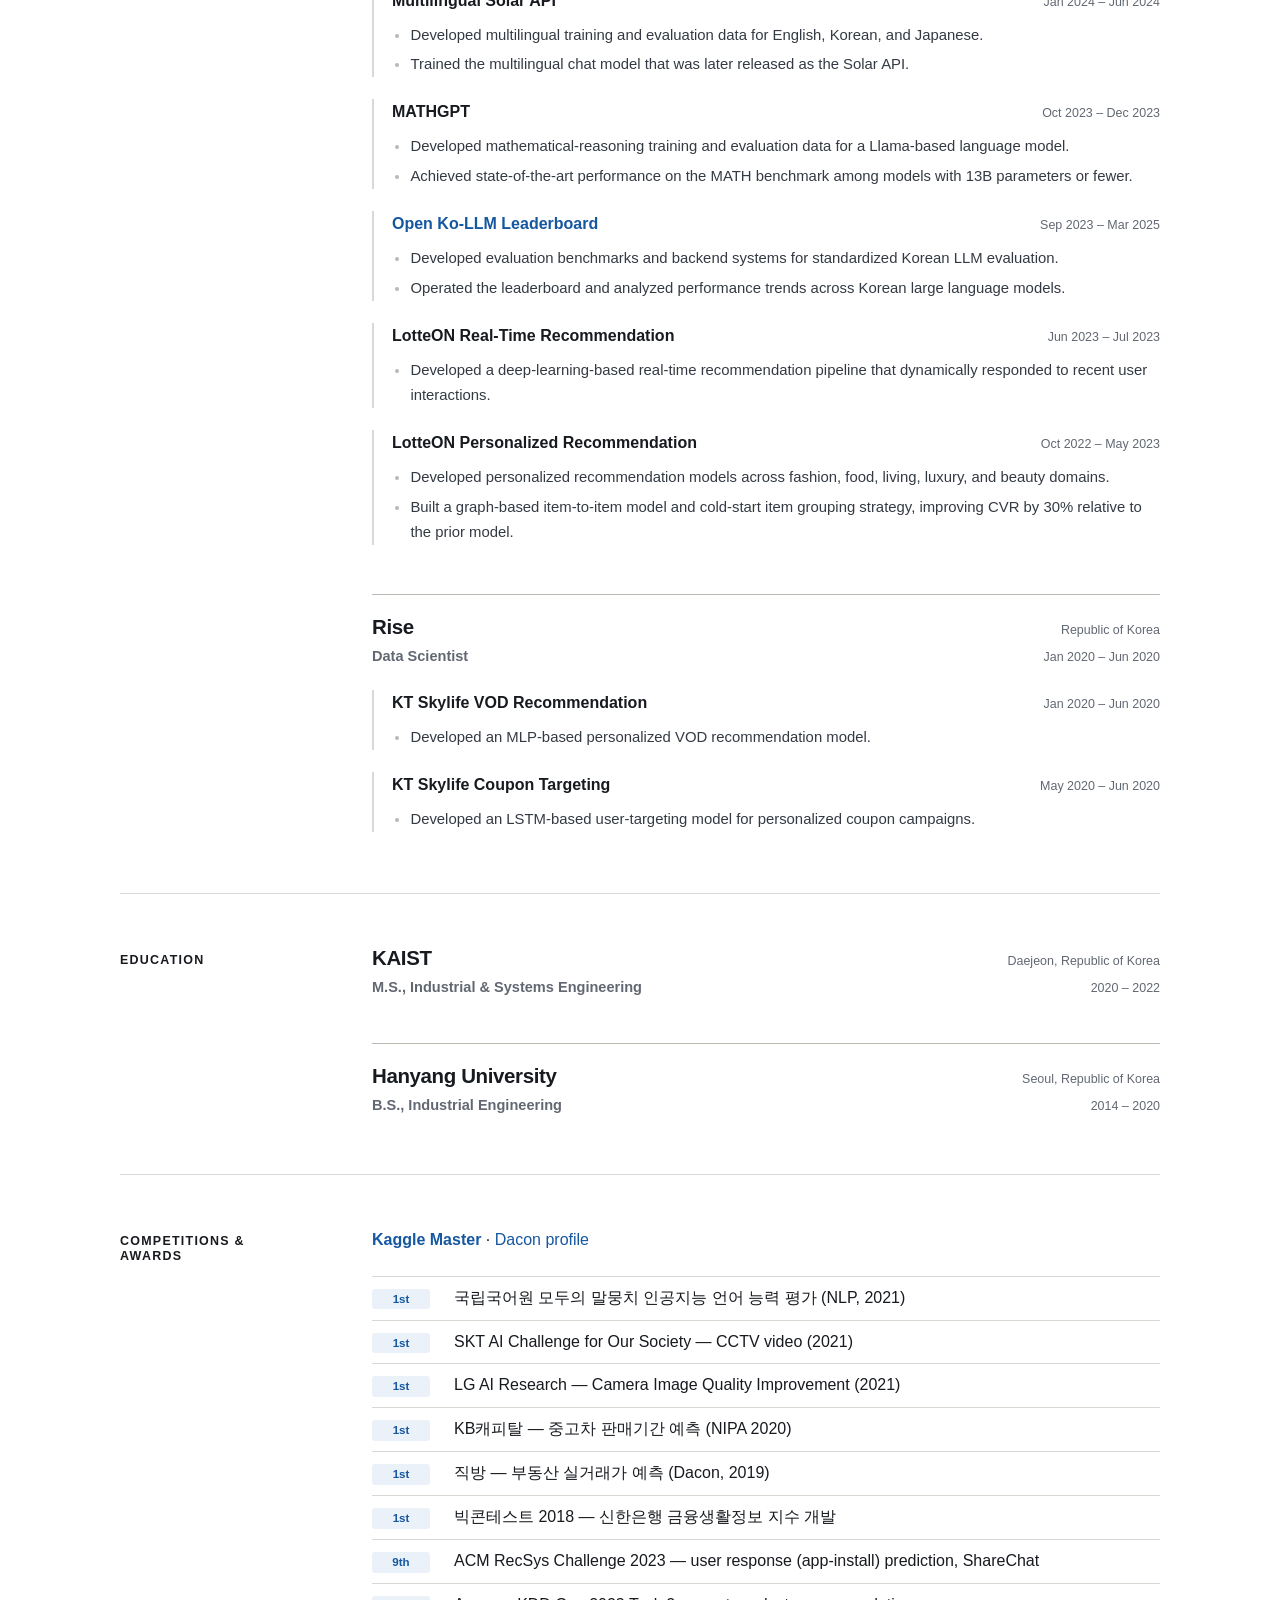
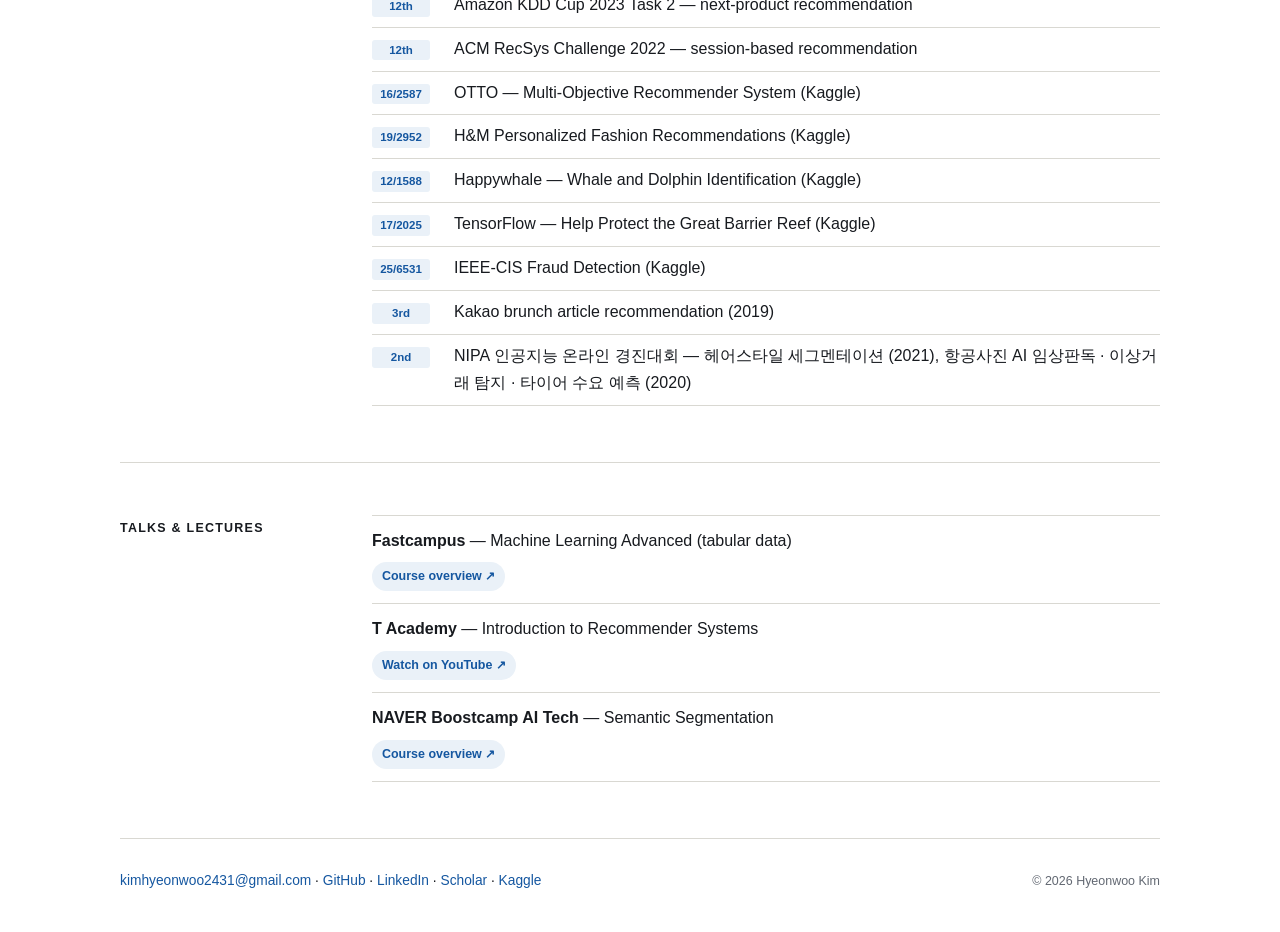
==== commit e59fb993: "Fix Multilingual Solar API bullet -- training only, not the API launch Co-Authored-By: Claude Fable " ====
--- a/index.html
+++ b/index.html
@@ -326,7 +326,7 @@
         </div>
         <ul>
           <li>Developed multilingual training and evaluation data for English, Korean, and Japanese.</li>
-          <li>Trained the multilingual chat model that shipped as the Solar API, from data through launch.</li>
+          <li>Trained the multilingual chat model that was later released as the Solar API.</li>
         </ul>
       </div>
 
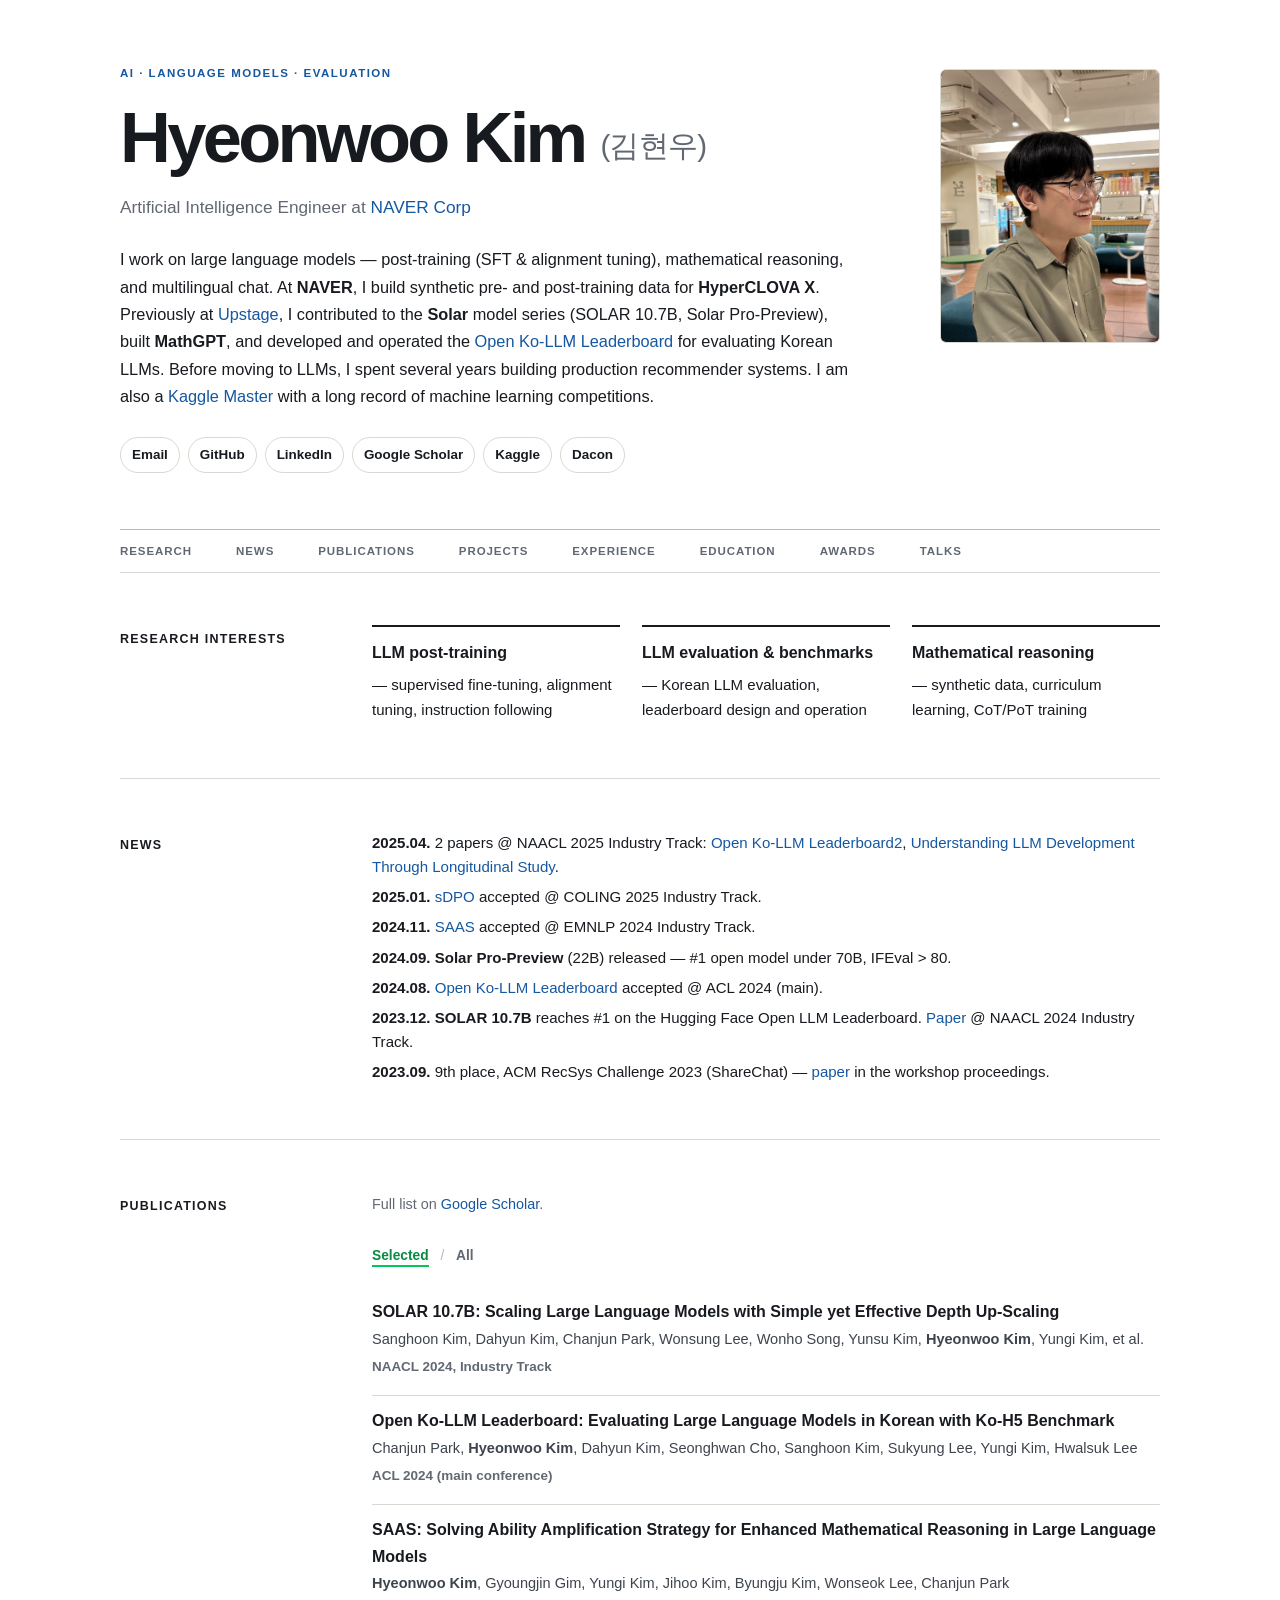
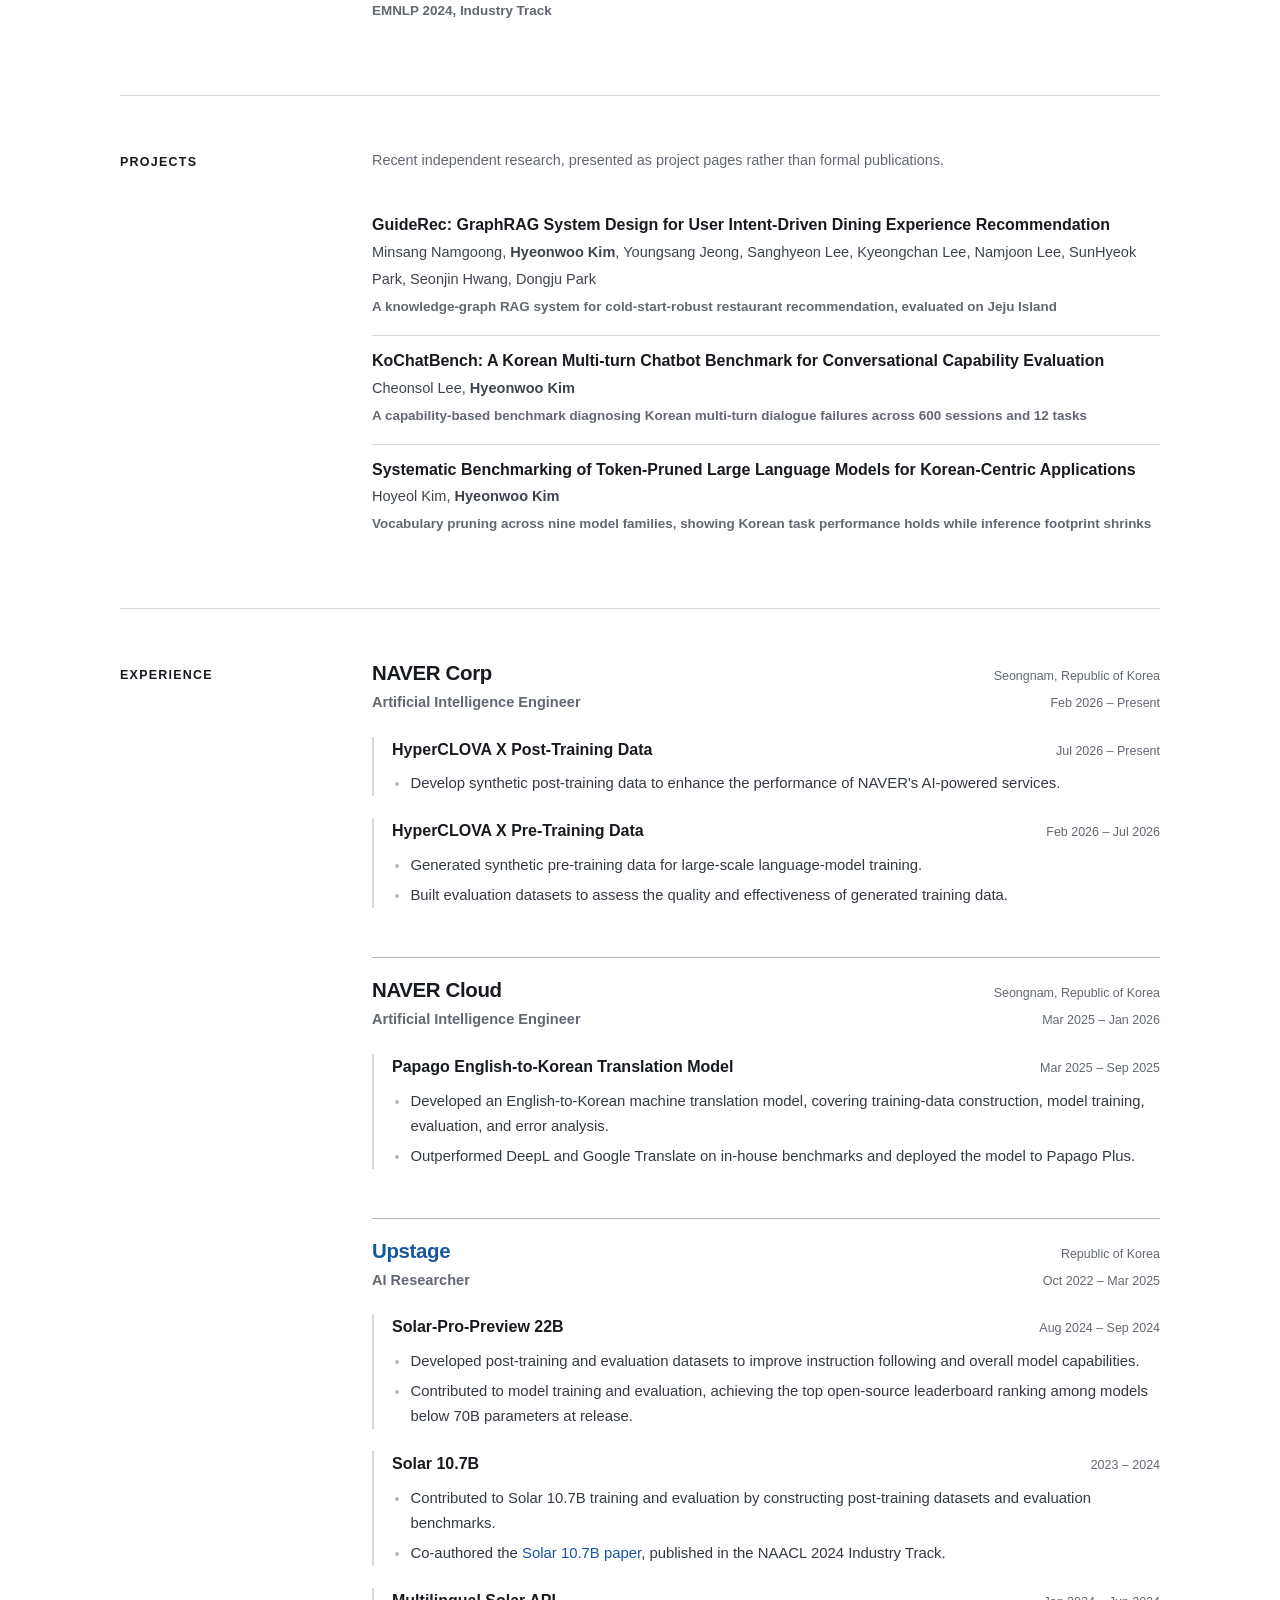
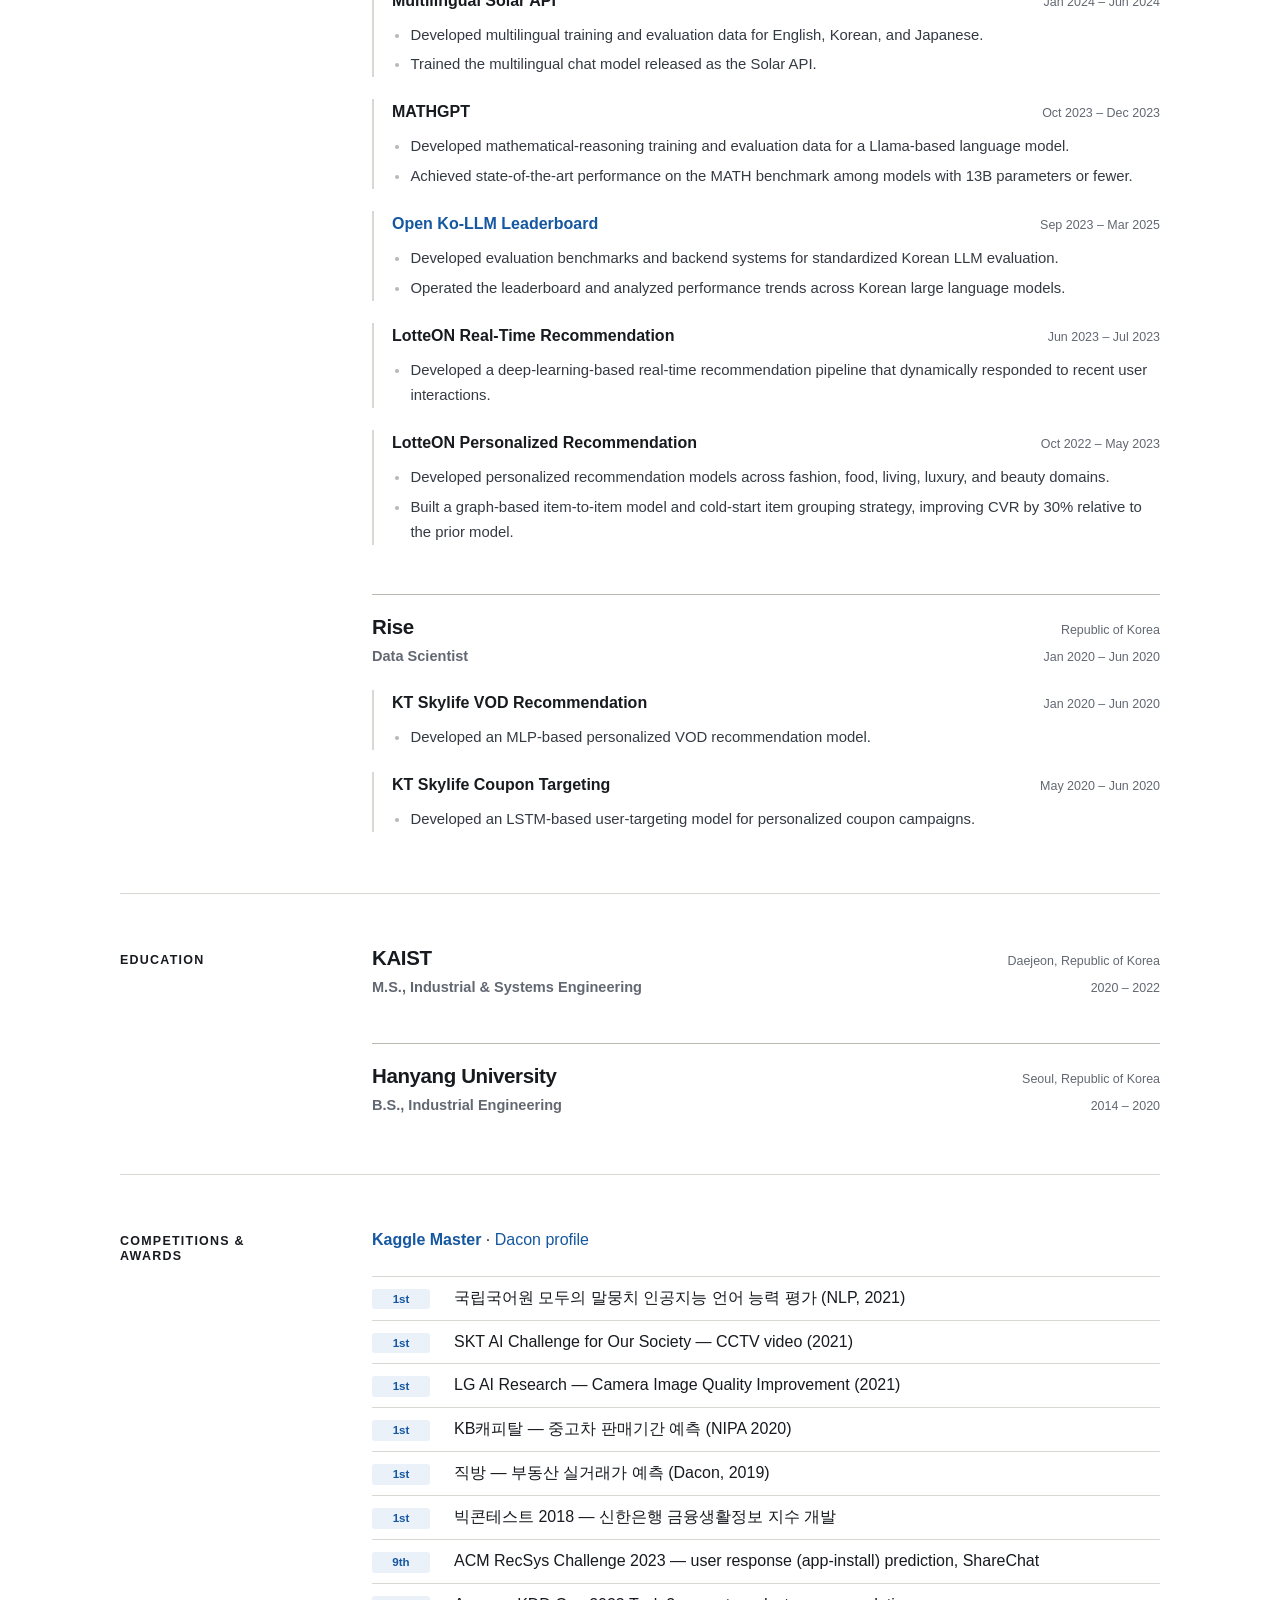
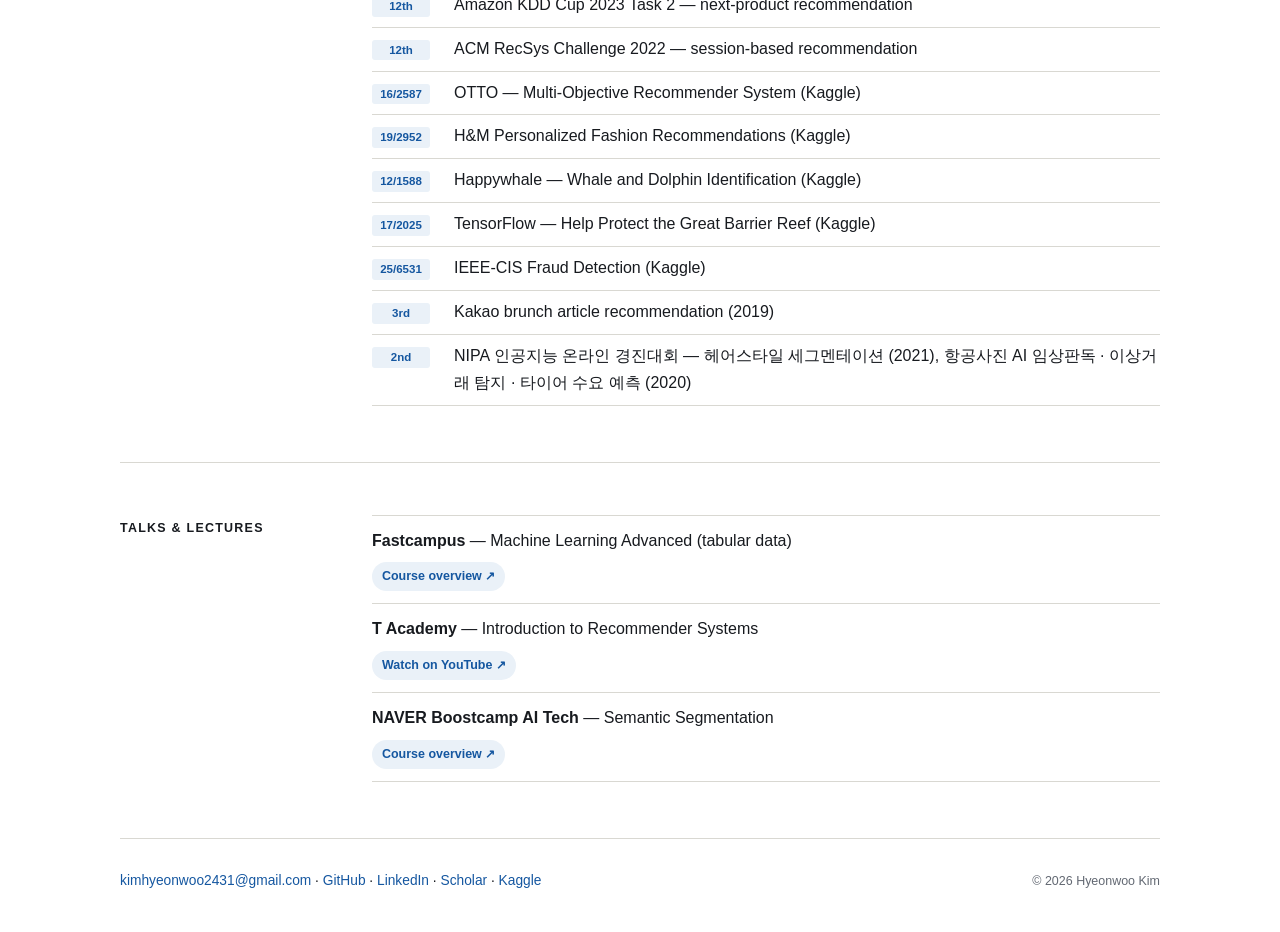
==== commit b80ba992: "Drop 'later' from Multilingual Solar API bullet -- avoid implying current recency Co-Authored-By: Cl" ====
--- a/index.html
+++ b/index.html
@@ -326,7 +326,7 @@
         </div>
         <ul>
           <li>Developed multilingual training and evaluation data for English, Korean, and Japanese.</li>
-          <li>Trained the multilingual chat model that was later released as the Solar API.</li>
+          <li>Trained the multilingual chat model released as the Solar API.</li>
         </ul>
       </div>
 
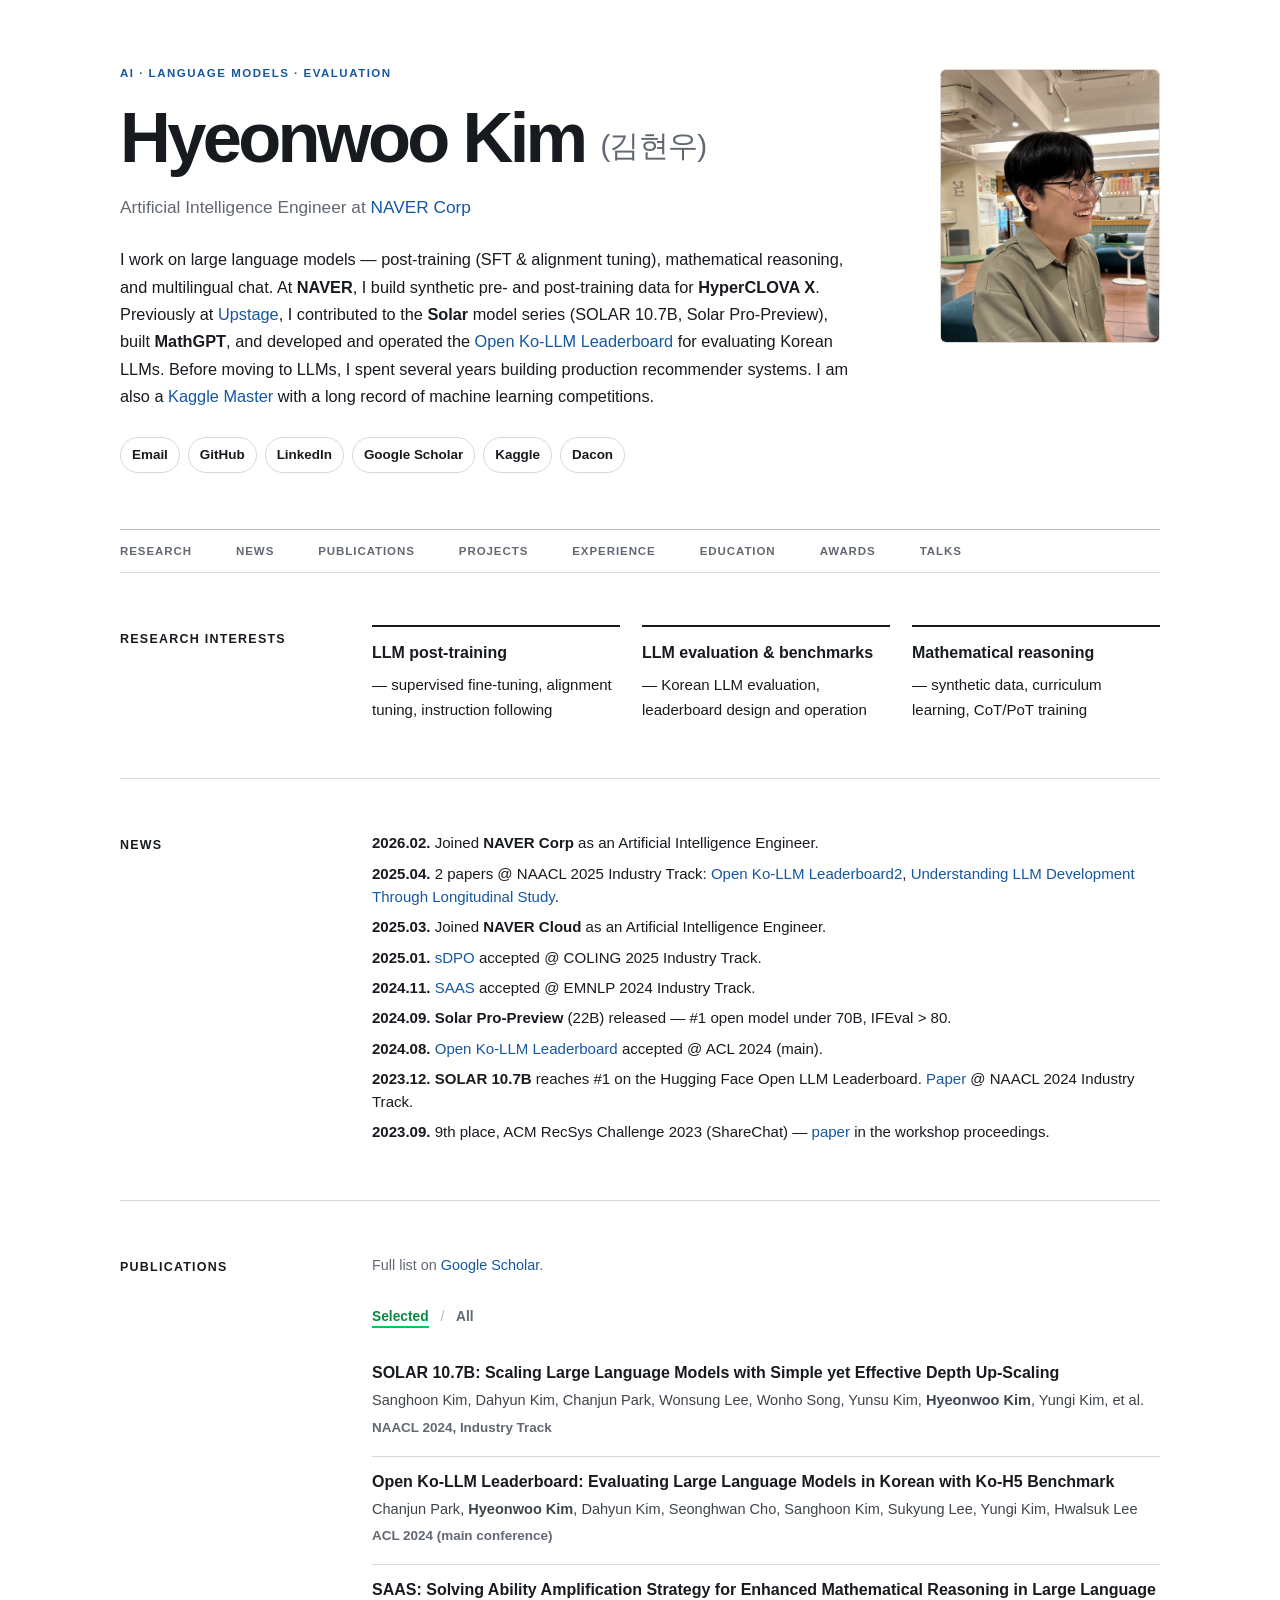
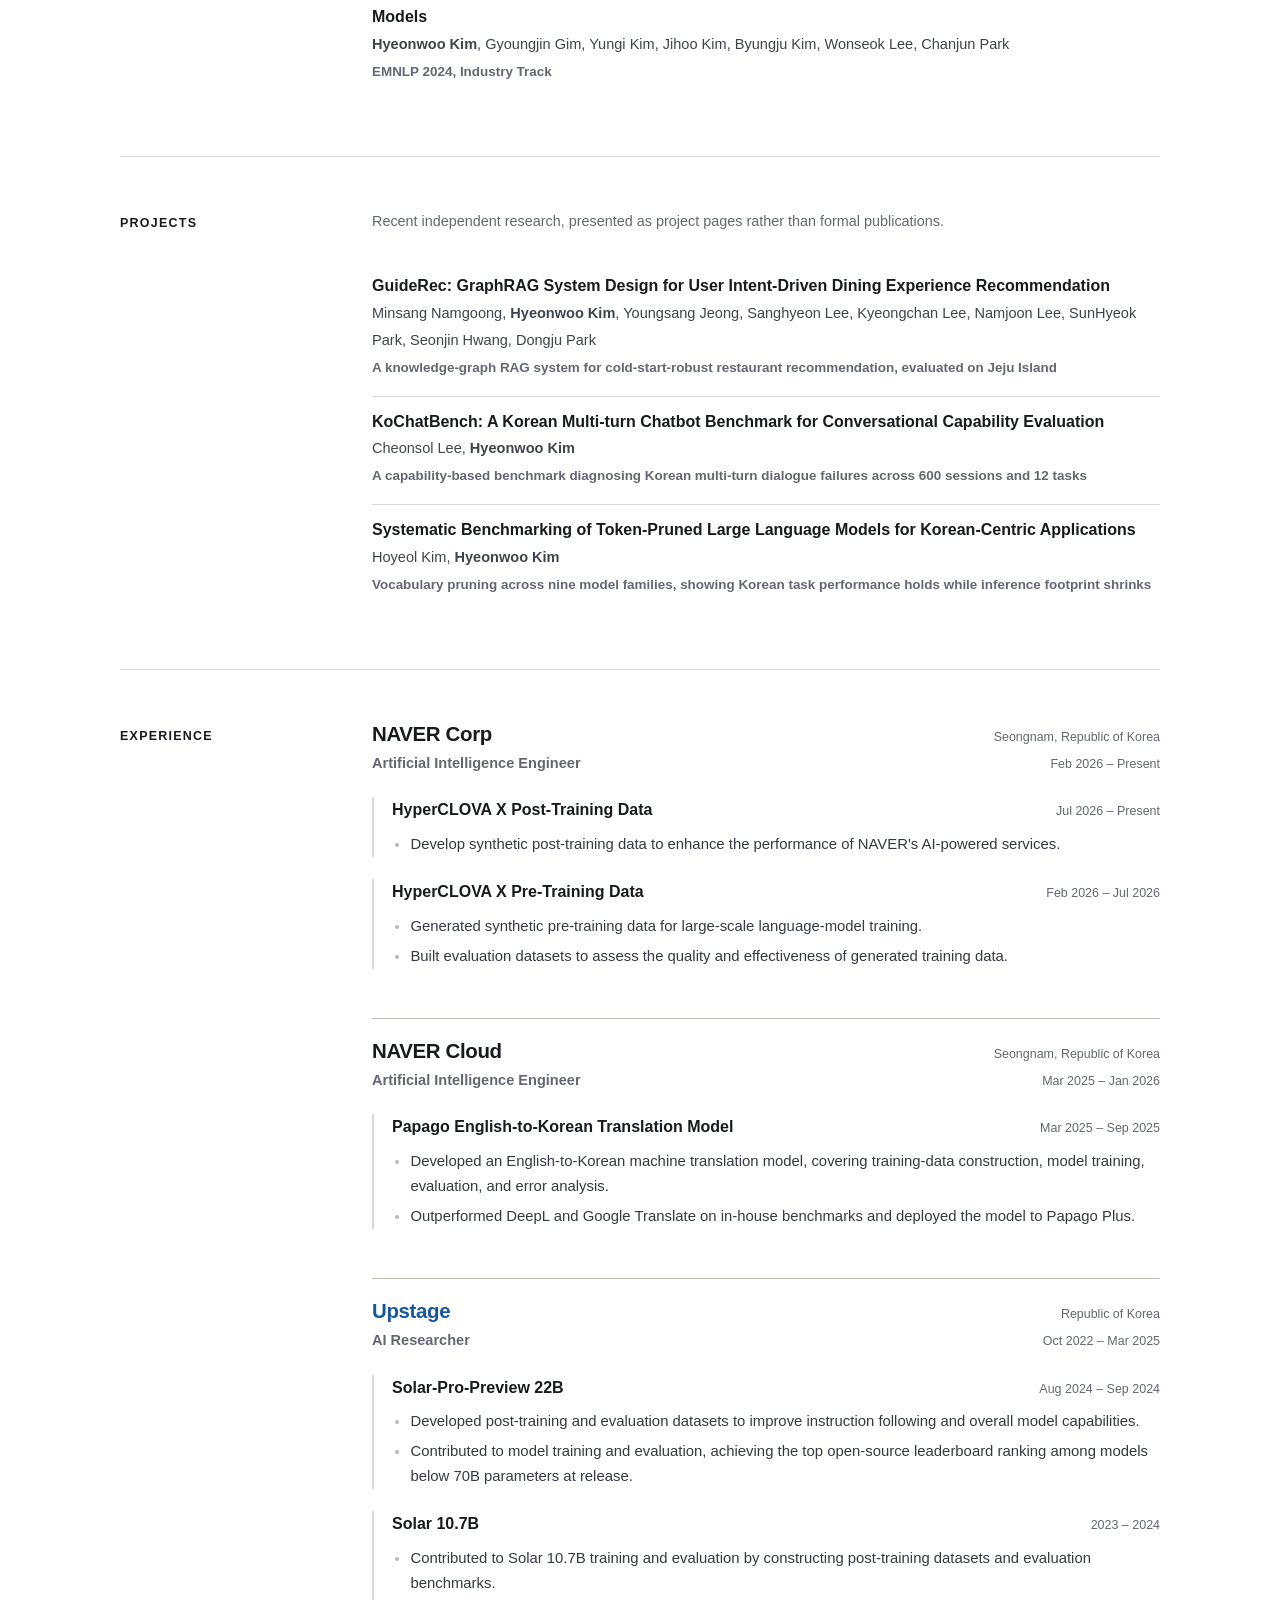
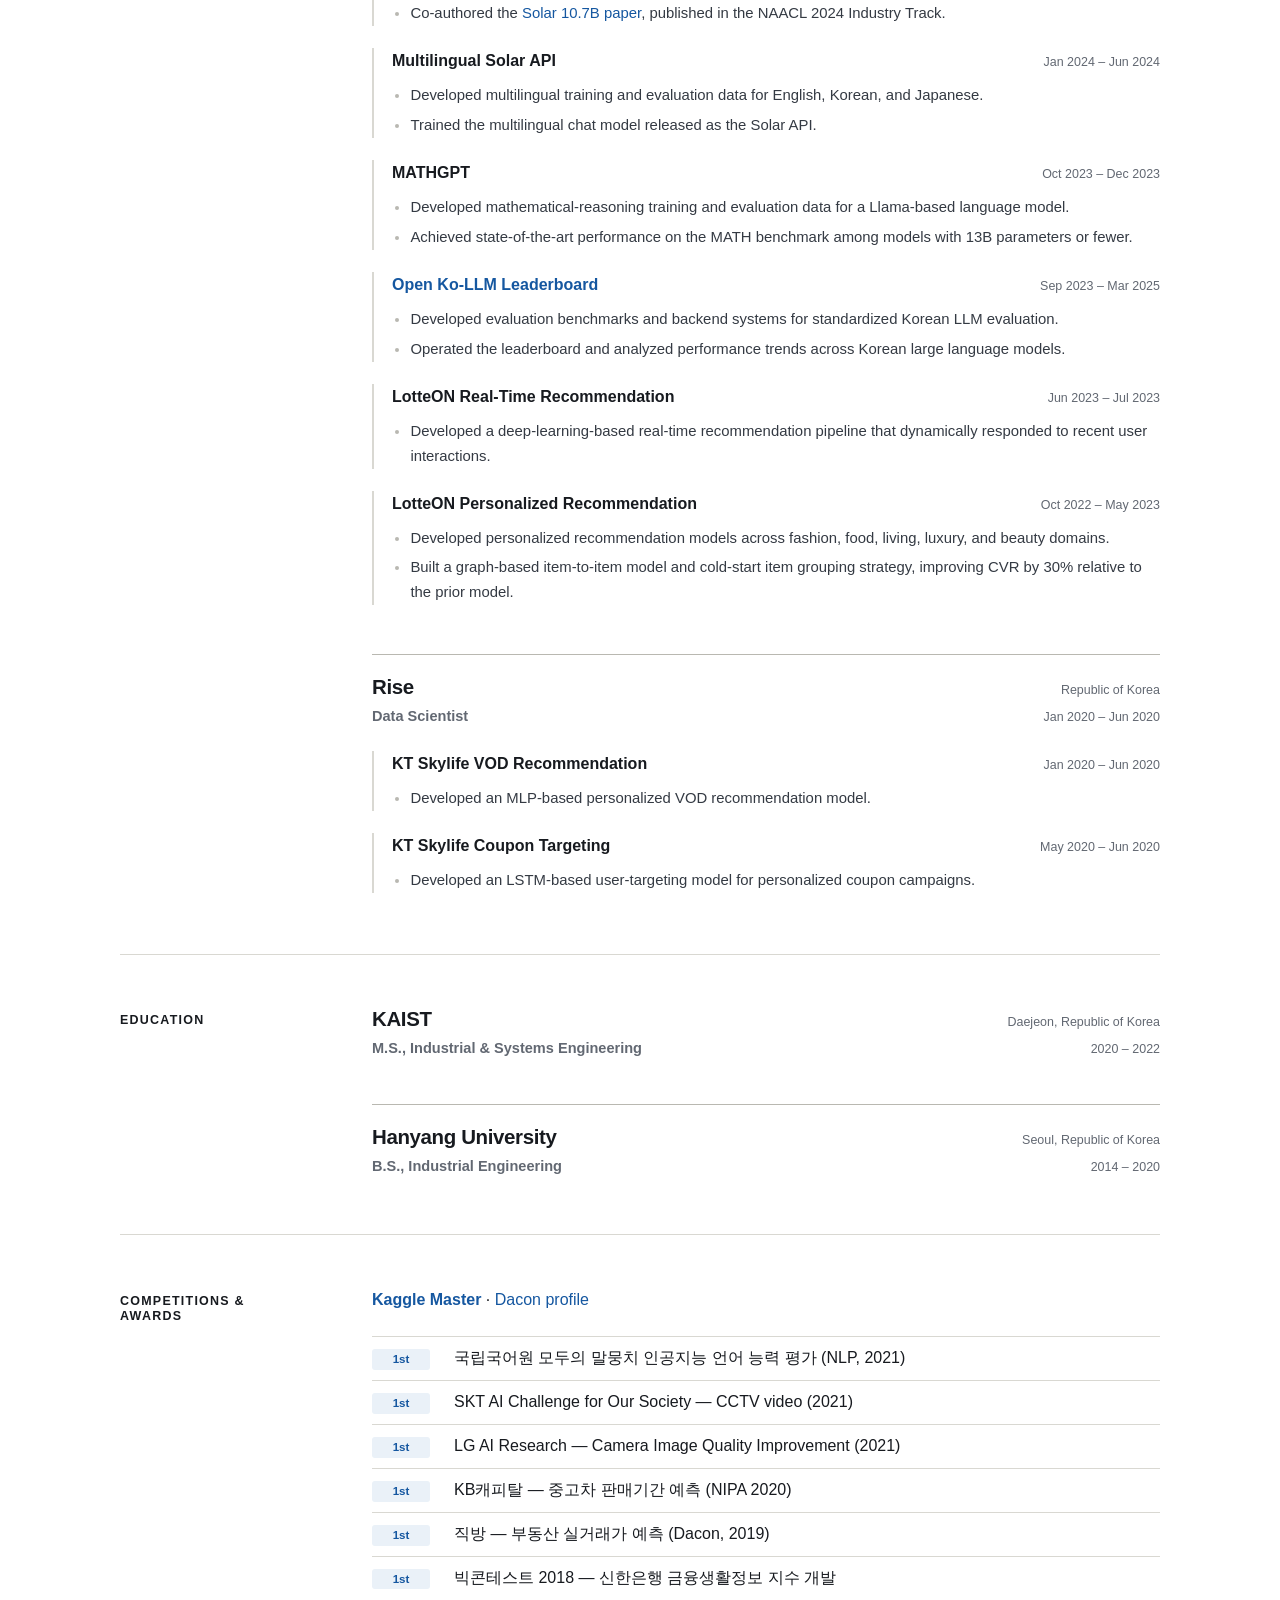
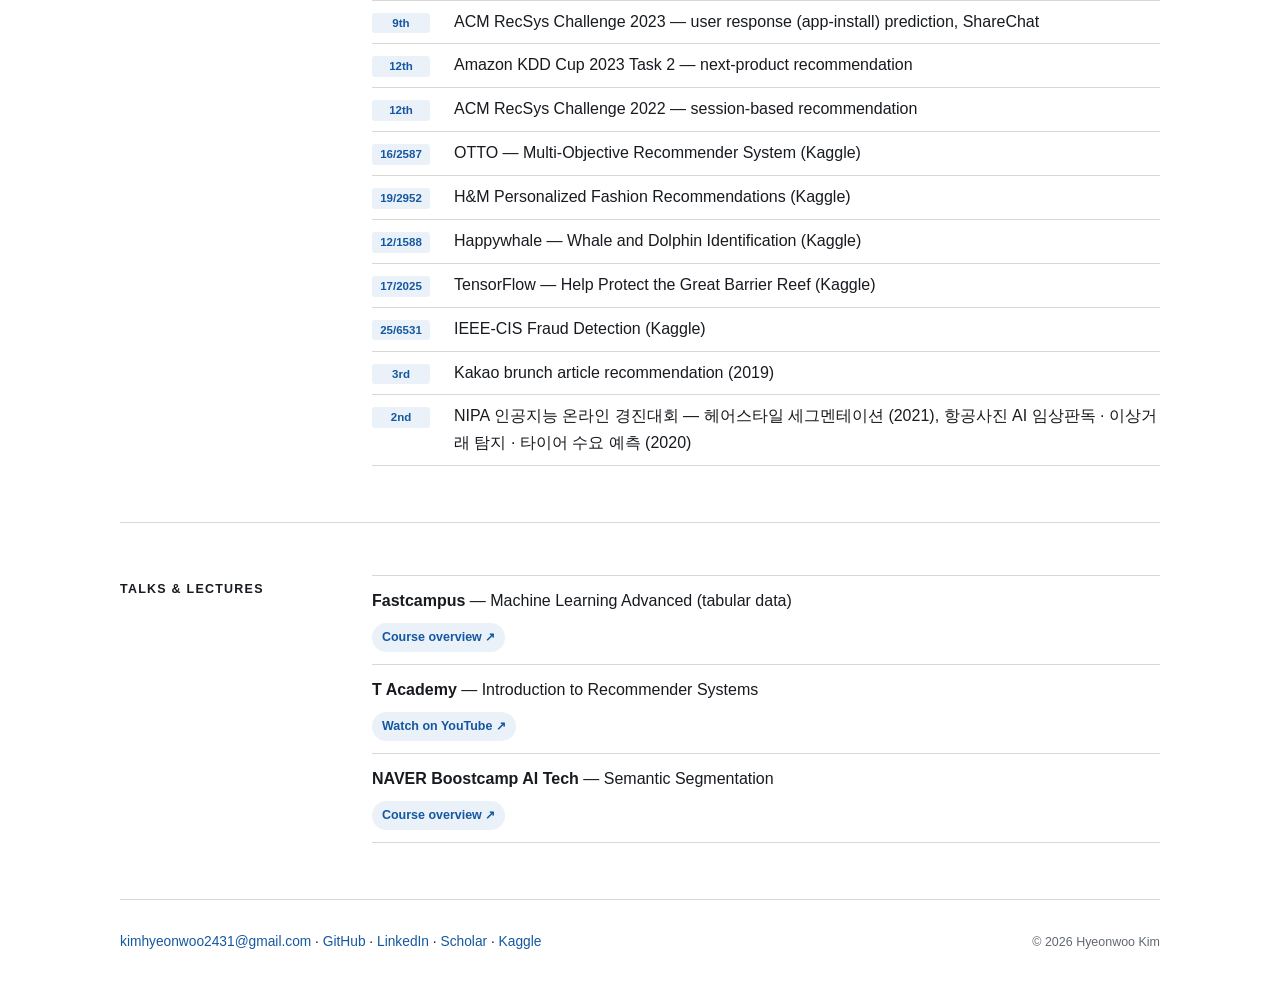
==== commit c1d72e31: "Add News entries for joining NAVER Corp and NAVER Cloud Co-Authored-By: Claude Fable 5 <noreply@anth" ====
--- a/index.html
+++ b/index.html
@@ -73,7 +73,9 @@
   <section id="news">
     <h2>News</h2>
     <ul class="news">
+      <li><span class="date">2026.02.</span> Joined <b>NAVER Corp</b> as an Artificial Intelligence Engineer.</li>
       <li><span class="date">2025.04.</span> 2 papers @ NAACL 2025 Industry Track: <a href="https://aclanthology.org/2025.naacl-industry.22/">Open Ko-LLM Leaderboard2</a>, <a href="https://aclanthology.org/2025.naacl-industry.1/">Understanding LLM Development Through Longitudinal Study</a>.</li>
+      <li><span class="date">2025.03.</span> Joined <b>NAVER Cloud</b> as an Artificial Intelligence Engineer.</li>
       <li><span class="date">2025.01.</span> <a href="https://aclanthology.org/2025.coling-industry.31/">sDPO</a> accepted @ COLING 2025 Industry Track.</li>
       <li><span class="date">2024.11.</span> <a href="https://aclanthology.org/2024.emnlp-industry.15/">SAAS</a> accepted @ EMNLP 2024 Industry Track.</li>
       <li><span class="date">2024.09.</span> <b>Solar Pro-Preview</b> (22B) released — #1 open model under 70B, IFEval &gt; 80.</li>
